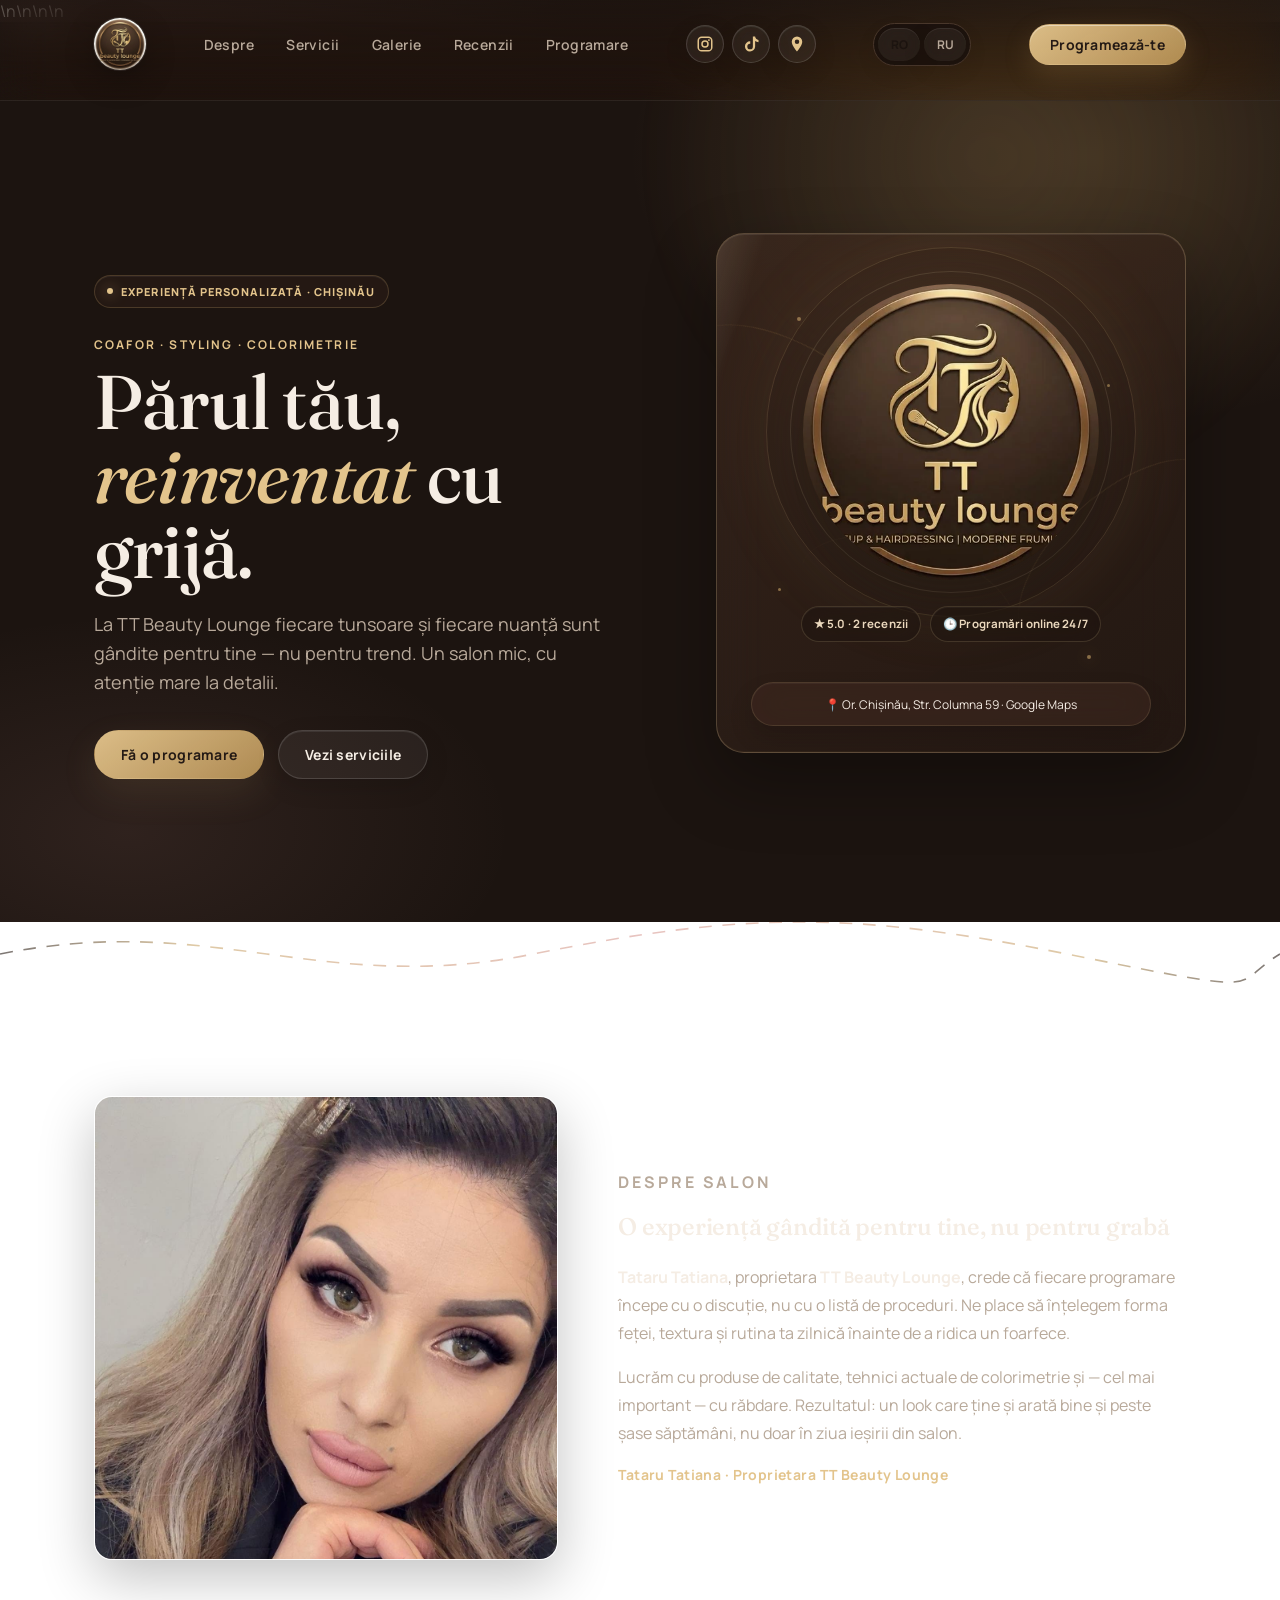
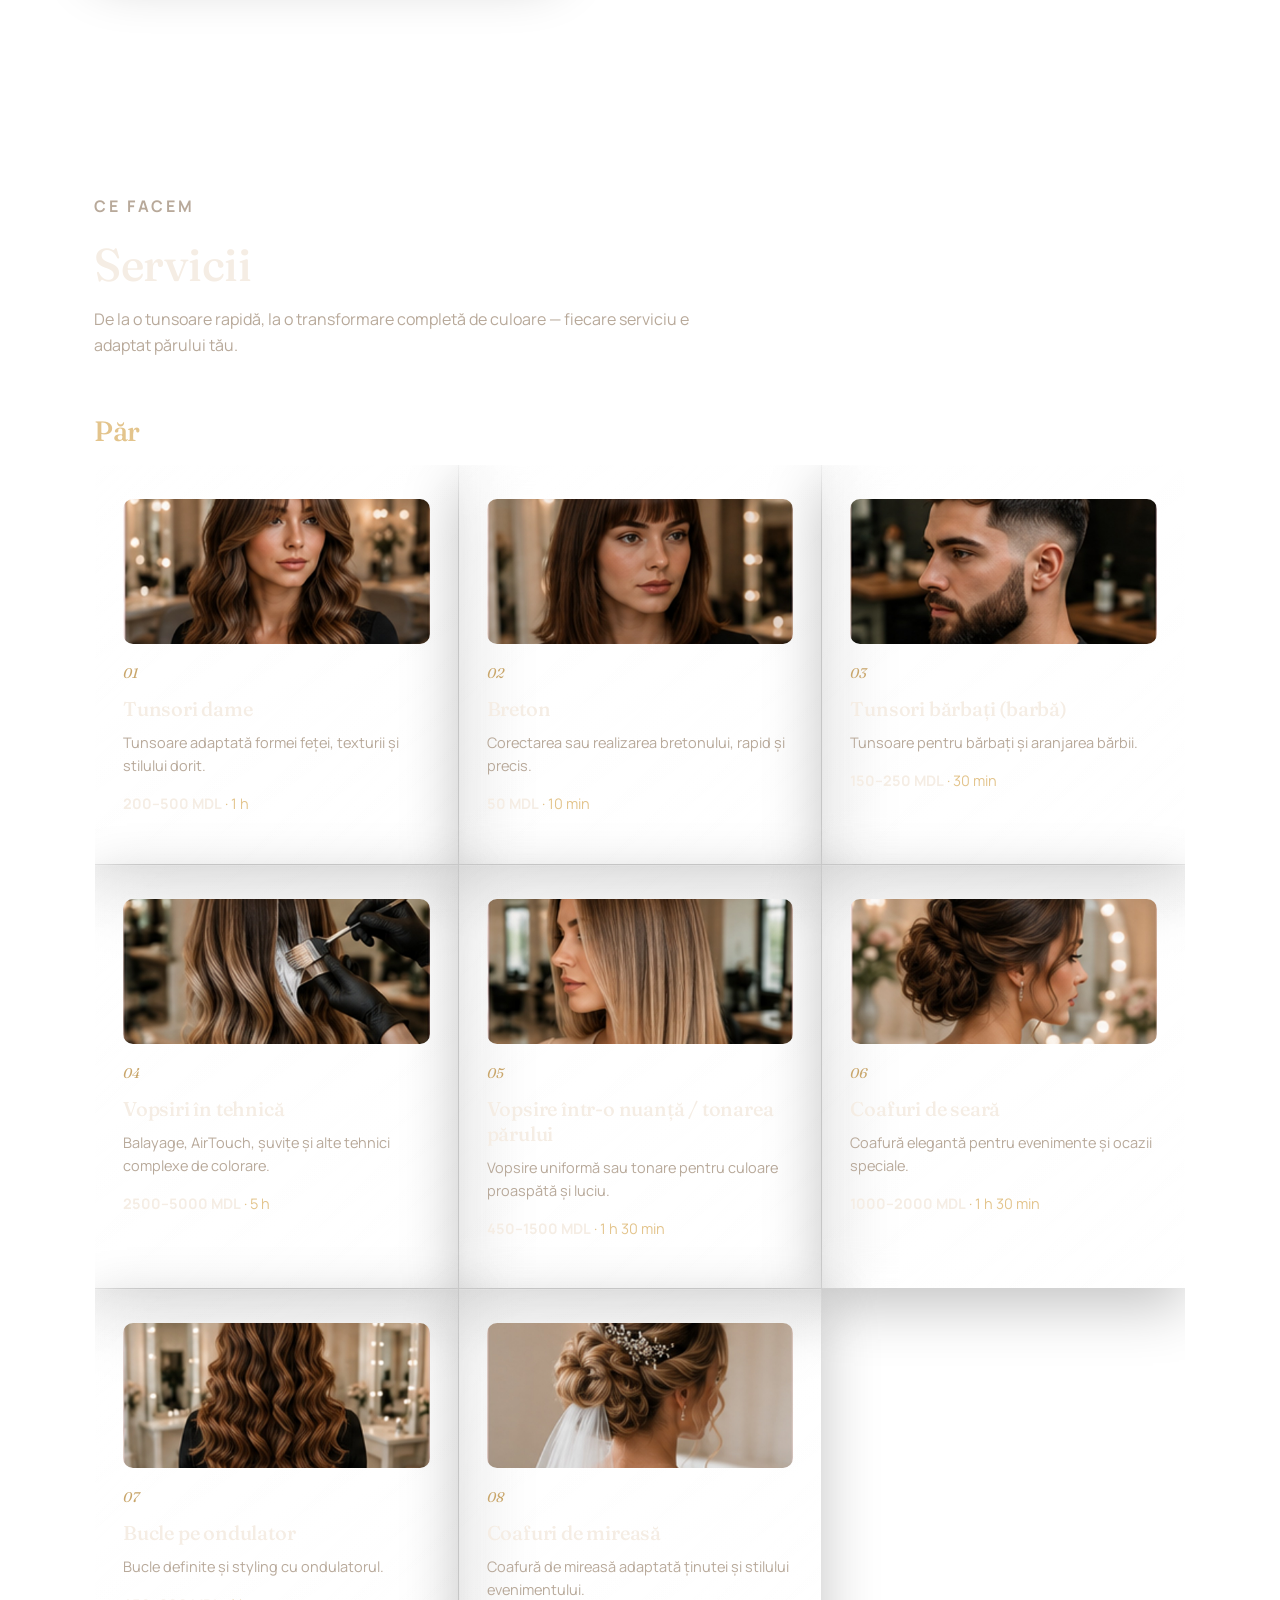
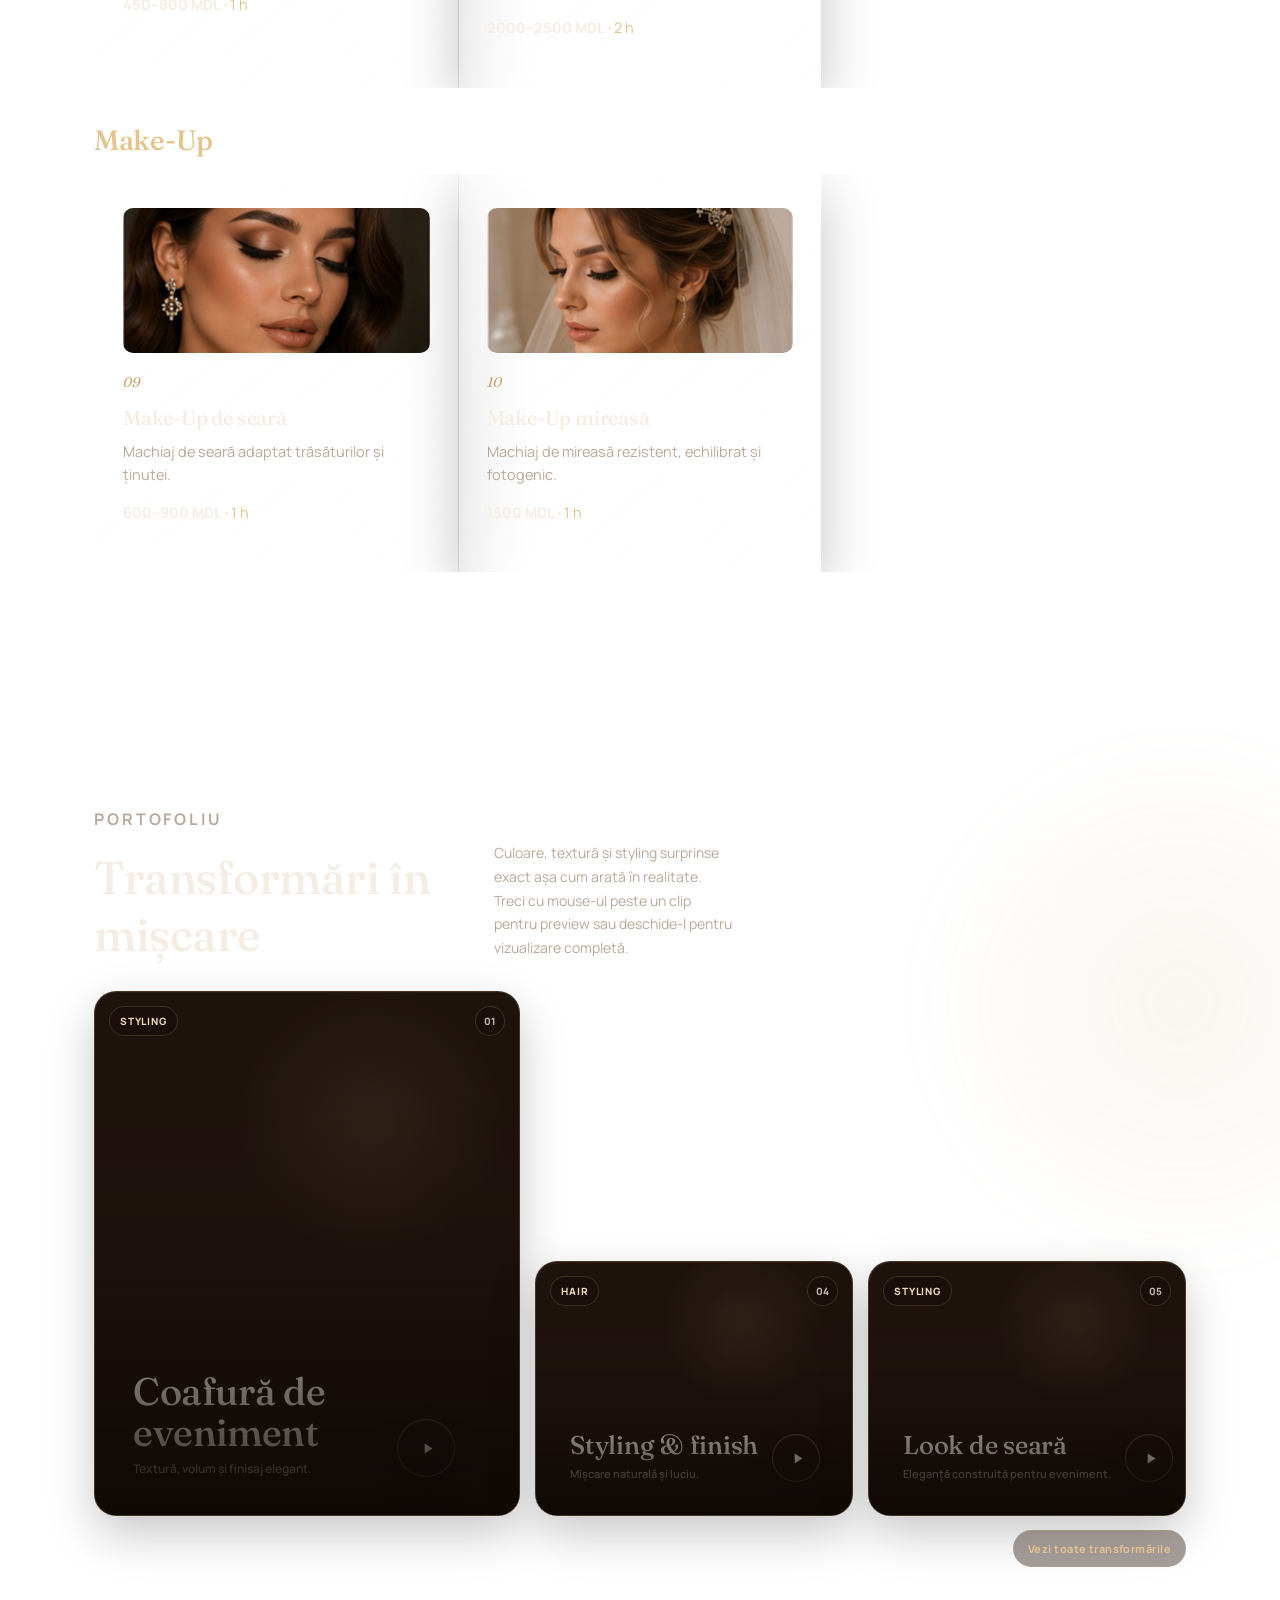
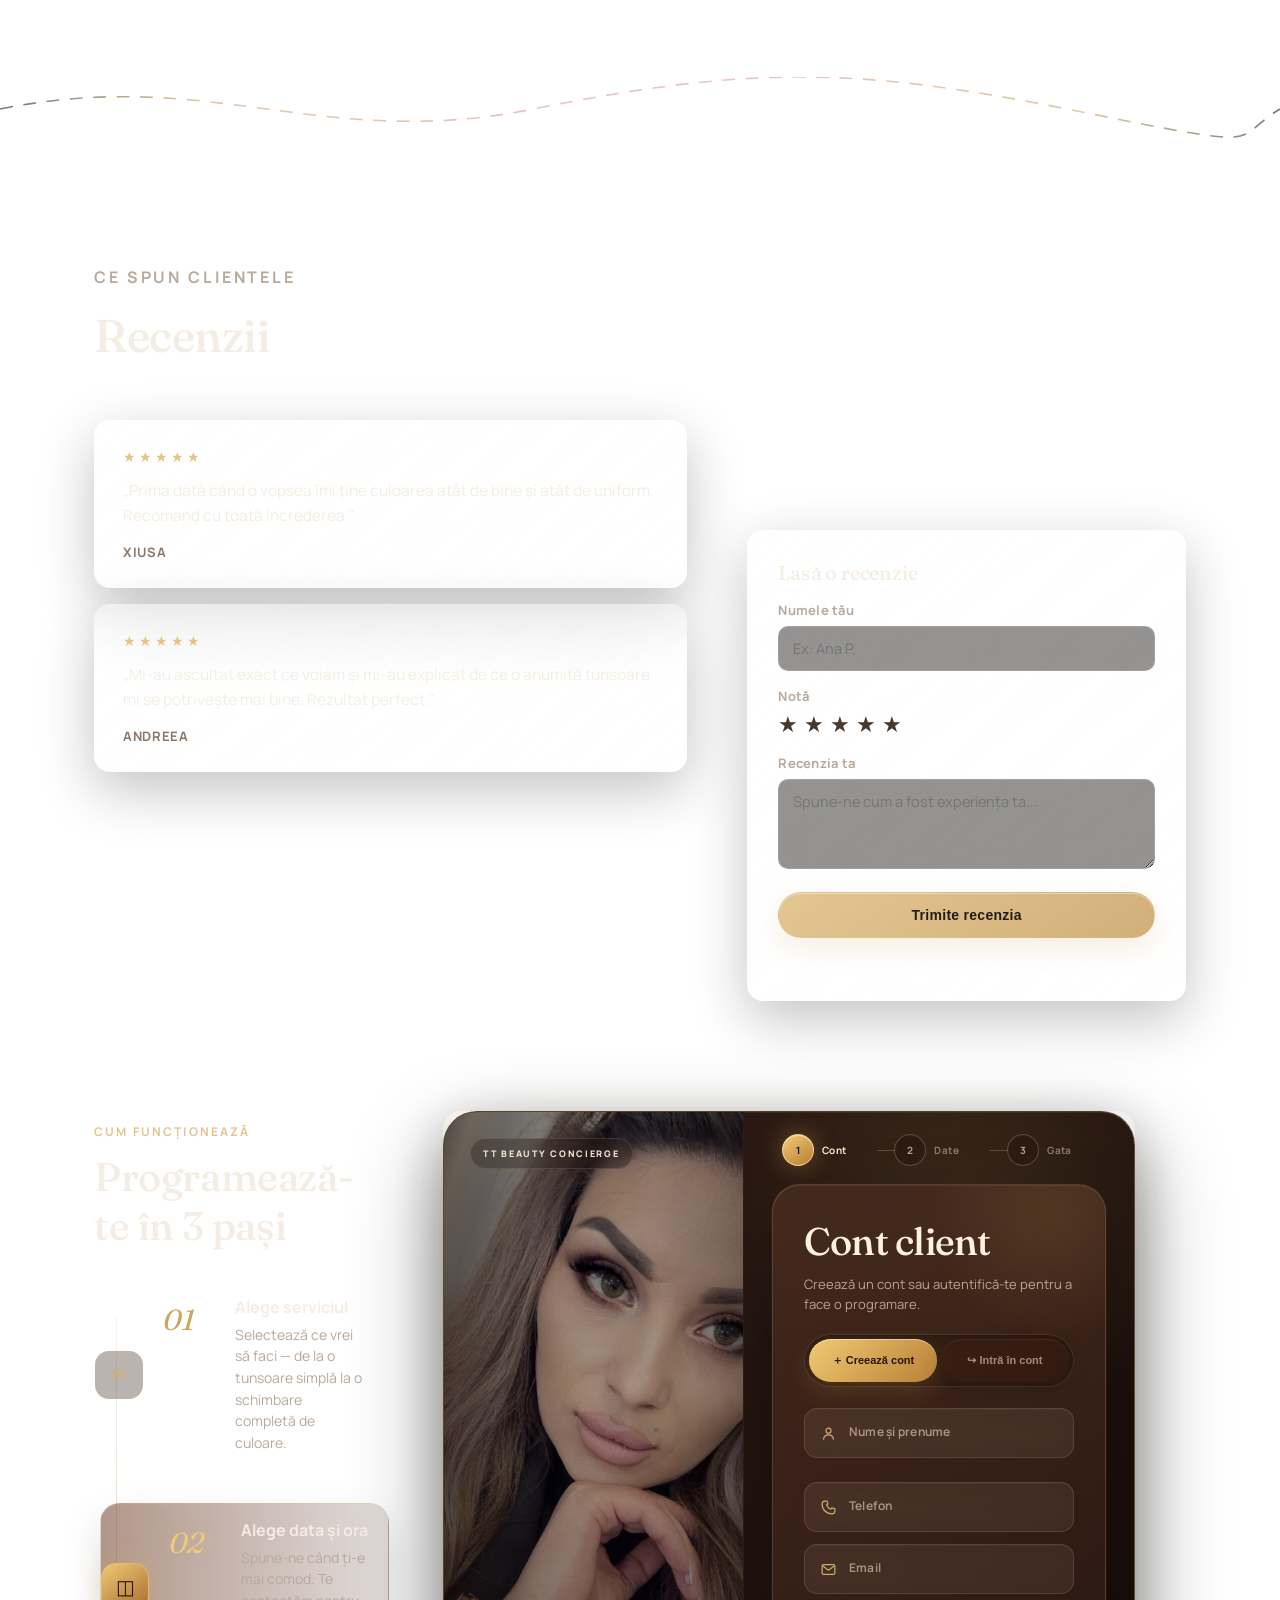
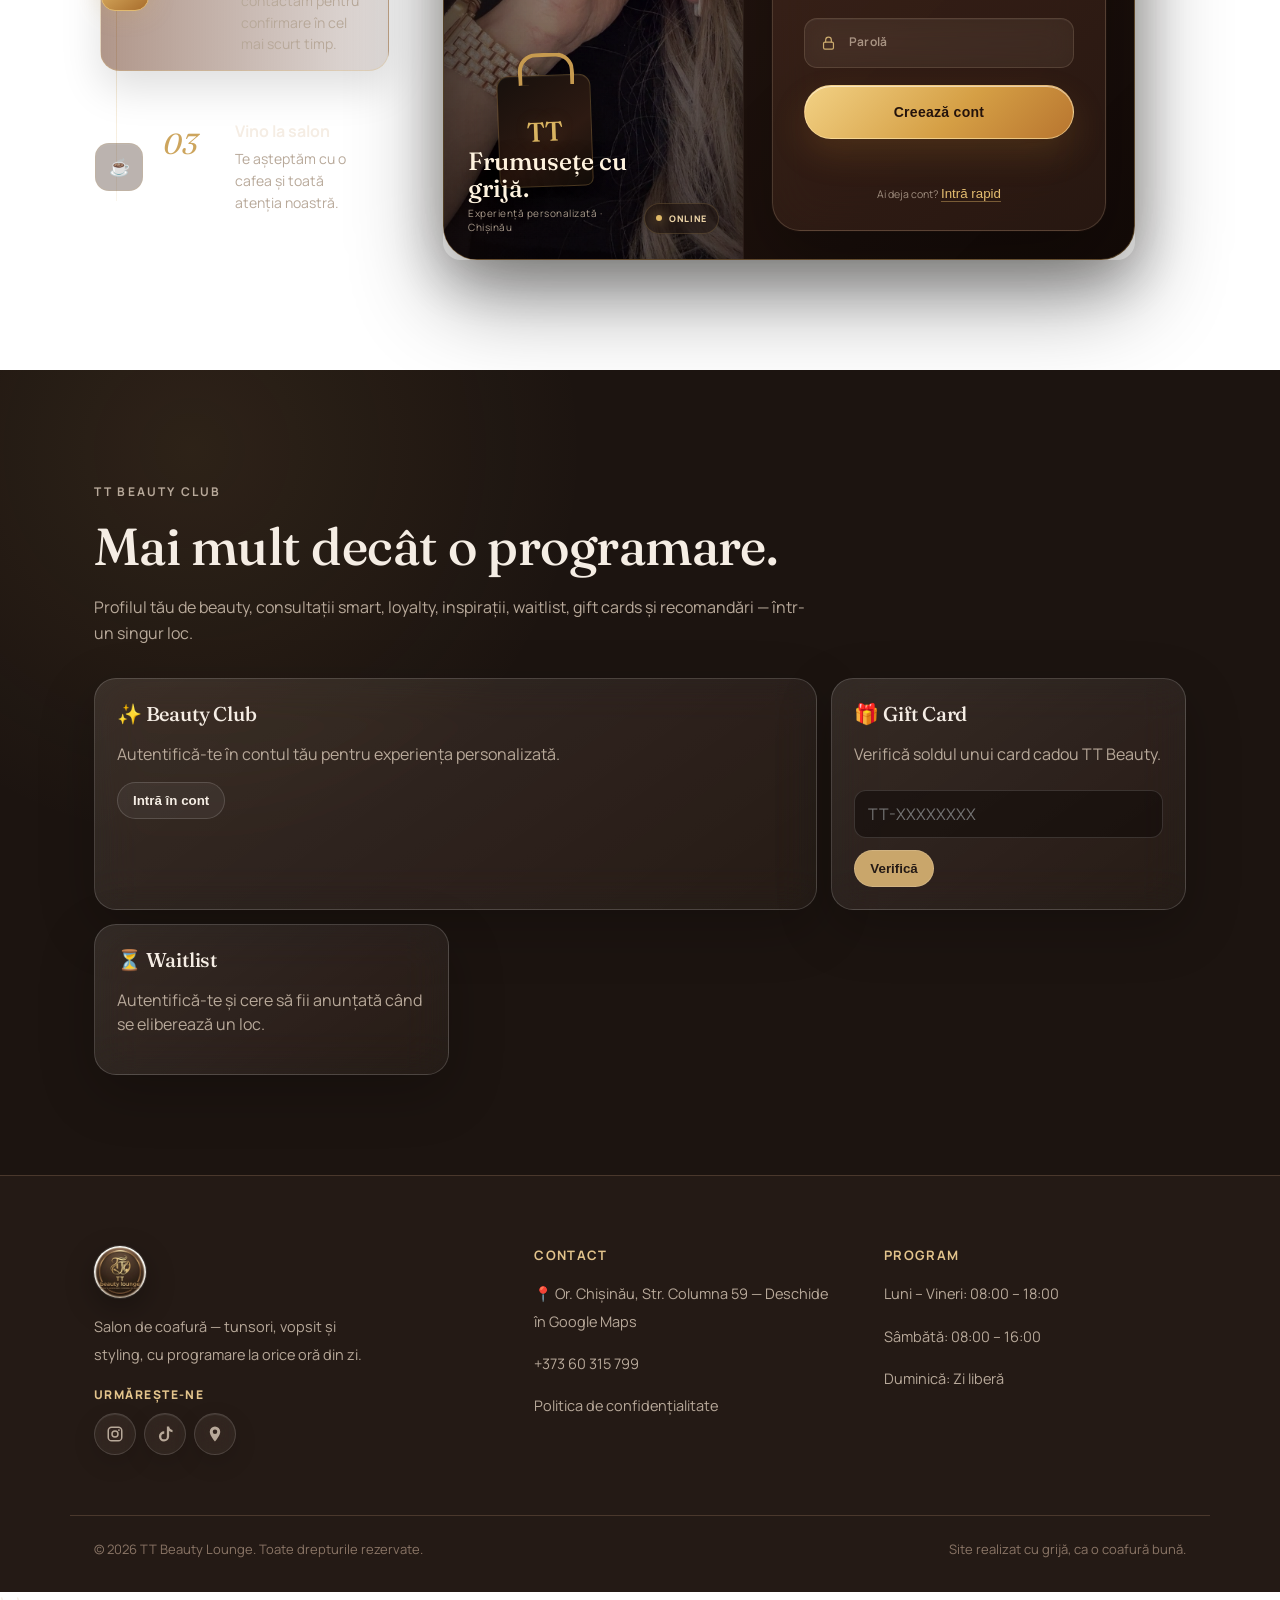
==== index.html @ b0f82cde "Bust cache after removing portrait logos" ====
<!DOCTYPE html>
<html lang="ro">
<head>
<meta charset="UTF-8">
<meta name="viewport" content="width=device-width, initial-scale=1.0">
<title>TT Beauty Lounge — Coafor, Styling & Colorimetrie Chișinău</title>
<meta name="description" content="TT Beauty Lounge — salon de coafură în Chișinău. Tunsori, vopsit, balayage, coafuri de mireasă și make-up. Programare online rapidă.">
<meta name="keywords" content="coafor Chișinău, salon beauty, tunsori, vopsit, balayage, coafuri mireasă, make-up">
<meta name="author" content="TT Beauty Lounge">
<meta name="robots" content="index, follow">
<link rel="canonical" href="https://ttbeautylounge.pages.dev/">
<meta property="og:type" content="website">
<meta property="og:locale" content="ro_MD">
<meta property="og:locale:alternate" content="ru_RU">
<meta property="og:site_name" content="TT Beauty Lounge">
<meta property="og:title" content="TT Beauty Lounge — Părul tău, reinventat cu grijă">
<meta property="og:description" content="Salon de coafură în Chișinău. Tunsori, vopsit, balayage, coafuri de mireasă și make-up. Programare online.">
<meta property="og:url" content="https://ttbeautylounge.pages.dev/">
<meta property="og:image" content="https://ttbeautylounge.pages.dev/images/tt-beauty-lounge-logo-new.webp?v=3">
<meta name="twitter:card" content="summary_large_image">
<meta name="twitter:title" content="TT Beauty Lounge — Coafor Chișinău">
<meta name="twitter:description" content="Tunsori, vopsit, balayage, coafuri de mireasă și make-up.">
<meta name="twitter:image" content="https://ttbeautylounge.pages.dev/images/tt-beauty-lounge-logo-new.webp?v=3">
<link rel="icon" type="image/png" href="images/favicon.png">
<link rel="apple-touch-icon" href="images/favicon.png">
<meta name="theme-color" content="#1c1410">
<link rel="preconnect" href="https://fonts.googleapis.com">
<link rel="preconnect" href="https://fonts.gstatic.com" crossorigin>
<link href="https://fonts.googleapis.com/css2?family=Fraunces:opsz,wght@9..144,300;9..144,400;9..144,500;9..144,600&family=Manrope:wght@400;500;600;700;800&display=swap" rel="stylesheet">
<link rel="stylesheet" href="css/styles.css?v=6">
<link rel="stylesheet" href="css/logo-anim.css?v=1">
<script type="application/ld+json">
{
  "@context": "https://schema.org",
  "@type": "HairSalon",
  "name": "TT Beauty Lounge",
  "image": "https://ttbeautylounge.pages.dev/images/tt-beauty-lounge-logo-new.webp?v=3",
  "url": "https://ttbeautylounge.pages.dev/",
  "telephone": "+37360315799",
  "priceRange": "50–5000 MDL",
  "address": {
    "@type": "PostalAddress",
    "streetAddress": "Str. Columna 59",
    "addressLocality": "Chișinău",
    "addressCountry": "MD"
  },
  "openingHoursSpecification": [
    {"@type":"OpeningHoursSpecification","dayOfWeek":["Monday","Tuesday","Wednesday","Thursday","Friday"],"opens":"08:00","closes":"18:00"},
    {"@type":"OpeningHoursSpecification","dayOfWeek":"Saturday","opens":"08:00","closes":"16:00"}
  ],
  "sameAs": [
    "https://www.instagram.com/tatiana_tataru_",
    "https://www.tiktok.com/@tatianatatiana057"
  ]
}
</script>
<link rel="stylesheet" href="css/logo-refresh.css?v=1">\n<link rel="icon" type="image/webp" href="images/tt-beauty-lounge-logo-new.webp?v=3">\n<link rel="stylesheet" href="css/hero-wow.css?v=1">\n<link rel="stylesheet" href="css/gallery-wow.css?v=1">\n</head>
<body>

<header>
  <div class="wrap">
    <a class="logo" href="#top" aria-label="TT Beauty Lounge - pagina principală">
      <span class="tt-logo-anim tt-logo-sm">
        <img src="images/tt-beauty-lounge-logo-new.webp?v=3" alt="TT Beauty Lounge" width="52" height="52" loading="eager">
      </span>
    </a>
    <nav>
      <ul>
        <li><a href="#despre">Despre</a></li>
        <li><a href="#servicii">Servicii</a></li>
        <li><a href="#galerie">Galerie</a></li>
        <li><a href="#recenzii">Recenzii</a></li>
        <li><a href="#programare">Programare</a></li>
      </ul>
    </nav>
    <div class="social-links" aria-label="Rețele sociale TT Beauty Lounge">
      <a class="social-icon" href="https://www.instagram.com/tatiana_tataru_?utm_source=ig_web_button_share_sheet&igsh=ZDNlZDc0MzIxNw==&igsi=ZDNlZDc0MzIxNw==" target="_blank" rel="noopener noreferrer" aria-label="Instagram Tatiana Tataru" title="Instagram Tatiana Tataru">
        <svg viewBox="0 0 24 24" aria-hidden="true"><path d="M7.5 2h9A5.5 5.5 0 0 1 22 7.5v9a5.5 5.5 0 0 1-5.5 5.5h-9A5.5 5.5 0 0 1 2 16.5v-9A5.5 5.5 0 0 1 7.5 2Zm0 2A3.5 3.5 0 0 0 4 7.5v9A3.5 3.5 0 0 0 7.5 20h9a3.5 3.5 0 0 0 3.5-3.5v-9A3.5 3.5 0 0 0 16.5 4h-9Zm9.75 1.5a1.25 1.25 0 1 1 0 2.5 1.25 1.25 0 0 1 0-2.5ZM12 7a5 5 0 1 1 0 10 5 5 0 0 1 0-10Zm0 2a3 3 0 1 0 0 6 3 3 0 0 0 0-6Z"/></svg>
      </a>
      <a class="social-icon" href="https://www.tiktok.com/@tatianatatiana057?is_from_webapp=1&sender_device=pc" target="_blank" rel="noopener noreferrer" aria-label="TikTok Tatiana Tataru" title="TikTok Tatiana Tataru">
        <svg viewBox="0 0 24 24" aria-hidden="true"><path d="M14.5 2h3a5.2 5.2 0 0 0 4.5 4.5v3a8.1 8.1 0 0 1-4.5-1.4v7.1A6.8 6.8 0 1 1 11 8.4v3.2a3.7 3.7 0 1 0 3.5 3.6V2Z"/></svg>
      </a>
      <a class="social-icon" href="https://maps.app.goo.gl/zRLtjFdoJ3BUi8KTA" target="_blank" rel="noopener noreferrer" aria-label="Locația TT Beauty Lounge pe Google Maps" title="Locația TT Beauty Lounge pe Google Maps">
        <svg viewBox="0 0 24 24" aria-hidden="true"><path d="M12 2a7 7 0 0 1 7 7c0 5.25-7 13-7 13S5 14.25 5 9a7 7 0 0 1 7-7Zm0 4a3 3 0 1 0 0 6 3 3 0 0 0 0-6Z"/></svg>
      </a>
    </div>
    <div class="site-language" role="group" aria-label="Limbă / Язык">
      <button type="button" data-site-lang="ro" class="active">RO</button>
      <button type="button" data-site-lang="ru">RU</button>
    </div>
    <a href="#programare" class="btn btn-primary" style="padding:10px 20px;">Programează-te</a>
  </div>
</header>

<section class="hero">
  <div class="wrap">
    <div class="hero-copy">
      <div class="hero-personal-badge">Experiență personalizată · Chișinău</div>
      <p class="eyebrow">Coafor · Styling · Colorimetrie</p>
      <h1>Părul tău,<br><em>reinventat</em> cu grijă.</h1>
      <p class="lead">La TT Beauty Lounge fiecare tunsoare și fiecare nuanță sunt gândite pentru tine — nu pentru trend. Un salon mic, cu atenție mare la detalii.</p>
      <div class="cta-row">
        <a href="#programare" class="btn btn-primary">Fă o programare</a>
        <a href="#servicii" class="btn btn-ghost">Vezi serviciile</a>
      </div>
    </div>
    <div class="hero-visual">
      <div class="hero-luxe-card">
        <span class="hero-hair h1" aria-hidden="true"></span>
        <span class="hero-hair h2" aria-hidden="true"></span>
        <span class="hero-hair h3" aria-hidden="true"></span>
        <span class="hero-particle p1" aria-hidden="true"></span>
        <span class="hero-particle p2" aria-hidden="true"></span>
        <span class="hero-particle p3" aria-hidden="true"></span>
        <span class="hero-particle p4" aria-hidden="true"></span>

        <div class="hero-logo-stage" aria-label="TT Beauty Lounge">
          <div class="hero-logo-medallion">
            <img src="images/tt-beauty-lounge-logo-new.webp?v=3" alt="TT Beauty Lounge" loading="eager">
          </div>
        </div>

        <div class="hero-badges" aria-label="Avantaje TT Beauty Lounge">
          <span class="hero-mini-badge" data-hero-rating>★ Recenzii 5★</span>
          <span class="hero-mini-badge">🕒 Programări online 24/7</span>
        </div>

        <a class="tag location-tag hero-location-pill" href="https://maps.app.goo.gl/zRLtjFdoJ3BUi8KTA" target="_blank" rel="noopener noreferrer">📍 Or. Chișinău, Str. Columna 59 · Google Maps</a>
      </div>
    </div>
  </div>
</section>

<div class="strand-divider">
  <svg viewBox="0 0 1200 60" preserveAspectRatio="none">
    <defs>
      <linearGradient id="divGrad" x1="0" y1="0" x2="1" y2="0">
        <stop offset="0%" stop-color="#241a15"/>
        <stop offset="15%" stop-color="#c9a66b"/>
        <stop offset="50%" stop-color="#d89c96"/>
        <stop offset="85%" stop-color="#c9a66b"/>
        <stop offset="100%" stop-color="#241a15"/>
      </linearGradient>
    </defs>
    <path class="strand-path" d="M 0 30 C 200 -10, 300 70, 500 30 S 800 -10, 1000 30 S 1150 60, 1200 30" stroke="url(#divGrad)" stroke-width="1.5" fill="none" opacity="0.6"/>
  </svg>
</div>

<section class="sect" id="despre">
  <div class="wrap about-grid">
    <div class="about-swatch">
      <img src="images/tataru-tatiana.jpeg" alt="Tataru Tatiana, proprietara TT Beauty Lounge" loading="lazy">
    </div>
    <div class="about-text">
      <p class="eyebrow">Despre salon</p>
      <h2 style="margin: 10px 0 22px;">O experiență gândită pentru tine, nu pentru grabă</h2>
      <p><strong>Tataru Tatiana</strong>, proprietara <strong>TT Beauty Lounge</strong>, crede că fiecare programare începe cu o discuție, nu cu o listă de proceduri. Ne place să înțelegem forma feței, textura și rutina ta zilnică înainte de a ridica un foarfece.</p>
      <p>Lucrăm cu produse de calitate, tehnici actuale de colorimetrie și — cel mai important — cu răbdare. Rezultatul: un look care ține și arată bine și peste șase săptămâni, nu doar în ziua ieșirii din salon.</p>
      <p class="owner-name">Tataru Tatiana · Proprietara TT Beauty Lounge</p>
    </div>
  </div>
</section>

<section class="sect sect-alt" id="servicii">
  <div class="wrap">
    <div class="sect-head">
      <p class="eyebrow">Ce facem</p>
      <h2>Servicii</h2>
      <p>De la o tunsoare rapidă, la o transformare completă de culoare — fiecare serviciu e adaptat părului tău.</p>
    </div>
    <h3 class="service-group-title">Păr</h3>
    <div class="services-grid">
      <div class="svc-card"><img class="svc-image" src="images/service-tunsori-dame.jpg" alt="Tunsori dame" loading="lazy"><div class="svc-num">01</div><h3>Tunsori dame</h3><p>Tunsoare adaptată formei feței, texturii și stilului dorit.</p><p class="svc-meta"><strong>200–500 MDL</strong> · 1 h</p></div>
      <div class="svc-card"><img class="svc-image" src="images/service-breton.jpg" alt="Breton" loading="lazy"><div class="svc-num">02</div><h3>Breton</h3><p>Corectarea sau realizarea bretonului, rapid și precis.</p><p class="svc-meta"><strong>50 MDL</strong> · 10 min</p></div>
      <div class="svc-card"><img class="svc-image" src="images/service-tunsori-barbati-barba.jpg" alt="Tunsori bărbați (barbă)" loading="lazy"><div class="svc-num">03</div><h3>Tunsori bărbați (barbă)</h3><p>Tunsoare pentru bărbați și aranjarea bărbii.</p><p class="svc-meta"><strong>150–250 MDL</strong> · 30 min</p></div>
      <div class="svc-card"><img class="svc-image" src="images/service-vopsiri-tehnica.jpg" alt="Vopsiri în tehnică" loading="lazy"><div class="svc-num">04</div><h3>Vopsiri în tehnică</h3><p>Balayage, AirTouch, șuvițe și alte tehnici complexe de colorare.</p><p class="svc-meta"><strong>2500–5000 MDL</strong> · 5 h</p></div>
      <div class="svc-card"><img class="svc-image" src="images/service-vopsire-tonare.jpg" alt="Vopsire într-o nuanță / tonarea părului" loading="lazy"><div class="svc-num">05</div><h3>Vopsire într-o nuanță / tonarea părului</h3><p>Vopsire uniformă sau tonare pentru culoare proaspătă și luciu.</p><p class="svc-meta"><strong>450–1500 MDL</strong> · 1 h 30 min</p></div>
      <div class="svc-card"><img class="svc-image" src="images/service-coafuri-seara.jpg" alt="Coafuri de seară" loading="lazy"><div class="svc-num">06</div><h3>Coafuri de seară</h3><p>Coafură elegantă pentru evenimente și ocazii speciale.</p><p class="svc-meta"><strong>1000–2000 MDL</strong> · 1 h 30 min</p></div>
      <div class="svc-card"><img class="svc-image" src="images/service-bucle-ondulator.jpg" alt="Bucle pe ondulator" loading="lazy"><div class="svc-num">07</div><h3>Bucle pe ondulator</h3><p>Bucle definite și styling cu ondulatorul.</p><p class="svc-meta"><strong>450–800 MDL</strong> · 1 h</p></div>
      <div class="svc-card"><img class="svc-image" src="images/service-coafuri-mireasa.jpg" alt="Coafuri de mireasă" loading="lazy"><div class="svc-num">08</div><h3>Coafuri de mireasă</h3><p>Coafură de mireasă adaptată ținutei și stilului evenimentului.</p><p class="svc-meta"><strong>2000–2500 MDL</strong> · 2 h</p></div>
    </div>
    <h3 class="service-group-title">Make-Up</h3>
    <div class="services-grid">
      <div class="svc-card"><img class="svc-image" src="images/service-makeup-seara.jpg" alt="Make-Up de seară" loading="lazy"><div class="svc-num">09</div><h3>Make-Up de seară</h3><p>Machiaj de seară adaptat trăsăturilor și ținutei.</p><p class="svc-meta"><strong>600–900 MDL</strong> · 1 h</p></div>
      <div class="svc-card"><img class="svc-image" src="images/service-makeup-mireasa.jpg" alt="Make-Up mireasă" loading="lazy"><div class="svc-num">10</div><h3>Make-Up mireasă</h3><p>Machiaj de mireasă rezistent, echilibrat și fotogenic.</p><p class="svc-meta"><strong>1500 MDL</strong> · 1 h</p></div>
    </div>
  </div>
</section>

<section class="sect" id="galerie">
  <div class="wrap">
    <div class="sect-head">
      <div>
        <p class="eyebrow">Portofoliu</p>
        <h2>Transformări în mișcare</h2>
      </div>
      <p class="gallery-lead">Culoare, textură și styling surprinse exact așa cum arată în realitate. Treci cu mouse-ul peste un clip pentru preview sau deschide-l pentru vizualizare completă.</p>
    </div>

    <div class="gallery-grid gallery-bento" id="videoGallery">
      <figure class="g-item gallery-featured" data-title="Coafură de eveniment" data-tag="Styling">
        <video playsinline muted preload="metadata" aria-label="Coafură de eveniment"><source src="videos/coafura-eveniment-1.mp4" type="video/mp4"></video>
        <div class="gallery-card-top"><span class="gallery-chip">Styling</span><span class="gallery-index">01</span></div>
        <figcaption class="gallery-card-bottom"><div><h3>Coafură de eveniment</h3><p>Textură, volum și finisaj elegant.</p></div><button type="button" class="gallery-play" aria-label="Redă Coafură de eveniment"><svg viewBox="0 0 24 24" aria-hidden="true"><path d="M8 5v14l11-7z"/></svg></button></figcaption>
      </figure>

      <figure class="g-item" data-title="Transformare de culoare" data-tag="Color">
        <video playsinline muted preload="metadata" aria-label="Transformare de culoare"><source src="videos/vopsit-1.mp4" type="video/mp4"></video>
        <div class="gallery-card-top"><span class="gallery-chip">Color</span><span class="gallery-index">02</span></div>
        <figcaption class="gallery-card-bottom"><div><h3>Transformare de culoare</h3><p>Nuanțe lucrate în profunzime.</p></div><button type="button" class="gallery-play" aria-label="Redă Transformare de culoare"><svg viewBox="0 0 24 24" aria-hidden="true"><path d="M8 5v14l11-7z"/></svg></button></figcaption>
      </figure>

      <figure class="g-item" data-title="Vopsire în tehnică" data-tag="Color">
        <video playsinline muted preload="metadata" aria-label="Vopsire în tehnică"><source src="videos/vopsit-2.mp4" type="video/mp4"></video>
        <div class="gallery-card-top"><span class="gallery-chip">Color</span><span class="gallery-index">03</span></div>
        <figcaption class="gallery-card-bottom"><div><h3>Vopsire în tehnică</h3><p>Reflexii, lumină și tranziții curate.</p></div><button type="button" class="gallery-play" aria-label="Redă Vopsire în tehnică"><svg viewBox="0 0 24 24" aria-hidden="true"><path d="M8 5v14l11-7z"/></svg></button></figcaption>
      </figure>

      <figure class="g-item" data-title="Styling & finish" data-tag="Hair">
        <video playsinline muted preload="metadata" aria-label="Styling și finish"><source src="videos/styling-1.mp4" type="video/mp4"></video>
        <div class="gallery-card-top"><span class="gallery-chip">Hair</span><span class="gallery-index">04</span></div>
        <figcaption class="gallery-card-bottom"><div><h3>Styling & finish</h3><p>Mișcare naturală și luciu.</p></div><button type="button" class="gallery-play" aria-label="Redă Styling și finish"><svg viewBox="0 0 24 24" aria-hidden="true"><path d="M8 5v14l11-7z"/></svg></button></figcaption>
      </figure>

      <figure class="g-item" data-title="Look de seară" data-tag="Styling">
        <video playsinline muted preload="metadata" aria-label="Look de seară"><source src="videos/coafura-eveniment-2.mp4" type="video/mp4"></video>
        <div class="gallery-card-top"><span class="gallery-chip">Styling</span><span class="gallery-index">05</span></div>
        <figcaption class="gallery-card-bottom"><div><h3>Look de seară</h3><p>Eleganță construită pentru eveniment.</p></div><button type="button" class="gallery-play" aria-label="Redă Look de seară"><svg viewBox="0 0 24 24" aria-hidden="true"><path d="M8 5v14l11-7z"/></svg></button></figcaption>
      </figure>

      <figure class="g-item" data-title="Finisaj și textură" data-tag="Hair">
        <video playsinline muted preload="metadata" aria-label="Finisaj și textură"><source src="videos/styling-2.mp4" type="video/mp4"></video>
        <div class="gallery-card-top"><span class="gallery-chip">Hair</span><span class="gallery-index">06</span></div>
        <figcaption class="gallery-card-bottom"><div><h3>Finisaj și textură</h3><p>Detaliile care închid look-ul.</p></div><button type="button" class="gallery-play" aria-label="Redă Finisaj și textură"><svg viewBox="0 0 24 24" aria-hidden="true"><path d="M8 5v14l11-7z"/></svg></button></figcaption>
      </figure>
    </div>

    <div class="gallery-more-row">
      <button type="button" class="gallery-more-btn" data-gallery-more>Vezi toate transformările</button>
    </div>
  </div>
</section>

<div class="strand-divider">
  <svg viewBox="0 0 1200 60" preserveAspectRatio="none">
    <path class="strand-path" d="M 0 30 C 200 -10, 300 70, 500 30 S 800 -10, 1000 30 S 1150 60, 1200 30" stroke="url(#divGrad)" stroke-width="1.5" fill="none" opacity="0.6"/>
  </svg>
</div>

<section class="sect sect-alt" id="recenzii">
  <div class="wrap">
    <div class="sect-head">
      <p class="eyebrow">Ce spun clientele</p>
      <h2>Recenzii</h2>
    </div>
    <div class="reviews-layout">
      <div id="reviewsList">
        <div class="review-card">
          <div class="stars">★★★★★</div>
          <p>„Prima dată când o vopsea îmi ține culoarea atât de bine și atât de uniform. Recomand cu toată încrederea."</p>
          <div class="who">Xiusa</div>
        </div>
        <div class="review-card">
          <div class="stars">★★★★★</div>
          <p>„Mi-au ascultat exact ce voiam și mi-au explicat de ce o anumită tunsoare mi se potrivește mai bine. Rezultat perfect."</p>
          <div class="who">Andreea</div>
        </div>
      </div>
      <form class="review-form" id="reviewForm">
        <p class="honeypot"><label>Nu completa acest câmp: <input name="bot-field"></label></p>
        <h3>Lasă o recenzie</h3>
        <div class="field">
          <label for="rvName">Numele tău</label>
          <input type="text" id="rvName" name="nume" required placeholder="Ex: Ana P.">
        </div>
        <div class="field">
          <label>Notă</label>
          <div class="star-picker" id="starPicker">
            <button type="button" data-v="1">★</button>
            <button type="button" data-v="2">★</button>
            <button type="button" data-v="3">★</button>
            <button type="button" data-v="4">★</button>
            <button type="button" data-v="5">★</button>
          </div>
          <input type="hidden" id="rvRating" name="nota">
        </div>
        <div class="field">
          <label for="rvText">Recenzia ta</label>
          <textarea id="rvText" name="message" required placeholder="Spune-ne cum a fost experiența ta..."></textarea>
        </div>
        <button type="submit" class="btn btn-primary" style="width:100%; justify-content:center; margin-top:18px;">Trimite recenzia</button>
        <div class="form-msg" id="rvMsg"></div>
      </form>
    </div>
  </div>
</section>

<section class="sect" id="programare">
  <div class="wrap booking-grid">
    <div>
      <p class="eyebrow">Cum funcționează</p>
      <h2 style="margin: 10px 0 30px; font-size: clamp(28px,3.6vw,40px);">Programează-te în 3 pași</h2>
      <div class="steps">
        <div class="step">
          <div class="step-num">01</div>
          <div><h4>Alege serviciul</h4><p>Selectează ce vrei să faci — de la o tunsoare simplă la o schimbare completă de culoare.</p></div>
        </div>
        <div class="step">
          <div class="step-num">02</div>
          <div><h4>Alege data și ora</h4><p>Spune-ne când ți-e mai comod. Te contactăm pentru confirmare în cel mai scurt timp.</p></div>
        </div>
        <div class="step">
          <div class="step-num">03</div>
          <div><h4>Vino la salon</h4><p>Te așteptăm cu o cafea și toată atenția noastră.</p></div>
        </div>
      </div>
    </div>

    <div class="booking-account-column">
      <section class="client-auth-card" id="clientAuthCard">
        <div id="clientAuthLoggedOut">
          <h3>Cont client</h3>
          <p>Creează un cont sau autentifică-te pentru a face o programare.</p>
          <div class="auth-tabs"><button type="button" class="active" data-auth-mode="register">Creează cont</button><button type="button" data-auth-mode="login">Intră în cont</button></div>
          <form id="clientAuthForm">
            <div class="form-row" id="registerIdentityFields">
              <div class="field"><label for="accountName">Nume și prenume</label><input id="accountName" autocomplete="name"></div>
              <div class="field"><label for="accountPhone">Telefon</label><input id="accountPhone" type="tel" autocomplete="tel"></div>
            </div>
            <div class="form-row">
              <div class="field"><label for="accountEmail">Email</label><input id="accountEmail" type="email" autocomplete="email" required></div>
              <div class="field"><label for="accountPassword">Parolă</label><input id="accountPassword" type="password" minlength="6" autocomplete="new-password" required></div>
            </div>
            <button class="btn btn-primary" type="submit" id="clientAuthSubmit">Creează cont</button>
            <p class="form-msg" id="clientAuthMessage" aria-live="polite"></p>
          </form>
        </div>
        <div id="clientAuthLoggedIn" class="hidden">
          <div class="account-head"><div><strong id="clientAccountName">Contul meu</strong><span id="clientAccountEmail"></span></div><button type="button" class="btn btn-ghost" id="clientLogoutBtn">Ieși</button></div>
          <form id="siteNotificationForm" class="site-notification-form">
            <fieldset>
              <legend>Unde dorești notificările?</legend>
              <label><input type="radio" name="siteNotificationChannel" value="email" checked> Email</label>
              <label><input type="radio" name="siteNotificationChannel" value="telegram"> Telegram</label>
            </fieldset>
            <button type="submit" class="btn btn-ghost">Salvează notificările</button>
            <p id="siteNotificationMessage" class="form-msg" aria-live="polite"></p>
          </form>
          <h4>Programările mele</h4><div id="clientBookings"><p>Se încarcă...</p></div>
        </div>
      </section>

      <form class="booking-form auth-required hidden" id="bookingForm">
        <h3 style="font-size:22px; color:var(--ivory); margin:0 0 6px;">Trimite o cerere de programare</h3>
        <p style="color:var(--muted); font-size:14px; margin:0 0 10px;">Completează formularul, iar cererea va ajunge direct la administratorul salonului.</p>

        <div class="form-row">
          <div class="field">
            <label for="bkName">Nume complet</label>
            <input type="text" id="bkName" required placeholder="Numele tău">
          </div>
          <div class="field">
            <label for="bkPhone">Telefon</label>
            <input type="tel" id="bkPhone" required placeholder="07XX XXX XXX">
          </div>
        </div>

        <div class="field">
          <label for="bkService">Serviciu dorit</label>
          <select id="bkService" required>
            <option value="">Alege un serviciu</option>
            <option value="" disabled>— Păr —</option>
            <option value="Tunsori dame" data-duration="60">Tunsori dame — 200–500 MDL — 1 h</option>
            <option value="Breton" data-duration="10">Breton — 50 MDL — 10 min</option>
            <option value="Tunsori bărbați (barbă)" data-duration="30">Tunsori bărbați (barbă) — 150–250 MDL — 30 min</option>
            <option value="Vopsiri în tehnică" data-duration="300">Vopsiri în tehnică — 2500–5000 MDL — 5 h</option>
            <option value="Vopsire într-o nuanță / tonarea părului" data-duration="90">Vopsire într-o nuanță / tonarea părului — 450–1500 MDL — 1 h 30 min</option>
            <option value="Coafuri de seară" data-duration="90">Coafuri de seară — 1000–2000 MDL — 1 h 30 min</option>
            <option value="Bucle pe ondulator" data-duration="60">Bucle pe ondulator — 450–800 MDL — 1 h</option>
            <option value="Coafuri de mireasă" data-duration="120">Coafuri de mireasă — 2000–2500 MDL — 2 h</option>
            <option value="" disabled>— Make-Up —</option>
            <option value="Make-Up de seară" data-duration="60">Make-Up de seară — 600–900 MDL — 1 h</option>
            <option value="Make-Up mireasă" data-duration="60">Make-Up mireasă — 1500 MDL — 1 h</option>
          </select>
        </div>

        <div class="form-row">
          <div class="field">
            <label for="bkDate">Data preferată</label>
            <input type="date" id="bkDate" required>
          </div>
          <div class="field">
            <label for="bkTime">Ore disponibile</label>
            <select id="bkTime" required disabled>
              <option value="">Alege mai întâi serviciul și data</option>
            </select>
          </div>
        </div>
        <div class="form-msg" id="bkAvailability" aria-live="polite"></div>

        <div class="form-row">
          <div class="field">
            <label for="bkHairLength">Lungimea părului</label>
            <select id="bkHairLength" required>
              <option value="">Alege lungimea</option>
              <option value="Scurt">Scurt — până la bărbie</option>
              <option value="Mediu">Mediu — până la umeri</option>
              <option value="Lung">Lung — sub umeri</option>
              <option value="Foarte lung">Foarte lung — până la talie sau mai jos</option>
            </select>
          </div>
          <div class="field">
            <label for="bkHairPhoto">Fotografie cu părul</label>
            <input type="file" id="bkHairPhoto" required accept="image/jpeg,image/png,image/webp">
            <small class="field-help">Fotografia ajută proprietara să estimeze corect prețul. Maximum 8 MB.</small>
          </div>
        </div>

        <div class="field">
          <label for="bkNote">Observații (opțional)</label>
          <textarea id="bkNote" placeholder="Detalii despre ce ți-ai dori..."></textarea>
        </div>

        <label class="privacy-consent" for="bkPrivacy">
          <input type="checkbox" id="bkPrivacy" required>
          <span>Sunt de acord ca TT Beauty Lounge să prelucreze numele, numărul de telefon, fotografia părului și detaliile programării pentru estimarea prețului, înregistrarea și confirmarea acesteia. Am citit <a href="politica-confidentialitate.html" target="_blank" rel="noopener">Politica de confidențialitate</a>.</span>
        </label>

        <button type="submit" class="btn btn-primary">Trimite cererea</button>
        <div class="success-box" id="bkSuccess"></div>
      </form>
    </div>
  </div>
</section>

<footer>
  <div class="wrap footer-grid">
    <div>
      <div class="logo" style="margin-bottom: 14px;">
        <span class="tt-logo-anim tt-logo-sm">
          <img src="images/tt-beauty-lounge-logo-new.webp?v=3" alt="TT Beauty Lounge" width="52" height="52" loading="lazy">
        </span>
      </div>
      <p style="max-width: 32ch;">Salon de coafură — tunsori, vopsit și styling, cu programare la orice oră din zi.</p>
      <div class="footer-social-title">Urmărește-ne</div>
      <div class="social-links" aria-label="Rețele sociale TT Beauty Lounge">
        <a class="social-icon" href="https://www.instagram.com/tatiana_tataru_?utm_source=ig_web_button_share_sheet&igsh=ZDNlZDc0MzIxNw==&igsi=ZDNlZDc0MzIxNw==" target="_blank" rel="noopener noreferrer" aria-label="Instagram Tatiana Tataru" title="Instagram Tatiana Tataru">
          <svg viewBox="0 0 24 24" aria-hidden="true"><path d="M7.5 2h9A5.5 5.5 0 0 1 22 7.5v9a5.5 5.5 0 0 1-5.5 5.5h-9A5.5 5.5 0 0 1 2 16.5v-9A5.5 5.5 0 0 1 7.5 2Zm0 2A3.5 3.5 0 0 0 4 7.5v9A3.5 3.5 0 0 0 7.5 20h9a3.5 3.5 0 0 0 3.5-3.5v-9A3.5 3.5 0 0 0 16.5 4h-9Zm9.75 1.5a1.25 1.25 0 1 1 0 2.5 1.25 1.25 0 0 1 0-2.5ZM12 7a5 5 0 1 1 0 10 5 5 0 0 1 0-10Zm0 2a3 3 0 1 0 0 6 3 3 0 0 0 0-6Z"/></svg>
        </a>
        <a class="social-icon" href="https://www.tiktok.com/@tatianatatiana057?is_from_webapp=1&sender_device=pc" target="_blank" rel="noopener noreferrer" aria-label="TikTok Tatiana Tataru" title="TikTok Tatiana Tataru">
          <svg viewBox="0 0 24 24" aria-hidden="true"><path d="M14.5 2h3a5.2 5.2 0 0 0 4.5 4.5v3a8.1 8.1 0 0 1-4.5-1.4v7.1A6.8 6.8 0 1 1 11 8.4v3.2a3.7 3.7 0 1 0 3.5 3.6V2Z"/></svg>
        </a>
        <a class="social-icon" href="https://maps.app.goo.gl/zRLtjFdoJ3BUi8KTA" target="_blank" rel="noopener noreferrer" aria-label="Locația TT Beauty Lounge pe Google Maps" title="Locația TT Beauty Lounge pe Google Maps">
          <svg viewBox="0 0 24 24" aria-hidden="true"><path d="M12 2a7 7 0 0 1 7 7c0 5.25-7 13-7 13S5 14.25 5 9a7 7 0 0 1 7-7Zm0 4a3 3 0 1 0 0 6 3 3 0 0 0 0-6Z"/></svg>
        </a>
      </div>
    </div>
    <div>
      <h4>Contact</h4>
      <p><a href="https://maps.app.goo.gl/zRLtjFdoJ3BUi8KTA" target="_blank" rel="noopener noreferrer">📍 Or. Chișinău, Str. Columna 59 — Deschide în Google Maps</a></p>
      <p><a href="tel:+37360315799">+373 60 315 799</a></p>
      <p><a href="politica-confidentialitate.html">Politica de confidențialitate</a></p>
    </div>
    <div>
      <h4>Program</h4>
      <p>Luni – Vineri: 08:00 – 18:00</p>
      <p>Sâmbătă: 08:00 – 16:00</p>
      <p>Duminică: Zi liberă</p>
    </div>
  </div>
  <div class="wrap footer-bottom">
    <span>© 2026 TT Beauty Lounge. Toate drepturile rezervate.</span>
    <span>Site realizat cu grijă, ca o coafură bună.</span>
  </div>
</footer>

<script src="js/i18n.js?v=8"></script>
<script src="js/account.js?v=9"></script>
<script src="js/script.js?v=8"></script>

<script src="js/hero-wow.js?v=1" defer></script>\n<script src="js/gallery-wow.js?v=1" defer></script>\n</body>
</html>
---- css/styles.css ----
:root{
    --bg: #1c1410;
    --bg-alt: #241a15;
    --surface: #2c2019;
    --surface-2: #33251c;
    --line: #4a382c;
    --gold: #c9a66b;
    --gold-light: #e3c48c;
    --rose: #d89c96;
    --ivory: #f5ede4;
    --muted: #b8a99a;
    --muted-2: #8a7566;
  }
  *{ box-sizing: border-box; }
  html{ scroll-behavior: smooth; }
  body{
    margin:0;
    background: var(--bg);
    color: var(--ivory);
    font-family: 'Manrope', sans-serif;
    -webkit-font-smoothing: antialiased;
  }
  h1, h2, h3, .display{
    font-family: 'Fraunces', serif;
    font-weight: 500;
    letter-spacing: -0.01em;
    margin: 0;
  }
  a{ color: inherit; }
  img{ max-width:100%; display:block; }
  .wrap{ max-width: 1140px; margin: 0 auto; padding: 0 24px; }
  .eyebrow{
    font-family:'Manrope', sans-serif;
    text-transform: uppercase;
    letter-spacing: 0.18em;
    font-size: 12px;
    font-weight: 700;
    color: var(--gold-light);
  }
  section{ position: relative; }

  /* ---------- NAV ---------- */
  header{
    position: fixed;
    top:0; left:0; right:0;
    z-index: 50;
    background: linear-gradient(to bottom, rgba(28,20,16,0.92), rgba(28,20,16,0));
    padding: 18px 0 30px;
    transition: background .3s ease;
  }
  header .wrap{ display:flex; align-items:center; justify-content:space-between; }
  .logo{ display:block; width:52px; line-height:0; }
  .logo img,
  .logo video{
    display:block;
    width:100%;
    aspect-ratio:1;
    object-fit:cover;
    border-radius:50%;
    background:#050505;
  }
  nav ul{ list-style:none; display:flex; gap: 32px; margin:0; padding:0; }
  nav a{
    text-decoration:none; font-size: 14px; font-weight:600; color: var(--muted);
    letter-spacing: 0.03em;
    transition: color .2s;
  }
  nav a:hover, nav a:focus-visible{ color: var(--ivory); }
  .nav-toggle{ display:none; background:none; border:1px solid var(--line); color:var(--ivory); border-radius: 8px; padding: 8px 10px; font-size: 20px; line-height:1; }

  /* ---------- HERO ---------- */
  .hero{
    min-height: 100svh;
    display:flex;
    align-items:center;
    padding-top: 110px;
    overflow:hidden;
    background:
      radial-gradient(60% 50% at 85% 15%, rgba(201,160,94,0.16), transparent 60%),
      radial-gradient(50% 40% at 10% 90%, rgba(216,156,150,0.10), transparent 60%),
      var(--bg);
  }
  .hero .wrap{ display:grid; grid-template-columns: 1.1fr 0.9fr; gap: 48px; align-items:center; }
  .hero h1{
    font-size: clamp(42px, 6vw, 76px);
    line-height: 0.98;
    color: var(--ivory);
  }
  .hero h1 em{ font-style: italic; color: var(--gold-light); }
  .hero p.lead{
    margin-top: 22px;
    font-size: 18px;
    line-height: 1.6;
    color: var(--muted);
    max-width: 46ch;
  }
  .cta-row{ display:flex; gap:14px; margin-top: 34px; flex-wrap: wrap; }
  .btn{
    display:inline-flex; align-items:center; gap:8px;
    padding: 14px 26px;
    border-radius: 999px;
    font-weight: 700;
    font-size: 14px;
    letter-spacing: 0.02em;
    text-decoration:none;
    border: 1px solid transparent;
    cursor:pointer;
    transition: transform .18s ease, background .2s ease, border-color .2s ease;
  }
  .btn:active{ transform: scale(0.97); }
  .btn-primary{ background: var(--gold); color: #241a15; }
  .btn-primary:hover{ background: var(--gold-light); }
  .btn-ghost{ background: transparent; color: var(--ivory); border-color: var(--line); }
  .btn-ghost:hover{ border-color: var(--gold); color: var(--gold-light); }
  .btn:focus-visible{ outline: 2px solid var(--gold-light); outline-offset: 3px; }

  .hero-visual{ position:relative; aspect-ratio: 4/5; }
  .strand-frame{
    position:absolute; inset:0;
    border-radius: 18px;
    background: linear-gradient(160deg, var(--surface-2), var(--surface));
    border: 1px solid var(--line);
    overflow:hidden;
  }
  .strand-frame img,
  .strand-frame > video{ width:100%; height:100%; object-fit:cover; }
  .strand-frame > video{ display:block; background:#050505; }
  .strand-frame .tag{
    position:absolute; bottom: 22px; left: 22px; right: 22px;
    font-size: 13px; color: var(--ivory);
    font-weight:600;
    padding: 10px 12px;
    border-radius: 8px;
    background: rgba(28,20,16,0.72);
  }

  /* signature flowing strand svg */
  .strand-divider{ width:100%; display:block; line-height:0; }
  .strand-divider svg{ width:100%; height:auto; display:block; }
  .strand-path{
    stroke-dasharray: 12 10;
    animation: flow 26s linear infinite;
  }
  @keyframes flow{ to{ stroke-dashoffset: -880; } }
  @media (prefers-reduced-motion: reduce){
    .strand-path{ animation: none; }
    html{ scroll-behavior:auto; }
  }

  /* ---------- SECTION HEADINGS ---------- */
  .sect{ padding: 110px 0; }
  .sect-head{ max-width: 640px; margin-bottom: 56px; }
  .sect-head h2{ font-size: clamp(30px, 4vw, 46px); margin-top: 10px; color: var(--ivory); }
  .sect-head p{ color: var(--muted); font-size: 16px; line-height:1.6; margin-top: 14px; }
  .sect-alt{ background: var(--bg-alt); }

  /* ---------- ABOUT ---------- */
  .about-grid{ display:grid; grid-template-columns: 0.9fr 1.1fr; gap: 60px; align-items:center; }
  .about-swatch{
    aspect-ratio: 1/1;
    border-radius: 18px;
    position:relative;
    overflow:hidden;
    border: 1px solid var(--line);
  }
  .about-swatch img{ width:100%; height:100%; object-fit:cover; object-position:center top; }
  .about-text p{ color: var(--muted); line-height: 1.75; font-size: 16px; margin: 0 0 16px; }
  .about-text p:last-child{ margin-bottom:0; }
  .about-text strong{ color: var(--ivory); }
  .about-text .owner-name{ color:var(--gold-light); font-weight:700; font-size:14px; letter-spacing:0.03em; }

  /* ---------- SERVICES ---------- */
  .services-grid{ display:grid; grid-template-columns: repeat(3, 1fr); gap: 2px; background: var(--line); border: 1px solid var(--line); border-radius: 16px; overflow:hidden; }
  .svc-card{ background: var(--bg); padding: 34px 28px; transition: background .25s ease; }
  .svc-card:hover{ background: var(--surface); }
  .svc-image{ width:100%; height:145px; display:block; object-fit:cover; border-radius:10px; margin:0 0 20px; }
  .svc-num{ font-family:'Fraunces', serif; font-style: italic; color: var(--gold); font-size: 14px; }
  .svc-card h3{ font-size: 20px; margin-top: 14px; color: var(--ivory); }
  .svc-card p{ color: var(--muted); font-size: 14.5px; line-height:1.6; margin-top: 10px; }

  /* ---------- GALLERY ---------- */
  .gallery-grid{ display:grid; grid-template-columns: repeat(4, 1fr); gap: 14px; }
  .gallery-grid .g-item{
    aspect-ratio: 3/4;
    border-radius: 14px;
    border: 1px solid var(--line);
    display:flex; align-items:flex-end;
    position:relative;
    overflow:hidden;
    margin:0;
    font-size: 13px;
    font-weight: 600;
    color: var(--muted-2);
  }
  .gallery-grid .g-item:nth-child(1){ grid-row: span 2; aspect-ratio: 3/5.2; }
  .gallery-grid .g-item img, .gallery-grid .g-item video{ position:absolute; inset:0; width:100%; height:100%; object-fit:cover; transition:transform .4s ease; }
  .gallery-grid .g-item:hover img, .gallery-grid .g-item:hover video{ transform:scale(1.05); }
  .gallery-grid .g-item::after{ content:""; position:absolute; inset:0; pointer-events:none; background:linear-gradient(transparent 40%,rgba(20,12,8,.8)); }
  .gallery-grid figcaption{ position:relative; z-index:1; padding:16px; color:var(--ivory); }

  /* ---------- REVIEWS ---------- */
  .reviews-layout{ display:grid; grid-template-columns: 1.15fr 0.85fr; gap: 60px; align-items:flex-start; }
  .review-card{
    background: var(--surface);
    border: 1px solid var(--line);
    border-radius: 16px;
    padding: 26px 28px;
    margin-bottom: 16px;
  }
  .review-card .stars{ color: var(--gold-light); letter-spacing: 3px; font-size: 14px; }
  .review-card p{ color: var(--ivory); font-size: 15.5px; line-height: 1.65; margin: 12px 0 14px; }
  .review-card .who{ font-size: 13px; color: var(--muted-2); font-weight:700; text-transform: uppercase; letter-spacing: 0.05em; }

  .review-form{
    background: var(--surface);
    border: 1px solid var(--line);
    border-radius: 16px;
    padding: 30px;
    position: sticky;
    top: 110px;
  }
  .review-form h3{ font-size: 20px; color: var(--ivory); }
  .field{ margin-top: 16px; }
  .field label{ display:block; font-size: 13px; font-weight:700; color: var(--muted); margin-bottom: 7px; letter-spacing:0.02em; }
  .field input, .field select, .field textarea{
    width:100%;
    background: var(--bg-alt);
    border: 1px solid var(--line);
    border-radius: 10px;
    padding: 12px 14px;
    color: var(--ivory);
    font-family: inherit;
    font-size: 14.5px;
  }
  .field textarea{ resize: vertical; min-height: 90px; }
  .field input:focus-visible, .field select:focus-visible, .field textarea:focus-visible{
    outline: 2px solid var(--gold-light); outline-offset: 1px; border-color: var(--gold);
  }
  .star-picker{ display:flex; gap:6px; margin-top: 6px; }
  .star-picker button{
    background:none; border:none; font-size: 22px; color: var(--line); cursor:pointer; padding:0;
    transition: color .15s;
  }
  .star-picker button.active, .star-picker button:hover{ color: var(--gold-light); }
  .form-msg{ margin-top: 14px; font-size: 13.5px; color: var(--gold-light); min-height: 18px; }
  .honeypot{ position:absolute; overflow:hidden; clip:rect(0 0 0 0); height:1px; width:1px; margin:-1px; padding:0; border:0; }

  /* ---------- BOOKING ---------- */
  .booking-grid{ display:grid; grid-template-columns: 0.85fr 1.15fr; gap: 60px; }
  .steps{ display:flex; flex-direction: column; gap: 26px; }
  .step{ display:flex; gap: 16px; }
  .step-num{ font-family:'Fraunces', serif; font-style:italic; font-size: 26px; color: var(--gold); flex-shrink:0; width: 40px; }
  .step h4{ font-size: 16px; color: var(--ivory); font-weight:700; margin:0 0 6px; }
  .step p{ font-size: 14px; color: var(--muted); margin:0; line-height:1.55; }

  .booking-form{ background: var(--surface); border:1px solid var(--line); border-radius: 18px; padding: 36px; }
  .booking-account-column{ display:grid; gap:18px; }
  .client-auth-card{ background:var(--surface); border:1px solid var(--line); border-radius:18px; padding:26px 30px; }
  .client-auth-card h3{ color:var(--ivory); margin:0 0 6px; font-size:22px; }
  .client-auth-card h4{ color:var(--ivory); margin:22px 0 10px; }
  .client-auth-card p{ color:var(--muted); font-size:14px; }
  .auth-tabs{ display:flex; gap:8px; margin:18px 0; }
  .auth-tabs button{ flex:1; padding:10px; border:1px solid var(--line); border-radius:10px; background:transparent; color:var(--muted); font-weight:700; cursor:pointer; }
  .auth-tabs button.active{ background:var(--gold); color:var(--bg); border-color:var(--gold); }
  .client-auth-card .btn-primary{ width:100%; justify-content:center; }
  .account-head{ display:flex; justify-content:space-between; align-items:center; gap:16px; }
  .account-head strong,.account-head span{ display:block; }
  .account-head span{ color:var(--muted); margin-top:4px; font-size:13px; }
  .site-notification-form{ margin-top:20px; padding:16px; border:1px solid var(--line); border-radius:12px; }
  .site-notification-form fieldset{ display:flex; gap:18px; flex-wrap:wrap; padding:0; margin:0 0 14px; border:0; color:var(--ivory); }
  .site-notification-form legend{ width:100%; margin-bottom:9px; color:var(--gold-light); font-weight:700; }
  .site-notification-form label{ display:flex; align-items:center; gap:7px; cursor:pointer; }
  .site-notification-form input{ width:auto; accent-color:var(--gold); }
  .site-notification-form .btn{ padding:9px 14px; }
  .client-booking{ padding:13px 15px; margin-top:8px; border:1px solid var(--line); border-radius:12px; color:var(--muted); font-size:13px; }
  .client-booking strong{ color:var(--ivory); }
  .hidden{ display:none!important; }
  .form-row{ display:grid; grid-template-columns: 1fr 1fr; gap: 16px; }
  .booking-form .btn{ width:100%; justify-content:center; margin-top: 22px; }
  .field-help{ display:block; margin-top:7px; color:var(--muted-2); font-size:12px; line-height:1.45; }
  input[type="file"]{ padding:10px; }
  input[type="file"]::file-selector-button{ margin-right:10px; padding:8px 11px; border:1px solid var(--line); border-radius:8px; background:var(--bg); color:var(--ivory); cursor:pointer; }
  .success-box{
    display:none;
    margin-top: 20px;
    padding: 16px 18px;
    border-radius: 12px;
    background: rgba(201,160,94,0.12);
    border: 1px solid var(--gold);
    color: var(--gold-light);
    font-size: 14.5px;
  }
  .success-box.show{ display:block; }
  .success-box a{ color:var(--gold-light); font-weight:700; }
  .privacy-consent{ display:flex; align-items:flex-start; gap:11px; margin-top:20px; color:var(--muted); font-size:13px; line-height:1.55; cursor:pointer; }
  .privacy-consent input{ width:18px; height:18px; margin:2px 0 0; flex:0 0 auto; accent-color:var(--gold); }
  .privacy-consent a{ color:var(--gold-light); font-weight:700; }
  .privacy-consent a:hover{ color:var(--ivory); }

  /* ---------- FOOTER ---------- */
  footer{ background: var(--bg-alt); border-top: 1px solid var(--line); padding: 70px 0 34px; }
  .footer-grid{ display:grid; grid-template-columns: 1.3fr 1fr 1fr; gap: 48px; }
  .footer-grid h4{ font-size: 13px; text-transform:uppercase; letter-spacing:0.1em; color: var(--gold-light); margin: 0 0 16px; }
  .footer-grid p, .footer-grid a{ color: var(--muted); font-size: 14.5px; line-height:1.9; text-decoration:none; }
  .footer-grid a:hover{ color: var(--ivory); }
  .footer-bottom{ margin-top: 60px; padding-top: 24px; border-top: 1px solid var(--line); display:flex; justify-content:space-between; flex-wrap:wrap; gap: 12px; font-size: 13px; color: var(--muted-2); }
  .placeholder-note{ color: var(--rose); font-style: italic; }

  .site-language{ display:flex; gap:4px; padding:4px; border:1px solid var(--line); border-radius:999px; background:rgba(25,17,13,.8); }
  .site-language button{ border:0; border-radius:999px; padding:8px 10px; min-width:42px; background:transparent; color:var(--muted); font:700 12px 'Manrope',sans-serif; cursor:pointer; }
  .site-language button.active{ background:var(--gold); color:var(--bg); }

  /* ---------- RESPONSIVE ---------- */
  @media (max-width: 900px){
    nav ul{ display:none; }
    .nav-toggle{ display:inline-block; }
    .hero .wrap{ grid-template-columns: 1fr; }
    .hero-visual{ order:-1; aspect-ratio: 16/10; }
    .about-grid{ grid-template-columns: 1fr; }
    .services-grid{ grid-template-columns: 1fr 1fr; }
    .gallery-grid{ grid-template-columns: 1fr 1fr; }
    .gallery-grid .g-item:nth-child(1){ grid-row: span 1; aspect-ratio: 3/4; }
    .reviews-layout{ grid-template-columns: 1fr; }
    .review-form{ position: static; }
    .booking-grid{ grid-template-columns: 1fr; }
    .form-row{ grid-template-columns: 1fr; }
    .footer-grid{ grid-template-columns: 1fr; }
    header .wrap{ gap:10px; }
    header .btn{ display:none; }
    .site-language{ margin-left:auto; }
  }
  @media (max-width: 560px){
    .services-grid{ grid-template-columns: 1fr; }
  }

.service-group-title{font-family:'Fraunces',serif;font-size:28px;color:var(--gold-light);margin:34px 0 16px}.service-group-title:first-of-type{margin-top:0}.svc-meta{margin-top:14px!important;color:var(--gold-light)!important}.svc-meta strong{color:var(--ivory)}

/* ---------- SOCIAL LINKS ---------- */
.social-links{display:flex;align-items:center;gap:8px}
.social-icon{
  width:38px;height:38px;display:inline-flex;align-items:center;justify-content:center;
  border:1px solid var(--line);border-radius:999px;background:rgba(28,20,16,.66);
  color:var(--gold-light);text-decoration:none;transition:transform .18s ease,border-color .2s ease,background .2s ease,color .2s ease
}
.social-icon svg{width:18px;height:18px;fill:currentColor}
.social-icon:hover,.social-icon:focus-visible{transform:translateY(-2px);border-color:var(--gold);background:var(--surface);color:var(--ivory)}
.social-icon:focus-visible{outline:2px solid var(--gold-light);outline-offset:2px}
.location-tag{text-decoration:none;color:var(--ivory)}
.location-tag:hover{color:var(--gold-light)}
.footer-social-title{margin:18px 0 10px;color:var(--gold-light);font-size:12px;font-weight:800;text-transform:uppercase;letter-spacing:.12em}
footer .social-links{margin-top:4px}
footer .social-icon{background:var(--bg);width:42px;height:42px}
@media(max-width:900px){
  header .social-links{display:none}
}
---- css/logo-anim.css ----
/* ============================================
   TT Beauty Lounge — Logo Animation (Opțiunea B)
   Rotație 3D pe axa Y + shine sincronizat
   ============================================ */

.tt-logo-anim {
  position: relative;
  display: inline-block;
  width: 52px;
  height: 52px;
  border-radius: 50%;
  background: #050505;
  box-shadow: 0 10px 30px rgba(0,0,0,.30), 0 0 0 1px rgba(255,255,255,.12);
  perspective: 800px;
  perspective-origin: 50% 50%;
  isolation: isolate;
}

.tt-logo-anim img {
  display: block;
  width: 100%;
  height: 100%;
  object-fit: cover;
  border-radius: 50%;
  backface-visibility: visible;
  transform-style: preserve-3d;
  animation: tt-logo-rotate-3d 8s cubic-bezier(.45,.05,.55,.95) infinite;
  will-change: transform;
}

@keyframes tt-logo-rotate-3d {
  0%    { transform: rotateY(0deg) scale(1); }
  35%   { transform: rotateY(360deg) scale(1.02); }
  40%   { transform: rotateY(360deg) scale(1); }
  75%   { transform: rotateY(720deg) scale(1.02); }
  80%   { transform: rotateY(720deg) scale(1); }
  100%  { transform: rotateY(720deg) scale(1); }
}

.tt-logo-anim::after {
  content: "";
  position: absolute;
  inset: 0;
  border-radius: 50%;
  background: radial-gradient(
    circle at 50% 50%,
    rgba(227,196,140,0) 40%,
    rgba(227,196,140,.45) 70%,
    rgba(227,196,140,0) 85%
  );
  opacity: 0;
  pointer-events: none;
  animation: tt-logo-flash 8s ease-in-out infinite;
  z-index: 2;
}

@keyframes tt-logo-flash {
  0%, 30%   { opacity: 0; }
  38%       { opacity: 1; }
  45%, 70%  { opacity: 0; }
  78%       { opacity: 1; }
  85%, 100% { opacity: 0; }
}

.tt-logo-anim.tt-logo-lg {
  width: 100%;
  height: 100%;
  border-radius: 18px;
  background: linear-gradient(160deg, var(--surface-2, #33251c), var(--surface, #2c2019));
  box-shadow: none;
  perspective: 1400px;
}

.tt-logo-anim.tt-logo-lg img {
  border-radius: 18px;
  object-fit: contain;
  padding: 18%;
}

.tt-logo-anim.tt-logo-lg::after {
  border-radius: 18px;
  background: linear-gradient(
    135deg,
    rgba(227,196,140,0) 30%,
    rgba(227,196,140,.28) 50%,
    rgba(227,196,140,0) 70%
  );
}

.tt-logo-anim.tt-logo-sm {
  width: 52px;
  height: 52px;
}

@media (prefers-reduced-motion: reduce) {
  .tt-logo-anim img,
  .tt-logo-anim::after {
    animation: none !important;
  }
}

@media (max-width: 760px) {
  .tt-logo-anim img {
    animation-duration: 10s;
  }
}
---- css/logo-refresh.css ----
/* TT Beauty Lounge logo refresh */
.logo img.tt-main-logo{
  display:block;
  width:100%;
  height:100%;
  object-fit:contain;
  border-radius:50%;
  filter:drop-shadow(0 8px 18px rgba(36,26,21,.22));
  transition:transform .3s ease,filter .3s ease;
}
.logo:hover img.tt-main-logo{transform:scale(1.04);filter:drop-shadow(0 12px 24px rgba(36,26,21,.28))}
.hero-logo-image{
  display:block;
  width:min(520px,92vw);
  max-width:100%;
  aspect-ratio:1;
  object-fit:cover;
  border-radius:50%;
  margin:auto;
  box-shadow:0 28px 70px rgba(36,26,21,.28),0 0 0 1px rgba(201,160,94,.35);
  animation:ttLogoFloat 5.5s ease-in-out infinite;
}
@keyframes ttLogoFloat{0%,100%{transform:translateY(0) scale(1)}50%{transform:translateY(-8px) scale(1.012)}}
@media(max-width:700px){.hero-logo-image{width:min(390px,88vw)}}
@media(prefers-reduced-motion:reduce){.hero-logo-image{animation:none}}
---- css/hero-wow.css ----
/* TT Beauty Lounge — premium hero experience */
.hero{
  position:relative;
  overflow:hidden;
  isolation:isolate;
}
.hero::before{
  content:"";
  position:absolute;
  inset:-20% -10% auto 45%;
  height:70%;
  background:radial-gradient(circle,rgba(201,166,107,.13),transparent 66%);
  filter:blur(20px);
  pointer-events:none;
  z-index:-1;
}
.hero .wrap{
  align-items:center;
}
.hero-copy{
  position:relative;
  z-index:2;
}
.hero-copy .hero-personal-badge{
  display:inline-flex;
  align-items:center;
  gap:8px;
  margin:0 0 16px;
  padding:8px 12px;
  border:1px solid rgba(201,166,107,.24);
  border-radius:999px;
  background:rgba(55,37,29,.32);
  color:var(--gold-light);
  font-size:11px;
  font-weight:800;
  letter-spacing:.1em;
  text-transform:uppercase;
  -webkit-backdrop-filter:blur(14px);
  backdrop-filter:blur(14px);
  box-shadow:inset 0 1px 0 rgba(255,255,255,.05);
}
.hero-copy .hero-personal-badge::before{
  content:"";
  width:6px;
  height:6px;
  border-radius:50%;
  background:var(--gold-light);
  box-shadow:0 0 14px rgba(201,166,107,.85);
}
.hero-copy .cta-row .btn-primary{
  position:relative;
  overflow:hidden;
  isolation:isolate;
  box-shadow:0 14px 36px rgba(201,166,107,.12);
}
.hero-copy .cta-row .btn-primary::after{
  content:"";
  position:absolute;
  inset:-60% auto -60% -45%;
  width:30%;
  transform:rotate(18deg);
  background:linear-gradient(90deg,transparent,rgba(255,255,255,.55),transparent);
  animation:heroBtnShimmer 5.6s ease-in-out 1.8s infinite;
  pointer-events:none;
}
.hero-luxe-card{
  --rx:0deg;
  --ry:0deg;
  position:relative;
  min-height:520px;
  display:flex;
  flex-direction:column;
  align-items:center;
  justify-content:center;
  padding:34px 34px 26px;
  overflow:hidden;
  border:1px solid rgba(225,198,151,.25);
  border-radius:28px;
  background:
    radial-gradient(circle at 50% 34%,rgba(201,166,107,.16),transparent 31%),
    linear-gradient(145deg,rgba(62,42,32,.72),rgba(37,25,20,.74));
  -webkit-backdrop-filter:blur(24px) saturate(135%);
  backdrop-filter:blur(24px) saturate(135%);
  box-shadow:
    0 28px 70px rgba(0,0,0,.32),
    inset 0 1px 0 rgba(255,255,255,.08),
    inset 0 -1px 0 rgba(201,166,107,.05);
  transform:perspective(1000px) rotateX(var(--rx)) rotateY(var(--ry));
  transition:transform .18s ease-out,border-color .3s ease,box-shadow .3s ease;
  will-change:transform;
}
.hero-luxe-card:hover{
  border-color:rgba(225,198,151,.40);
  box-shadow:
    0 34px 80px rgba(0,0,0,.38),
    0 0 55px rgba(201,166,107,.07),
    inset 0 1px 0 rgba(255,255,255,.1);
}
.hero-luxe-card::before{
  content:"";
  position:absolute;
  inset:-35% auto -35% -35%;
  width:28%;
  background:linear-gradient(90deg,transparent,rgba(255,241,212,.14),transparent);
  transform:rotate(17deg);
  animation:heroGlassSweep 7.5s ease-in-out 1.4s infinite;
  pointer-events:none;
  z-index:5;
}
.hero-luxe-card::after{
  content:"";
  position:absolute;
  width:310px;
  height:310px;
  border-radius:50%;
  background:radial-gradient(circle,rgba(210,172,104,.18),rgba(210,172,104,.04) 48%,transparent 71%);
  filter:blur(9px);
  top:78px;
  left:50%;
  transform:translateX(-50%);
  pointer-events:none;
}
.hero-logo-stage{
  position:relative;
  z-index:3;
  width:min(320px,76%);
  aspect-ratio:1;
  display:grid;
  place-items:center;
  margin:12px auto 22px;
}
.hero-logo-stage::before,
.hero-logo-stage::after{
  content:"";
  position:absolute;
  border-radius:50%;
  pointer-events:none;
}
.hero-logo-stage::before{
  inset:-11%;
  border:1px solid rgba(217,184,128,.16);
  box-shadow:0 0 70px rgba(201,166,107,.09);
  animation:heroOrbitPulse 5s ease-in-out infinite;
}
.hero-logo-stage::after{
  inset:-3%;
  border:1px solid rgba(255,235,198,.12);
  background:radial-gradient(circle,rgba(201,166,107,.09),transparent 67%);
}
.hero-logo-medallion{
  position:relative;
  z-index:2;
  width:100%;
  aspect-ratio:1;
  display:grid;
  place-items:center;
  border-radius:50%;
  animation:heroLogoFloat 5.4s ease-in-out infinite;
  filter:drop-shadow(0 22px 28px rgba(0,0,0,.42)) drop-shadow(0 0 28px rgba(201,166,107,.13));
}
.hero-logo-medallion img{
  width:100%;
  height:100%;
  object-fit:cover;
  transform:scale(1.12);
  clip-path:circle(43.5% at 50% 50%);
  border-radius:50%;
  user-select:none;
  -webkit-user-drag:none;
}
.hero-badges{
  position:relative;
  z-index:4;
  display:flex;
  justify-content:center;
  flex-wrap:wrap;
  gap:9px;
  width:100%;
  margin-bottom:18px;
}
.hero-mini-badge{
  display:inline-flex;
  align-items:center;
  min-height:36px;
  padding:8px 12px;
  border:1px solid rgba(225,198,151,.17);
  border-radius:999px;
  background:rgba(28,18,14,.46);
  color:#ead8bd;
  font-size:11.5px;
  font-weight:700;
  letter-spacing:.01em;
  -webkit-backdrop-filter:blur(14px);
  backdrop-filter:blur(14px);
  box-shadow:inset 0 1px 0 rgba(255,255,255,.04);
}
.hero-location-pill{
  position:relative!important;
  inset:auto!important;
  z-index:4;
  width:min(100%,440px);
  display:flex!important;
  justify-content:center;
  align-items:center;
  min-height:44px;
  margin-top:auto;
  padding:10px 16px!important;
  border:1px solid rgba(225,198,151,.14)!important;
  border-radius:999px!important;
  background:rgba(63,40,31,.58)!important;
  -webkit-backdrop-filter:blur(18px);
  backdrop-filter:blur(18px);
  box-shadow:inset 0 1px 0 rgba(255,255,255,.04),0 12px 24px rgba(0,0,0,.14);
  font-size:12px!important;
}
.hero-hair{
  position:absolute;
  z-index:1;
  display:block;
  width:310px;
  height:155px;
  border-top:1px solid rgba(219,181,115,.22);
  border-radius:50%;
  opacity:.7;
  pointer-events:none;
  filter:drop-shadow(0 0 6px rgba(201,166,107,.08));
}
.hero-hair.h1{left:-65px;top:125px;transform:rotate(37deg);animation:heroHairA 8s ease-in-out infinite}
.hero-hair.h2{right:-92px;top:245px;transform:rotate(-42deg) scale(.82);animation:heroHairB 9.5s ease-in-out infinite}
.hero-hair.h3{left:36px;bottom:75px;transform:rotate(18deg) scale(.72);opacity:.42;animation:heroHairA 11s ease-in-out -2s infinite}
.hero-particle{
  position:absolute;
  z-index:2;
  width:4px;
  height:4px;
  border-radius:50%;
  background:#d9b473;
  box-shadow:0 0 14px rgba(217,180,115,.9);
  opacity:.55;
  pointer-events:none;
  animation:heroParticle 5.8s ease-in-out infinite;
}
.hero-particle.p1{top:16%;left:17%;animation-delay:.2s}
.hero-particle.p2{top:29%;right:16%;width:3px;height:3px;animation-delay:1.6s}
.hero-particle.p3{bottom:31%;left:13%;width:3px;height:3px;animation-delay:2.8s}
.hero-particle.p4{bottom:18%;right:20%;animation-delay:4s}
.hero-copy,
.hero-luxe-card{
  opacity:0;
}
.hero.hero-ready .hero-copy{
  animation:heroCopyIn .9s cubic-bezier(.2,.75,.25,1) forwards;
}
.hero.hero-ready .hero-luxe-card{
  animation:heroCardIn 1.05s .12s cubic-bezier(.18,.78,.24,1) forwards;
}
@keyframes heroCopyIn{
  from{opacity:0;transform:translate3d(-36px,10px,0);filter:blur(8px)}
  to{opacity:1;transform:none;filter:blur(0)}
}
@keyframes heroCardIn{
  from{opacity:0;transform:translate3d(48px,12px,0) scale(.975);filter:blur(10px)}
  to{opacity:1;transform:perspective(1000px) rotateX(var(--rx)) rotateY(var(--ry));filter:blur(0)}
}
@keyframes heroLogoFloat{
  0%,100%{transform:translateY(0) rotateZ(0deg)}
  50%{transform:translateY(-9px) rotateZ(.35deg)}
}
@keyframes heroOrbitPulse{
  0%,100%{transform:scale(1);opacity:.55}
  50%{transform:scale(1.025);opacity:.9}
}
@keyframes heroGlassSweep{
  0%,22%{left:-40%;opacity:0}
  35%{opacity:.7}
  58%{left:125%;opacity:0}
  100%{left:125%;opacity:0}
}
@keyframes heroBtnShimmer{
  0%,70%{left:-45%;opacity:0}
  78%{opacity:.7}
  92%{left:120%;opacity:0}
  100%{left:120%;opacity:0}
}
@keyframes heroHairA{
  0%,100%{translate:0 0;rotate:0deg}
  50%{translate:12px -5px;rotate:2deg}
}
@keyframes heroHairB{
  0%,100%{translate:0 0;rotate:0deg}
  50%{translate:-12px 7px;rotate:-2deg}
}
@keyframes heroParticle{
  0%,100%{opacity:.16;transform:translateY(5px) scale(.7)}
  50%{opacity:.9;transform:translateY(-10px) scale(1.2)}
}
@media(max-width:900px){
  .hero-luxe-card{
    min-height:430px;
    padding:24px 20px 20px;
  }
  .hero-logo-stage{width:min(260px,66%);margin-top:4px}
  .hero-badges{margin-bottom:13px}
  .hero-location-pill{font-size:11px!important}
}
@media(max-width:560px){
  .hero-luxe-card{
    min-height:385px;
    border-radius:24px;
    padding:20px 16px 16px;
  }
  .hero-logo-stage{width:min(230px,72%);margin-bottom:12px}
  .hero-mini-badge{font-size:10.5px;padding:7px 10px;min-height:32px}
  .hero-location-pill{min-height:40px;padding:9px 12px!important}
  .hero-copy .hero-personal-badge{font-size:9.5px;letter-spacing:.08em}
}
@media(pointer:coarse){
  .hero-luxe-card{transform:none!important}
}
@media(prefers-reduced-motion:reduce){
  .hero-copy,.hero-luxe-card{opacity:1!important;animation:none!important;filter:none!important;transform:none!important}
  .hero-logo-medallion,.hero-logo-stage::before,.hero-luxe-card::before,.hero-particle,.hero-hair,.hero-copy .cta-row .btn-primary::after{animation:none!important}
}
---- css/gallery-wow.css ----
/* TT Beauty Lounge — cinematic video gallery */
#galerie{
  position:relative;
  overflow:hidden;
}
#galerie::before{
  content:"";
  position:absolute;
  width:560px;
  height:560px;
  right:-180px;
  top:40px;
  border-radius:50%;
  background:radial-gradient(circle,rgba(201,166,107,.10),transparent 68%);
  filter:blur(22px);
  pointer-events:none;
}
#galerie .sect-head{
  position:relative;
  z-index:2;
  display:grid;
  grid-template-columns:minmax(0,1fr) minmax(240px,.6fr);
  align-items:end;
  gap:34px;
  margin-bottom:28px;
}
#galerie .sect-head .gallery-lead{
  max-width:46ch;
  margin:0 0 3px auto;
  color:var(--muted);
  font-size:14px;
  line-height:1.7;
}
.gallery-bento{
  position:relative;
  z-index:2;
  display:grid!important;
  grid-template-columns:1.18fr .88fr .88fr;
  grid-template-rows:repeat(2,minmax(255px,1fr));
  gap:15px;
}
.gallery-bento .g-item{
  position:relative!important;
  min-height:0;
  aspect-ratio:auto!important;
  overflow:hidden;
  margin:0;
  border:1px solid rgba(221,187,126,.20);
  border-radius:22px;
  background:
    radial-gradient(circle at 65% 25%,rgba(201,166,107,.10),transparent 28%),
    #21140f;
  box-shadow:
    0 18px 48px rgba(0,0,0,.22),
    inset 0 1px 0 rgba(255,255,255,.035);
  isolation:isolate;
  cursor:pointer;
  opacity:0;
  transform:translateY(22px) scale(.985);
  transition:
    opacity .7s ease,
    transform .7s cubic-bezier(.2,.78,.24,1),
    border-color .28s ease,
    box-shadow .28s ease;
}
.gallery-bento .g-item.is-visible{
  opacity:1;
  transform:none;
}
.gallery-bento .g-item:nth-child(1){grid-row:1 / span 2;grid-column:1}
.gallery-bento .g-item:nth-child(2){grid-column:2;grid-row:1}
.gallery-bento .g-item:nth-child(3){grid-column:3;grid-row:1}
.gallery-bento .g-item:nth-child(4){grid-column:2;grid-row:2}
.gallery-bento .g-item:nth-child(5){grid-column:3;grid-row:2}
.gallery-bento .g-item:nth-child(6){
  display:none;
}
.gallery-bento .g-item::before{
  content:"";
  position:absolute;
  inset:0;
  z-index:2;
  background:
    linear-gradient(180deg,rgba(12,7,5,.08) 18%,rgba(12,7,5,.15) 43%,rgba(12,7,5,.86) 100%);
  pointer-events:none;
}
.gallery-bento .g-item::after{
  content:"";
  position:absolute;
  z-index:4;
  inset:-60% auto -60% -45%;
  width:28%;
  transform:rotate(18deg);
  background:linear-gradient(90deg,transparent,rgba(255,238,204,.13),transparent);
  opacity:0;
  pointer-events:none;
}
.gallery-bento .g-item:hover::after{
  animation:gallerySweep 1.15s ease;
}
.gallery-bento .g-item:hover{
  border-color:rgba(221,187,126,.40);
  box-shadow:
    0 24px 60px rgba(0,0,0,.32),
    0 0 44px rgba(201,166,107,.06),
    inset 0 1px 0 rgba(255,255,255,.055);
  transform:translateY(-4px);
}
.gallery-bento .g-item video{
  position:absolute!important;
  inset:0;
  width:100%!important;
  height:100%!important;
  object-fit:cover;
  transform:scale(1.015);
  filter:saturate(.88) contrast(1.04) brightness(.83);
  transition:transform .75s cubic-bezier(.2,.7,.25,1),filter .5s ease!important;
}
.gallery-bento .g-item:hover video,
.gallery-bento .g-item.is-previewing video{
  transform:scale(1.065);
  filter:saturate(1.02) contrast(1.04) brightness(.93);
}
.gallery-card-top{
  position:absolute;
  z-index:5;
  top:14px;
  left:14px;
  right:14px;
  display:flex;
  justify-content:space-between;
  gap:10px;
  align-items:center;
}
.gallery-chip,
.gallery-index{
  display:inline-flex;
  align-items:center;
  min-height:30px;
  padding:6px 10px;
  border:1px solid rgba(241,215,155,.17);
  border-radius:999px;
  background:rgba(22,13,9,.48);
  color:#ead7b6;
  font-size:10px;
  font-weight:800;
  letter-spacing:.08em;
  text-transform:uppercase;
  -webkit-backdrop-filter:blur(12px);
  backdrop-filter:blur(12px);
}
.gallery-index{
  min-width:30px;
  justify-content:center;
  padding:6px 8px;
  letter-spacing:0;
  color:rgba(255,248,239,.72);
}
.gallery-card-bottom{
  position:absolute;
  z-index:5;
  left:18px;
  right:18px;
  bottom:17px;
  display:grid;
  grid-template-columns:1fr auto;
  align-items:end;
  gap:14px;
}
.gallery-card-bottom h3{
  margin:0;
  color:var(--ivory);
  font-family:'Fraunces',serif;
  font-weight:500;
  font-size:clamp(20px,2vw,27px);
  line-height:1.08;
}
.gallery-card-bottom p{
  margin:6px 0 0;
  color:rgba(245,231,215,.64);
  font-size:11px;
  line-height:1.45;
}
.gallery-play{
  display:grid;
  place-items:center;
  width:48px;
  height:48px;
  padding:0;
  border:1px solid rgba(241,215,155,.28);
  border-radius:50%;
  background:rgba(31,18,13,.48);
  color:var(--ivory);
  -webkit-backdrop-filter:blur(16px);
  backdrop-filter:blur(16px);
  box-shadow:0 12px 28px rgba(0,0,0,.22),inset 0 1px 0 rgba(255,255,255,.07);
  transition:transform .22s ease,background .22s ease,border-color .22s ease;
}
.gallery-play svg{
  width:17px;
  height:17px;
  fill:currentColor;
  margin-left:2px;
}
.g-item:hover .gallery-play{
  transform:scale(1.09);
  background:linear-gradient(135deg,rgba(183,109,115,.86),rgba(71,37,30,.9));
  border-color:rgba(255,238,204,.35);
}
.gallery-featured .gallery-card-bottom{
  left:22px;
  right:22px;
  bottom:22px;
}
.gallery-featured .gallery-card-bottom h3{
  font-size:clamp(29px,3vw,42px);
  max-width:10ch;
}
.gallery-featured .gallery-card-bottom p{
  font-size:12px;
  max-width:32ch;
}
.gallery-featured .gallery-play{
  width:58px;
  height:58px;
}
.gallery-more-row{
  position:relative;
  z-index:2;
  display:flex;
  justify-content:flex-end;
  margin-top:14px;
}
.gallery-more-btn{
  display:inline-flex;
  align-items:center;
  gap:9px;
  padding:10px 14px;
  border:1px solid rgba(201,166,107,.20);
  border-radius:999px;
  background:rgba(45,28,21,.42);
  color:var(--gold-light);
  font:700 11px 'Manrope',sans-serif;
  letter-spacing:.04em;
  cursor:pointer;
  -webkit-backdrop-filter:blur(14px);
  backdrop-filter:blur(14px);
  transition:.22s ease;
}
.gallery-more-btn:hover{transform:translateY(-2px);border-color:rgba(201,166,107,.42);background:rgba(65,39,29,.58)}
.gallery-bento.show-all{
  grid-template-rows:repeat(2,minmax(250px,1fr)) minmax(250px,1fr);
}
.gallery-bento.show-all .g-item:nth-child(6){
  display:block;
  grid-column:2 / span 2;
  grid-row:3;
}
.gallery-modal{
  position:fixed;
  inset:0;
  z-index:9999;
  display:none;
  place-items:center;
  padding:26px;
  background:rgba(11,6,4,.84);
  -webkit-backdrop-filter:blur(18px) saturate(115%);
  backdrop-filter:blur(18px) saturate(115%);
}
.gallery-modal.open{
  display:grid;
  animation:galleryModalIn .28s ease both;
}
.gallery-modal-shell{
  position:relative;
  width:min(1020px,94vw);
  max-height:90vh;
  padding:14px;
  border:1px solid rgba(229,194,132,.22);
  border-radius:24px;
  background:linear-gradient(145deg,rgba(55,35,27,.93),rgba(21,12,9,.96));
  box-shadow:0 38px 110px rgba(0,0,0,.55);
}
.gallery-modal video{
  display:block;
  width:100%;
  max-height:80vh;
  border-radius:16px;
  background:#0e0806;
}
.gallery-modal-close{
  position:absolute;
  top:-14px;
  right:-14px;
  z-index:3;
  display:grid;
  place-items:center;
  width:42px;
  height:42px;
  border:1px solid rgba(229,194,132,.25);
  border-radius:50%;
  background:#281711;
  color:var(--ivory);
  font-size:23px;
  line-height:1;
  cursor:pointer;
  box-shadow:0 10px 24px rgba(0,0,0,.32);
}
.gallery-modal-caption{
  display:flex;
  align-items:center;
  justify-content:space-between;
  gap:16px;
  padding:12px 4px 2px;
}
.gallery-modal-caption strong{
  color:var(--ivory);
  font-family:'Fraunces',serif;
  font-size:20px;
  font-weight:500;
}
.gallery-modal-caption span{
  color:var(--gold-light);
  font-size:11px;
  text-transform:uppercase;
  letter-spacing:.08em;
}
@keyframes gallerySweep{
  0%{left:-45%;opacity:0}
  20%{opacity:.75}
  100%{left:130%;opacity:0}
}
@keyframes galleryModalIn{
  from{opacity:0}
  to{opacity:1}
}
@media(max-width:980px){
  #galerie .sect-head{grid-template-columns:1fr;gap:10px}
  #galerie .sect-head .gallery-lead{margin:0}
  .gallery-bento{
    grid-template-columns:1.15fr .85fr;
    grid-template-rows:repeat(3,minmax(230px,1fr));
  }
  .gallery-bento .g-item:nth-child(1){grid-column:1;grid-row:1 / span 2}
  .gallery-bento .g-item:nth-child(2){grid-column:2;grid-row:1}
  .gallery-bento .g-item:nth-child(3){grid-column:2;grid-row:2}
  .gallery-bento .g-item:nth-child(4){grid-column:1;grid-row:3}
  .gallery-bento .g-item:nth-child(5){grid-column:2;grid-row:3}
  .gallery-bento.show-all{grid-template-rows:repeat(4,minmax(230px,1fr))}
  .gallery-bento.show-all .g-item:nth-child(6){grid-column:1 / span 2;grid-row:4}
}
@media(max-width:650px){
  .gallery-bento,
  .gallery-bento.show-all{
    display:flex!important;
    gap:12px;
    overflow-x:auto;
    scroll-snap-type:x mandatory;
    padding:2px 2px 12px;
    margin-inline:-2px;
    scrollbar-width:none;
  }
  .gallery-bento::-webkit-scrollbar{display:none}
  .gallery-bento .g-item,
  .gallery-bento .g-item:nth-child(n){
    display:block;
    flex:0 0 min(82vw,340px);
    height:470px;
    scroll-snap-align:center;
  }
  .gallery-bento .g-item:not(.gallery-featured){height:410px}
  .gallery-more-row{display:none}
  .gallery-card-bottom h3{font-size:24px}
  .gallery-featured .gallery-card-bottom h3{font-size:31px}
  .gallery-modal{padding:12px}
  .gallery-modal-shell{width:96vw;padding:8px;border-radius:18px}
  .gallery-modal video{border-radius:12px;max-height:72vh}
  .gallery-modal-close{top:8px;right:8px}
  .gallery-modal-caption{padding:10px 5px 3px}
}
@media(prefers-reduced-motion:reduce){
  .gallery-bento .g-item{opacity:1;transform:none!important;transition:none!important}
  .gallery-bento .g-item::after{animation:none!important}
}
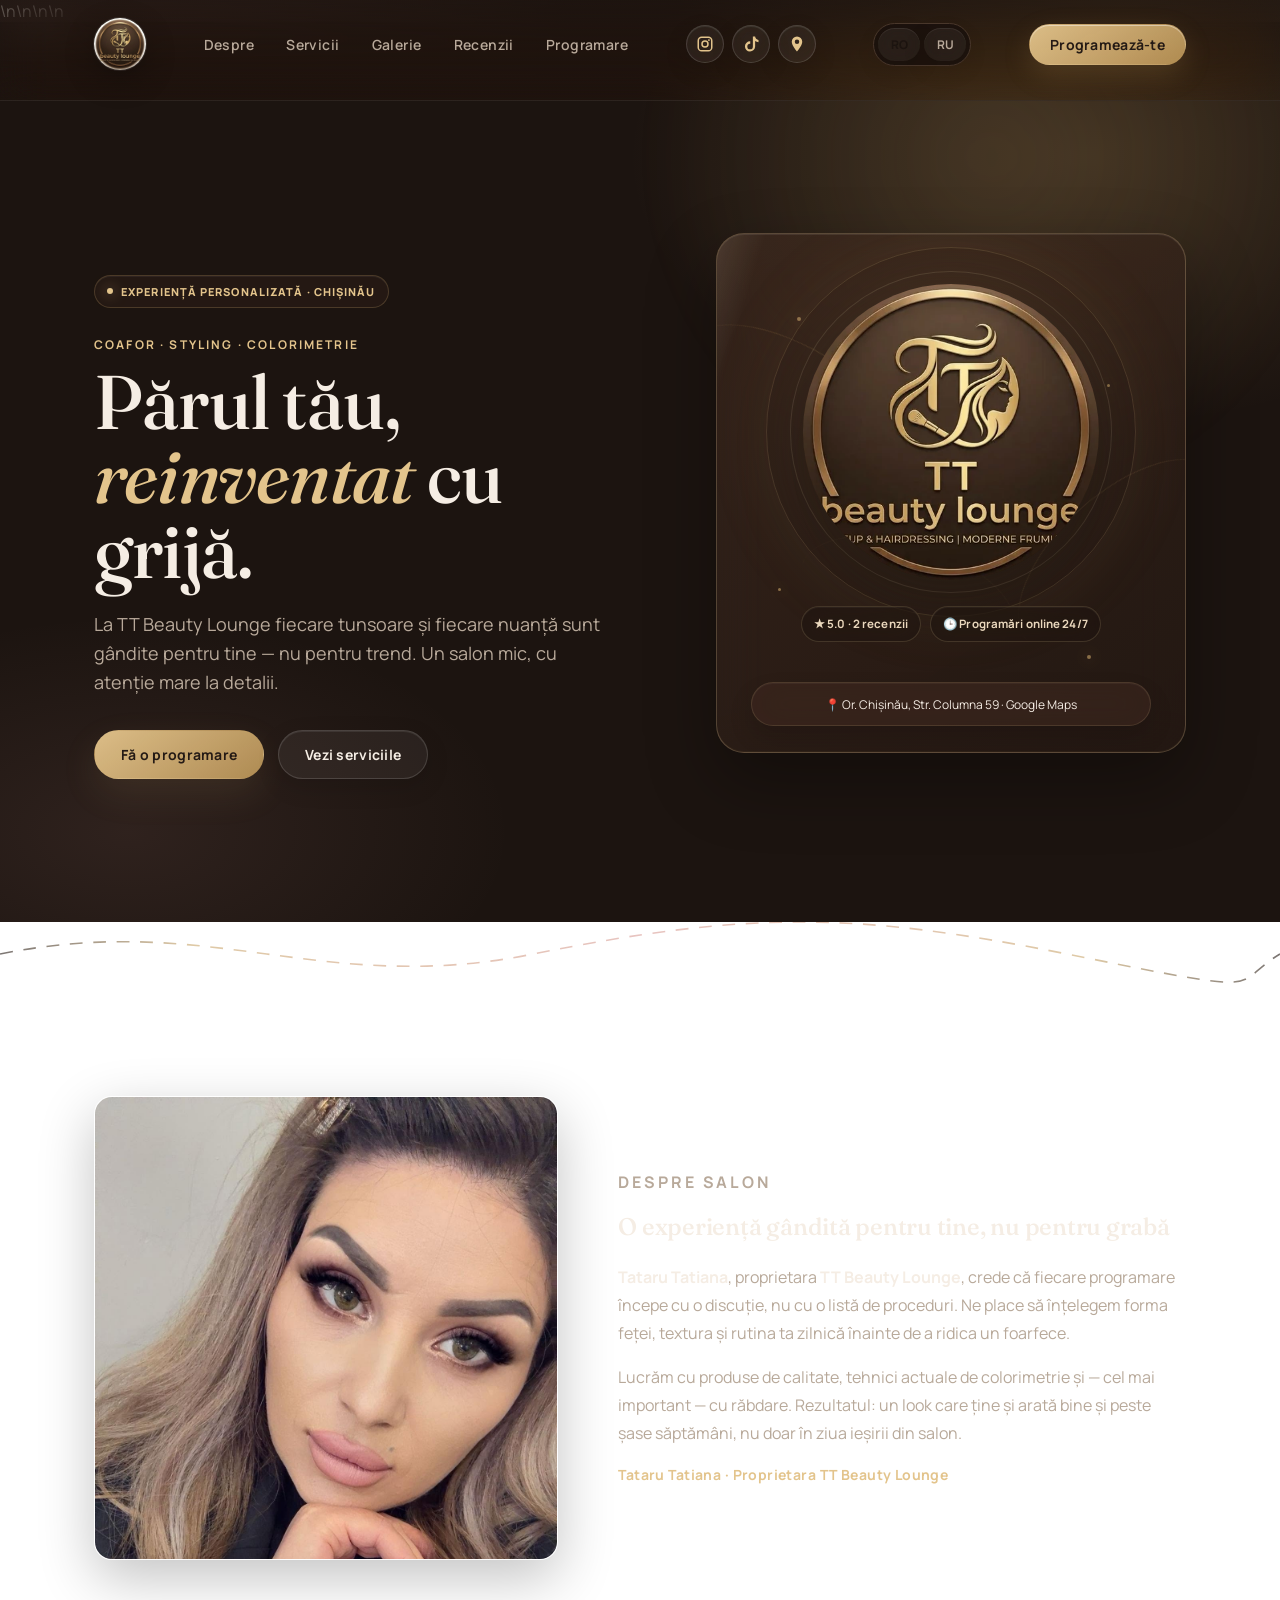
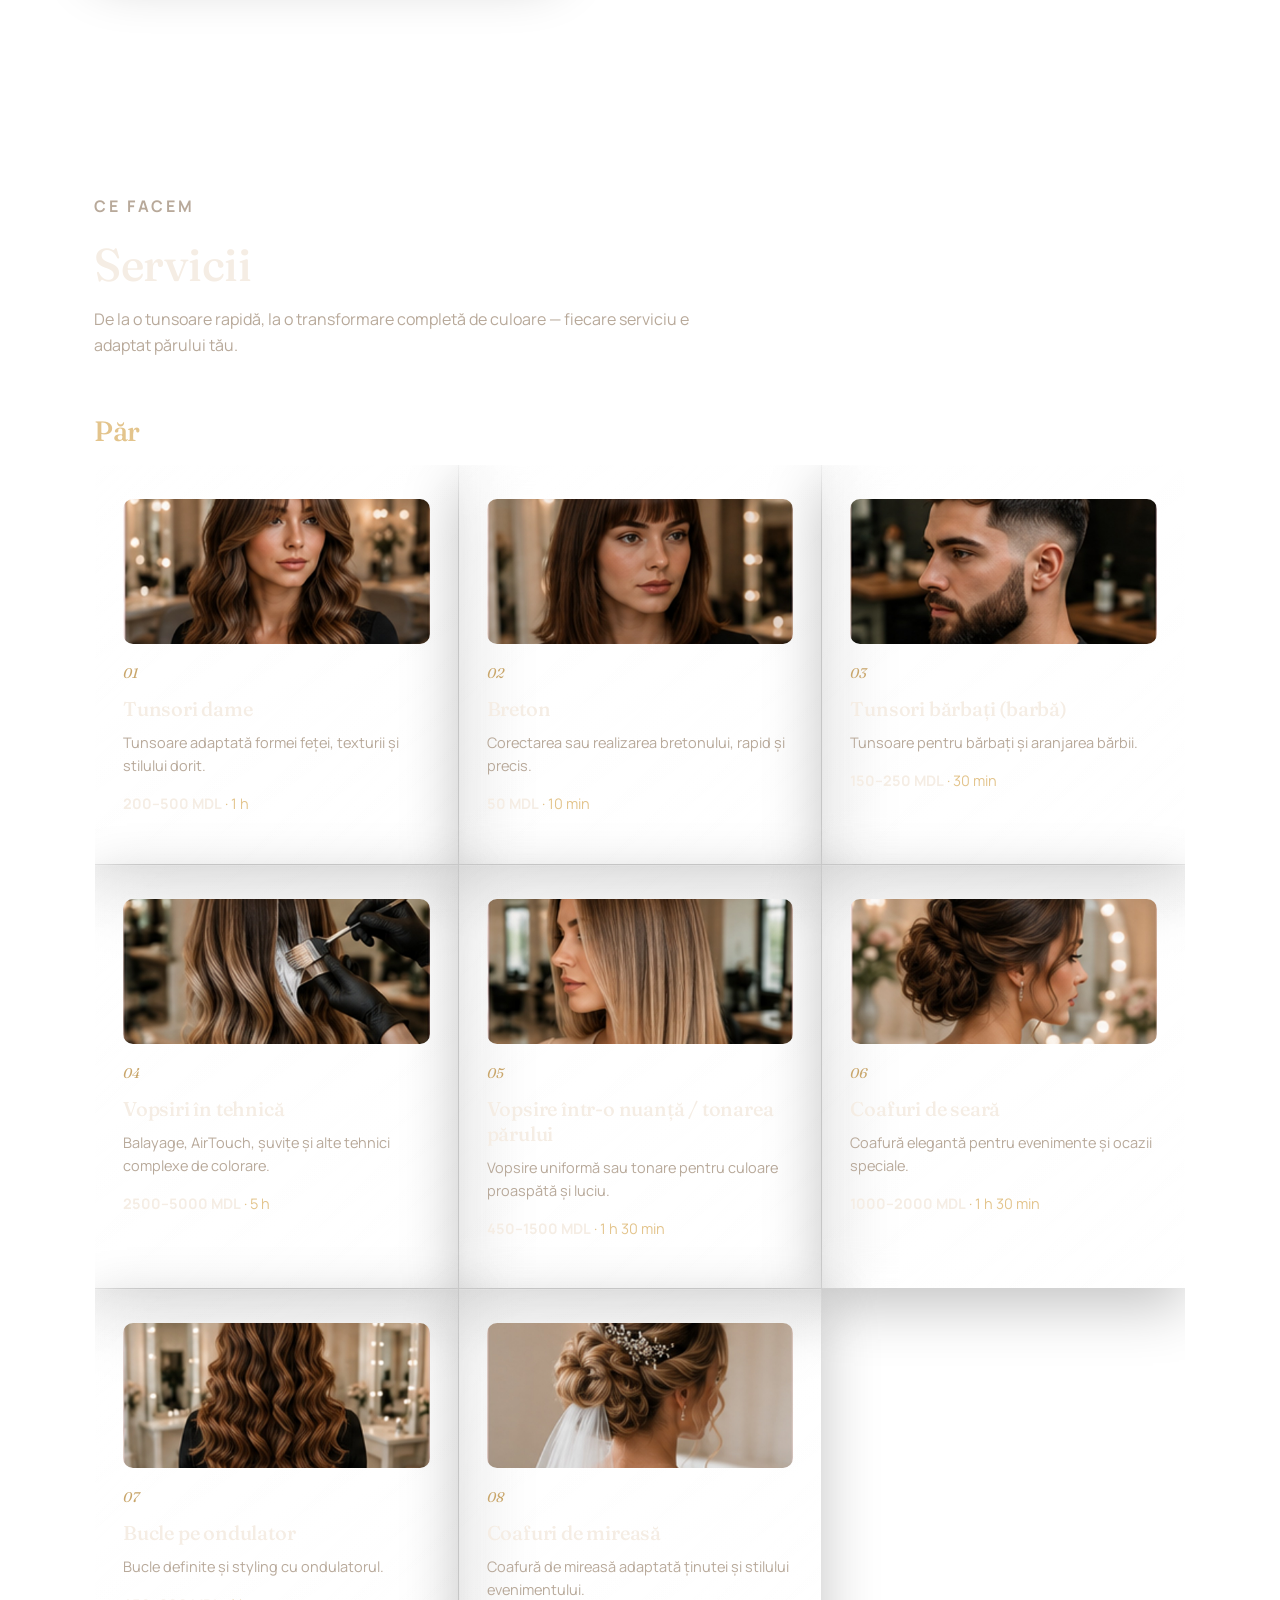
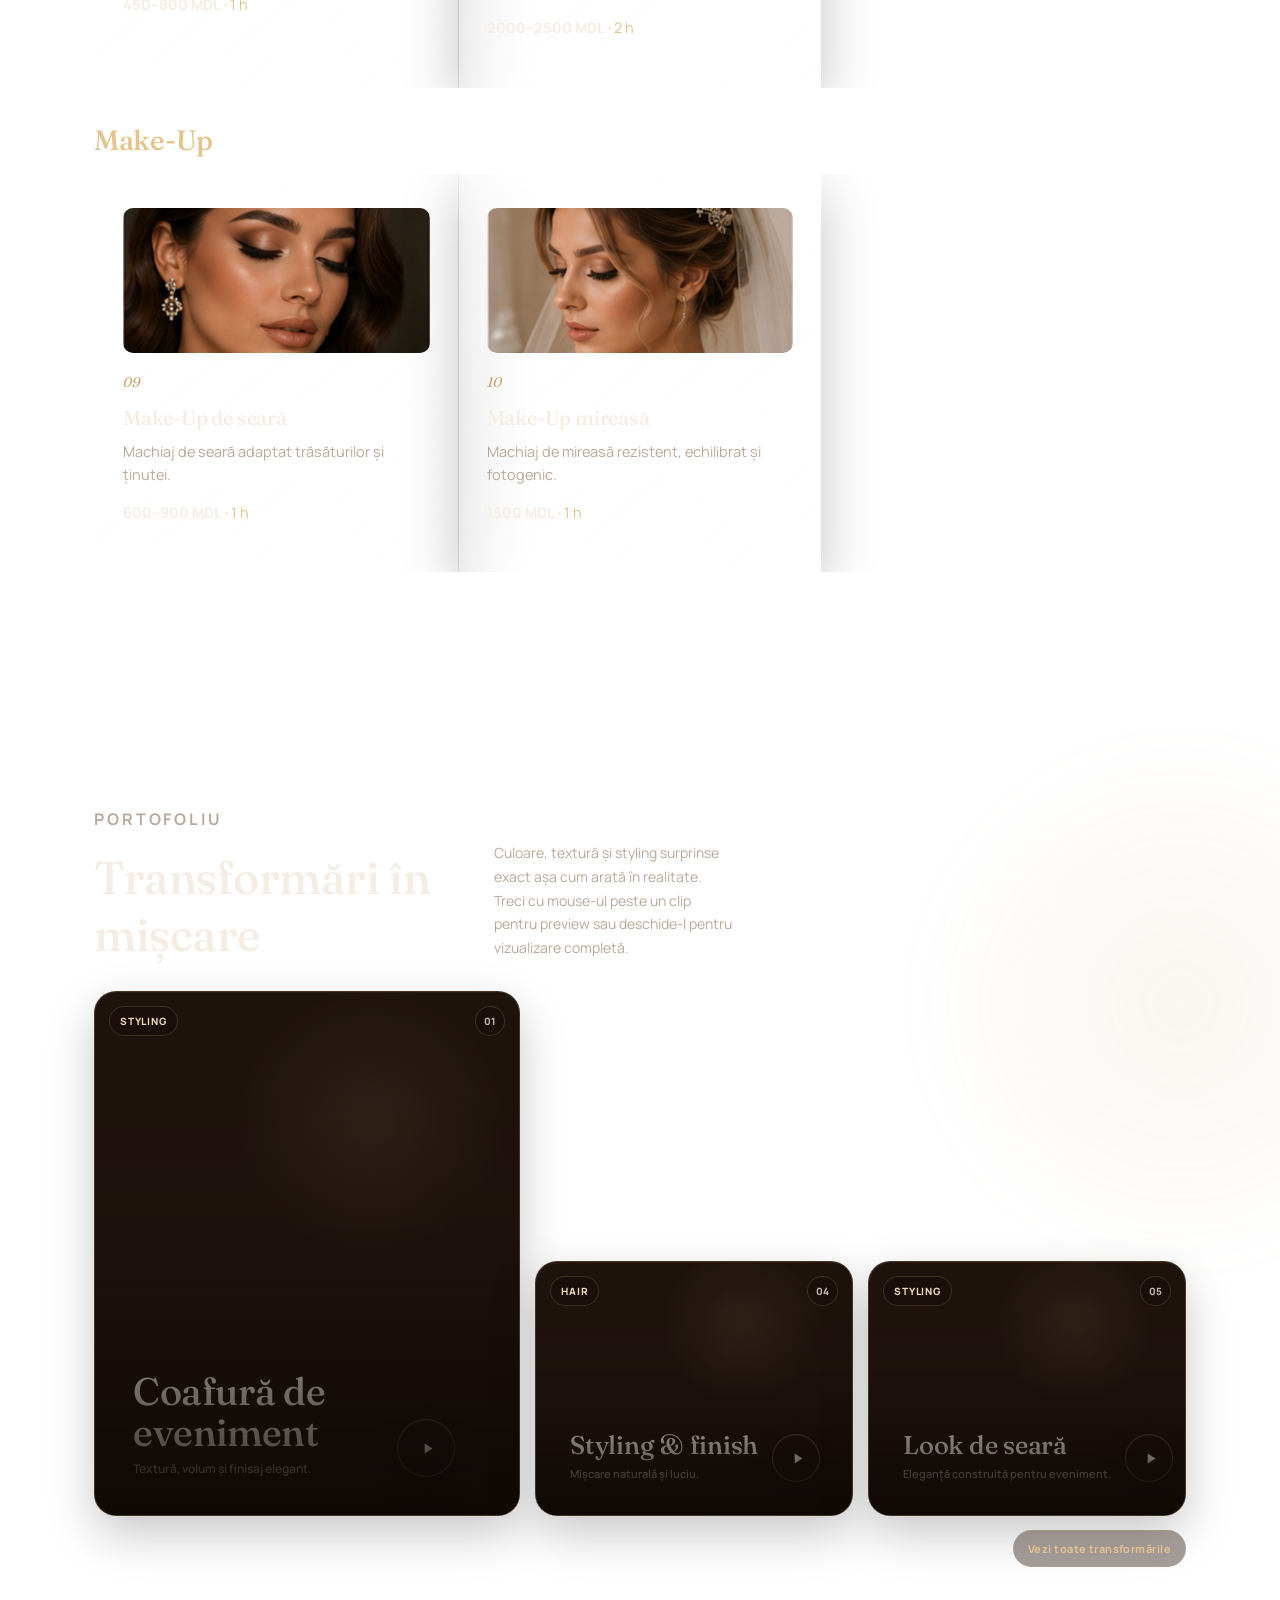
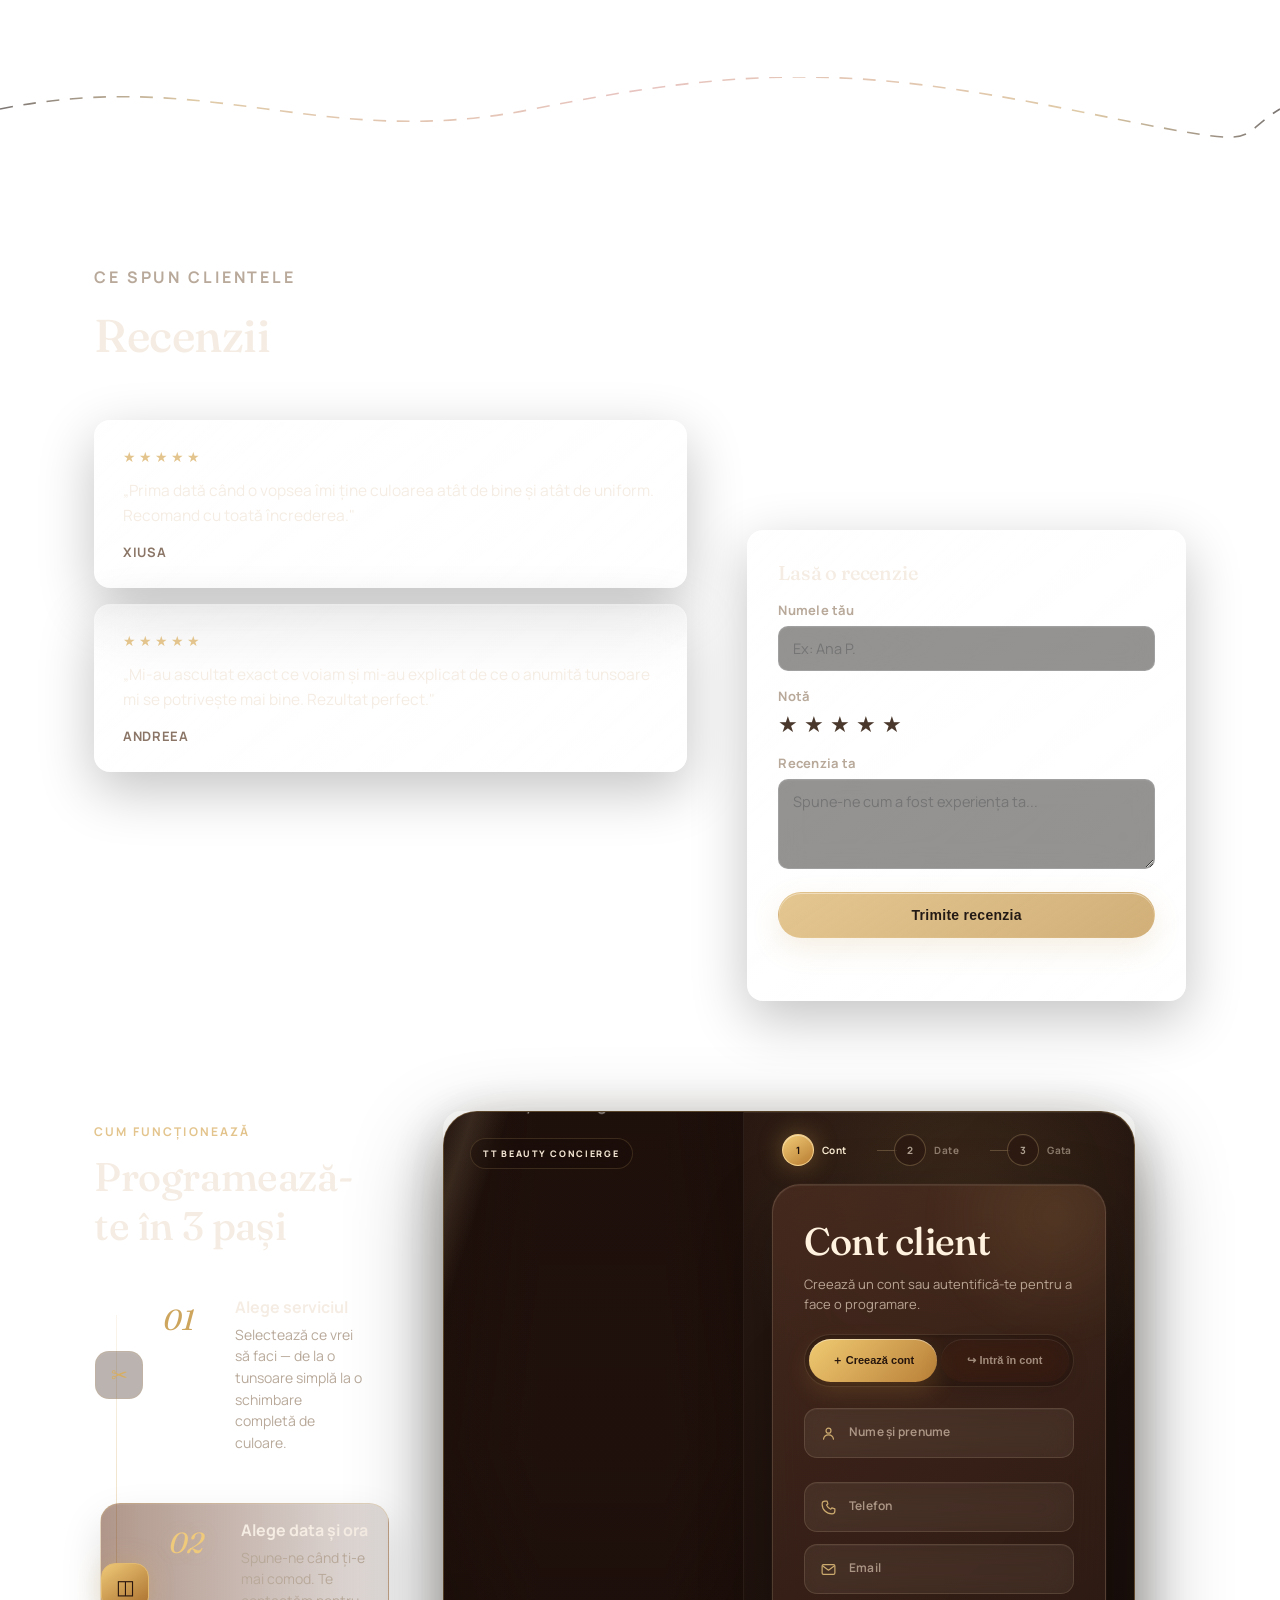
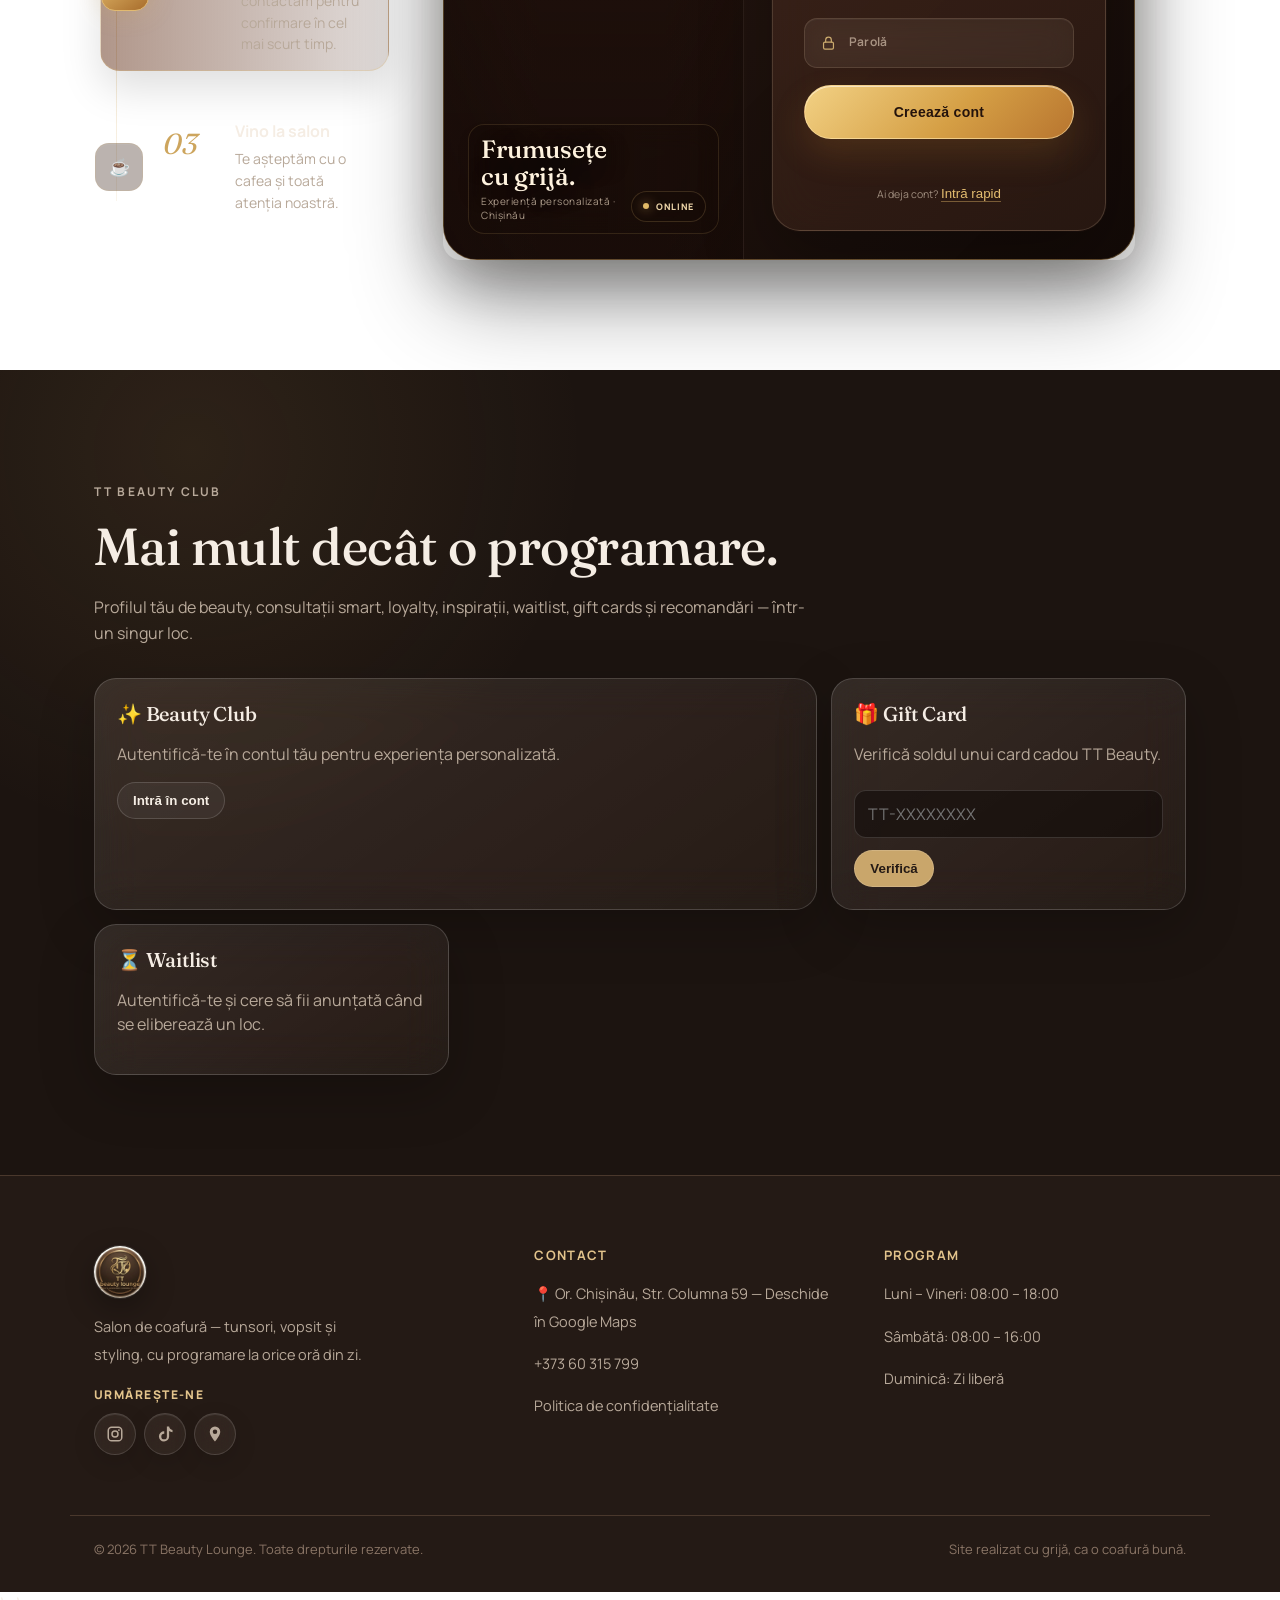
==== commit d8dec293: "Bust cache for exact concierge scene" ====
--- a/index.html
+++ b/index.html
@@ -475,7 +475,7 @@
 </footer>
 
 <script src="js/i18n.js?v=8"></script>
-<script src="js/account.js?v=9"></script>
+<script src="js/account.js?v=10"></script>
 <script src="js/script.js?v=8"></script>
 
 <script src="js/hero-wow.js?v=1" defer></script>\n<script src="js/gallery-wow.js?v=1" defer></script>\n</body>
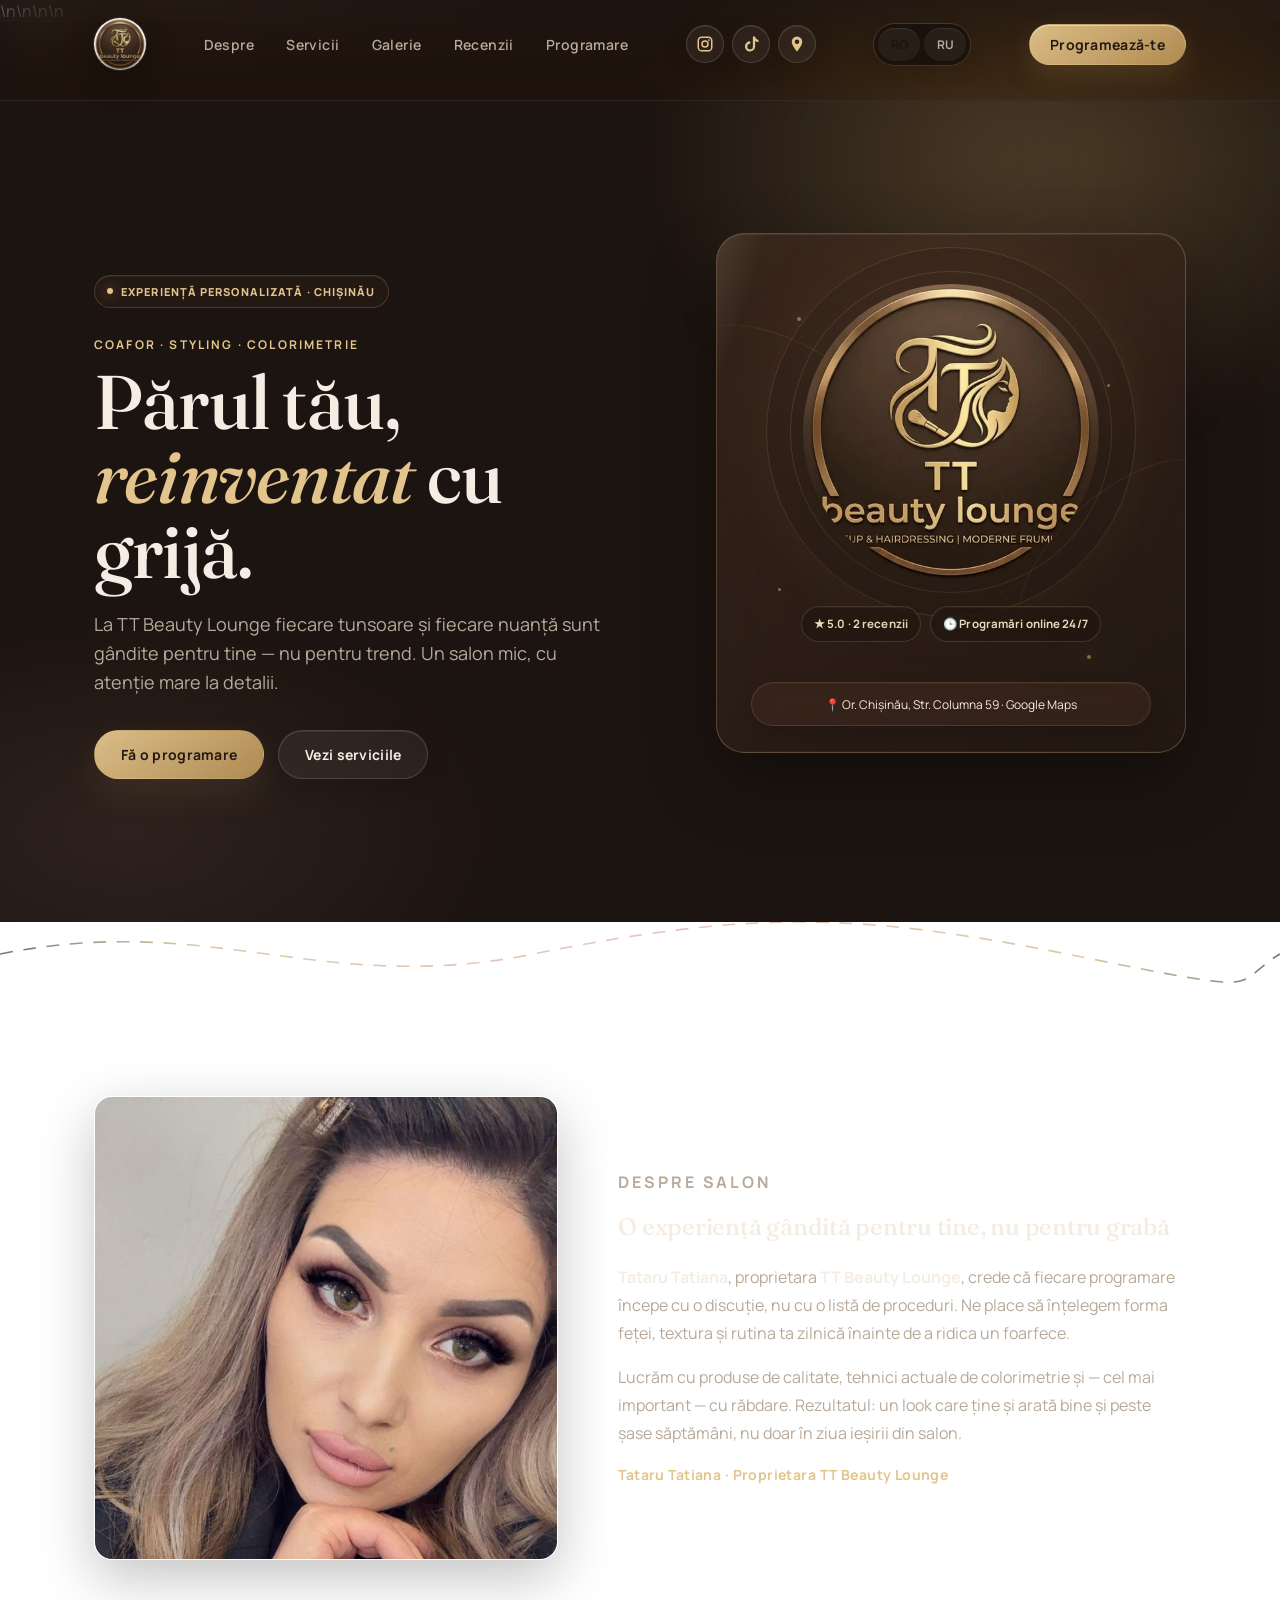
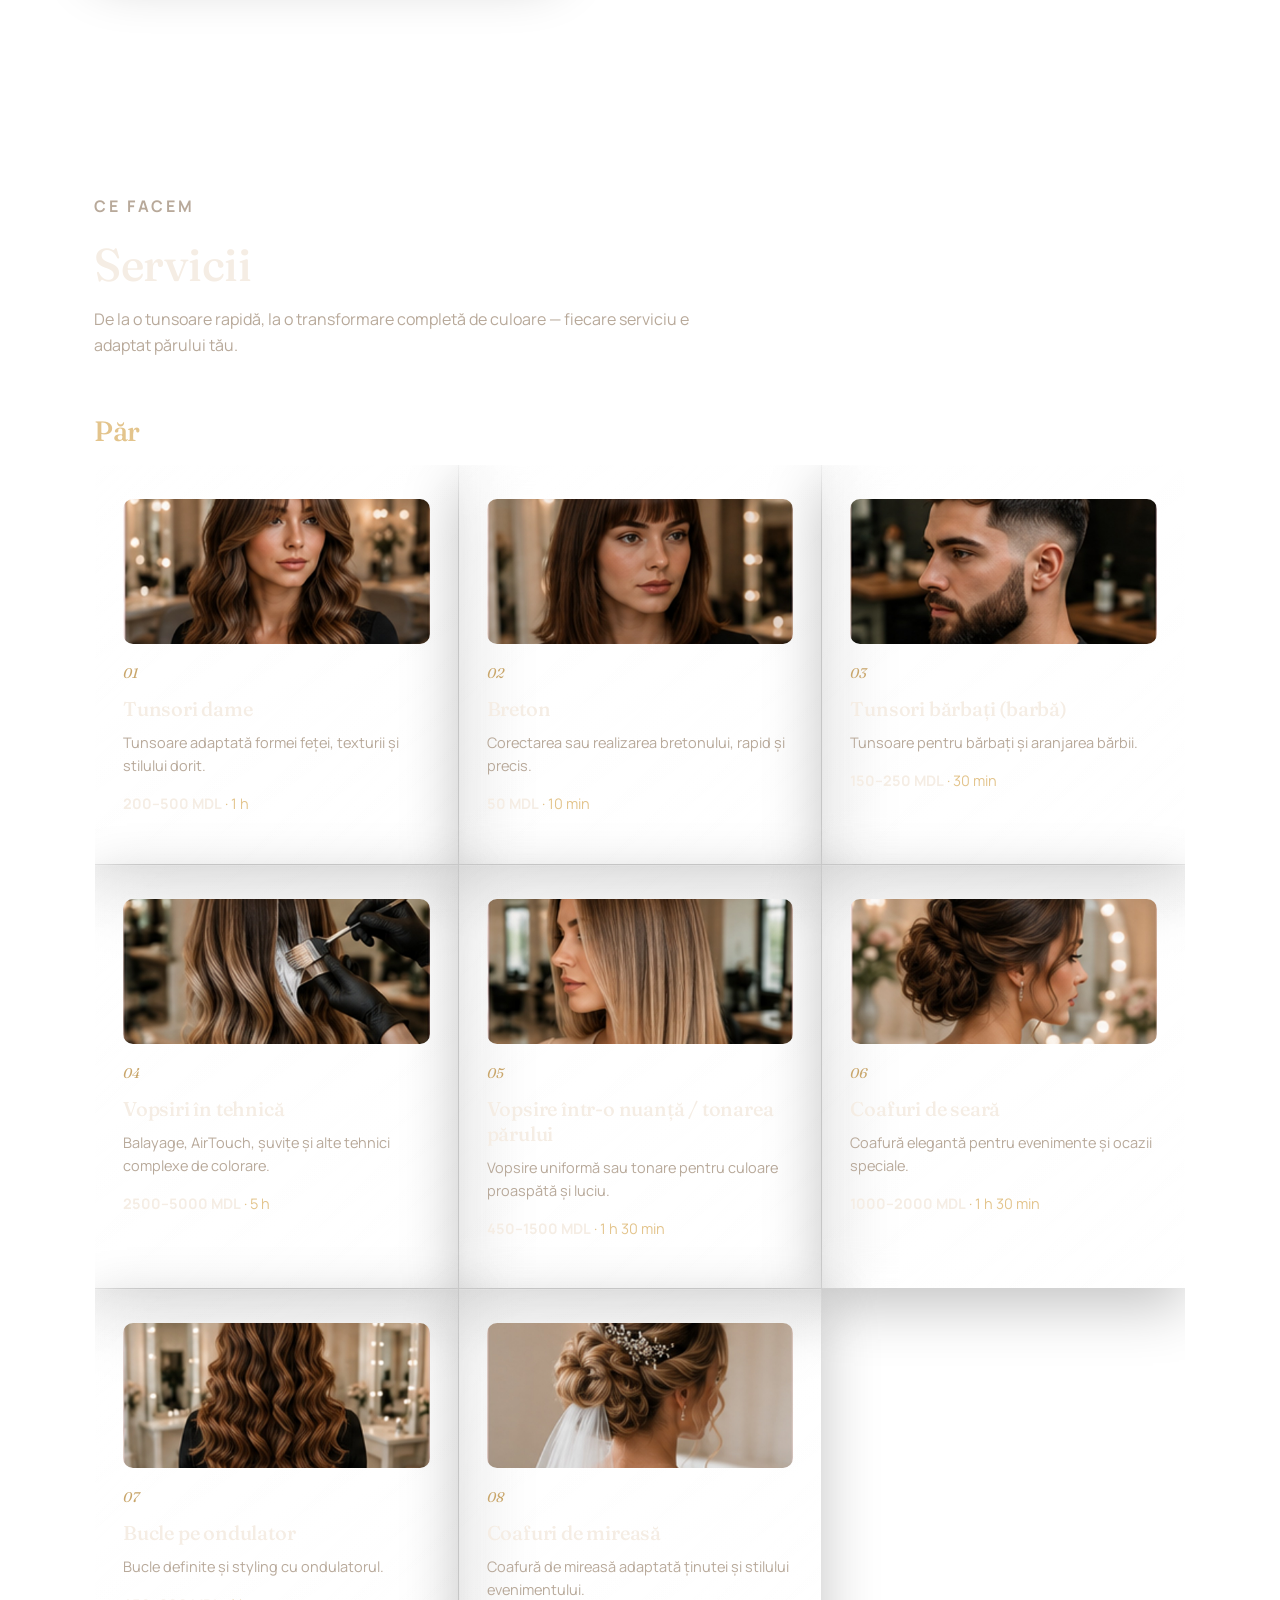
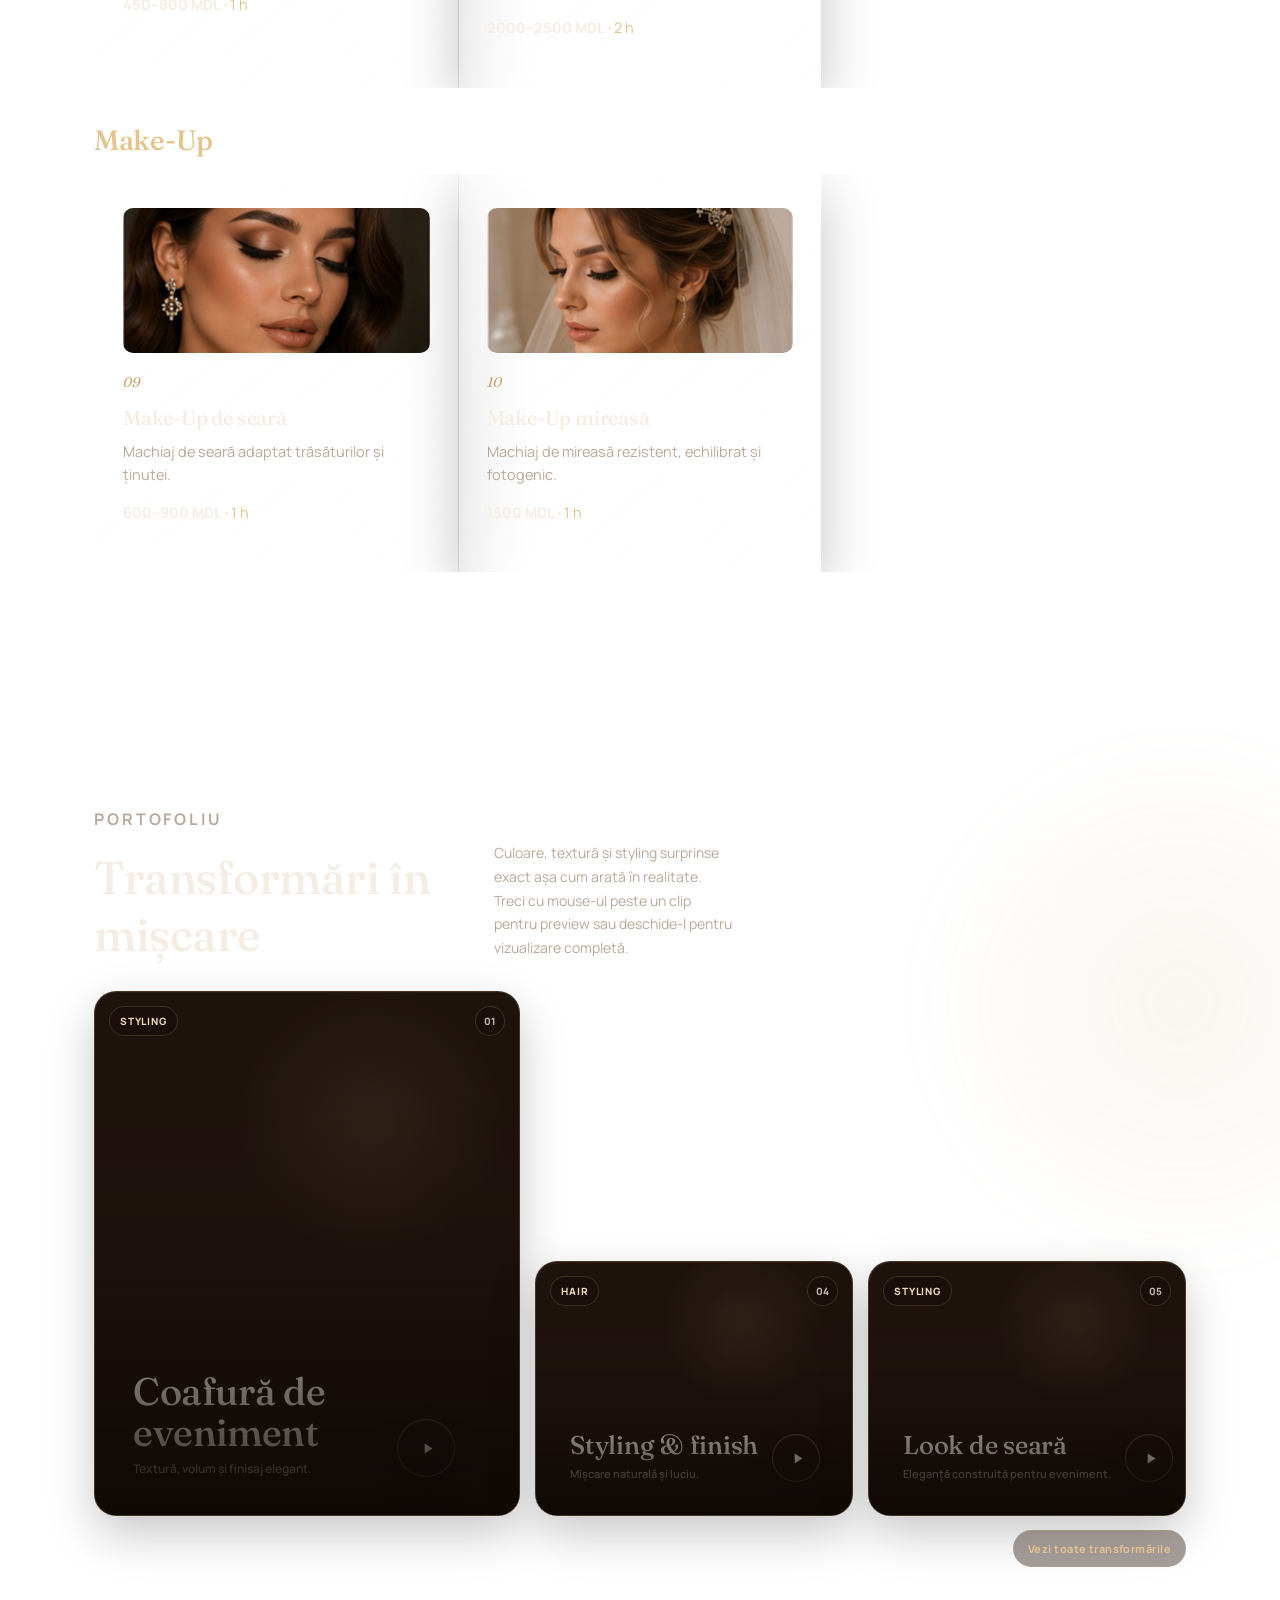
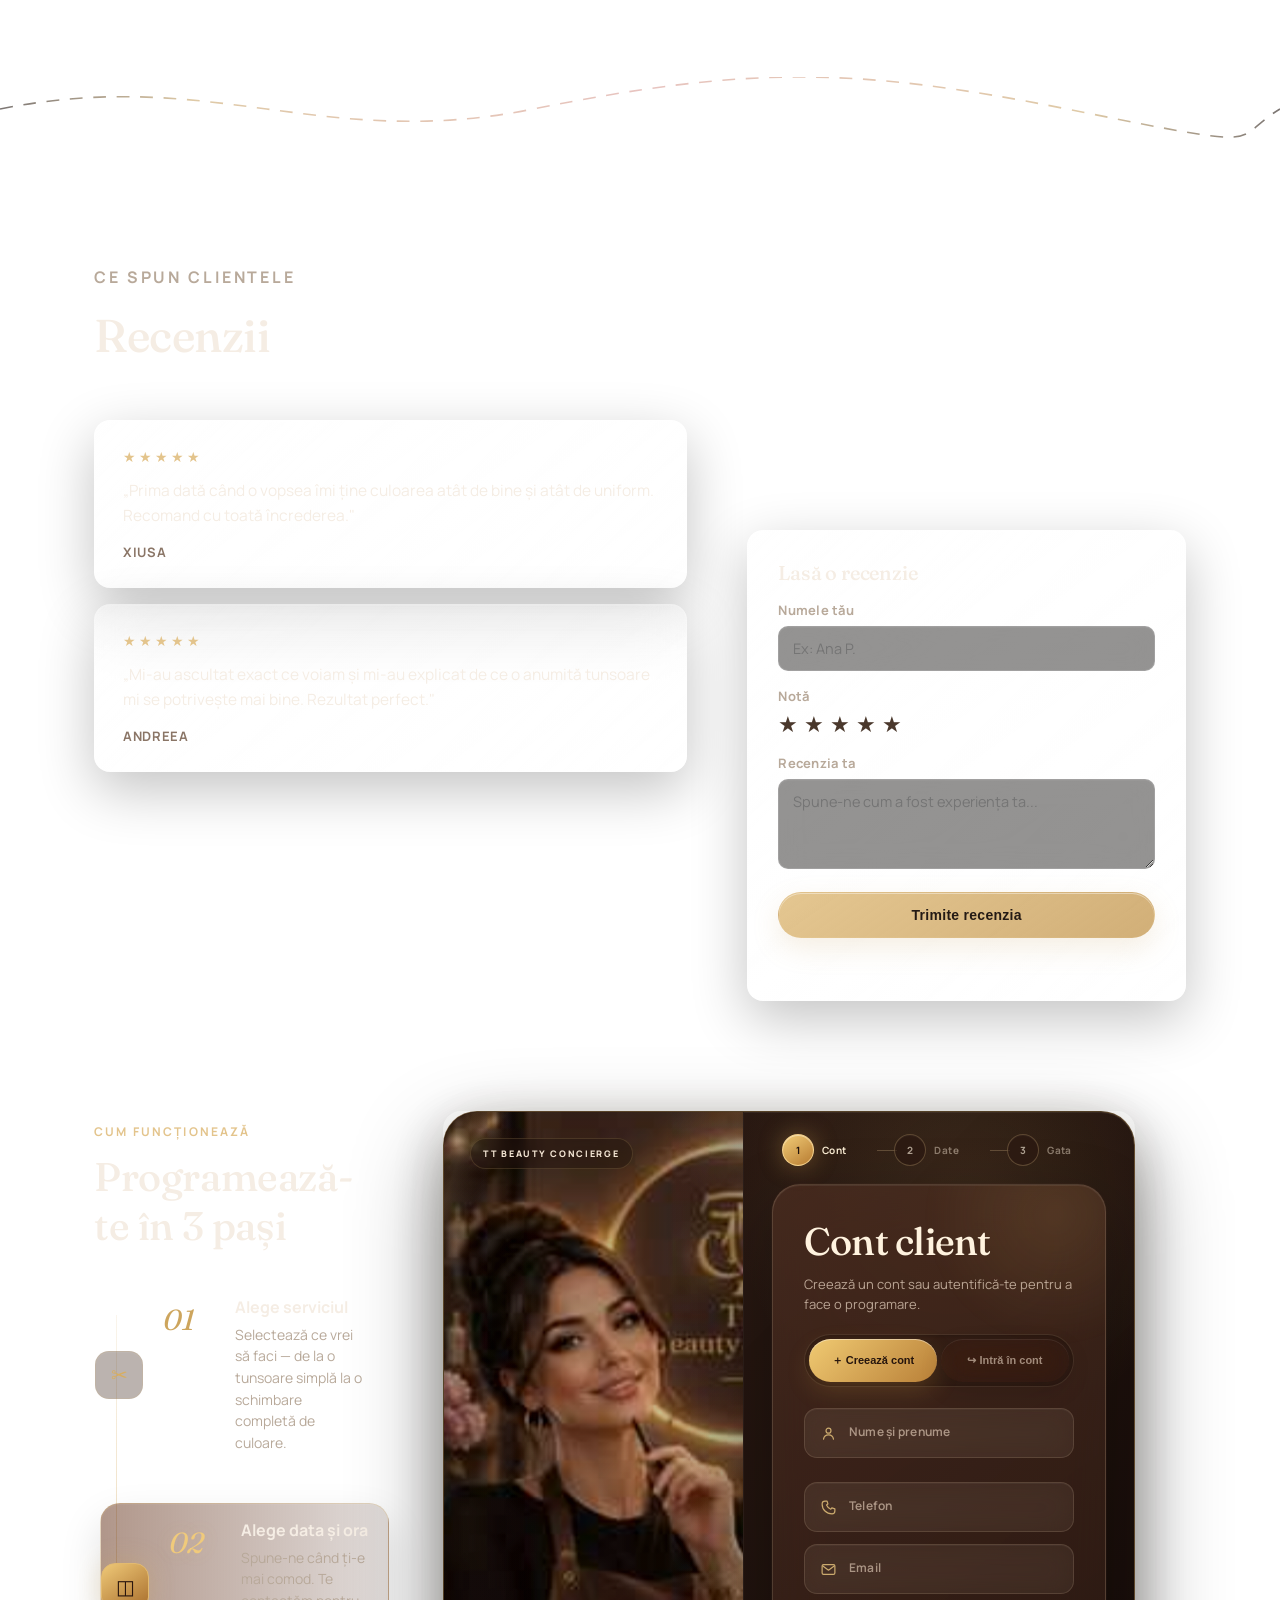
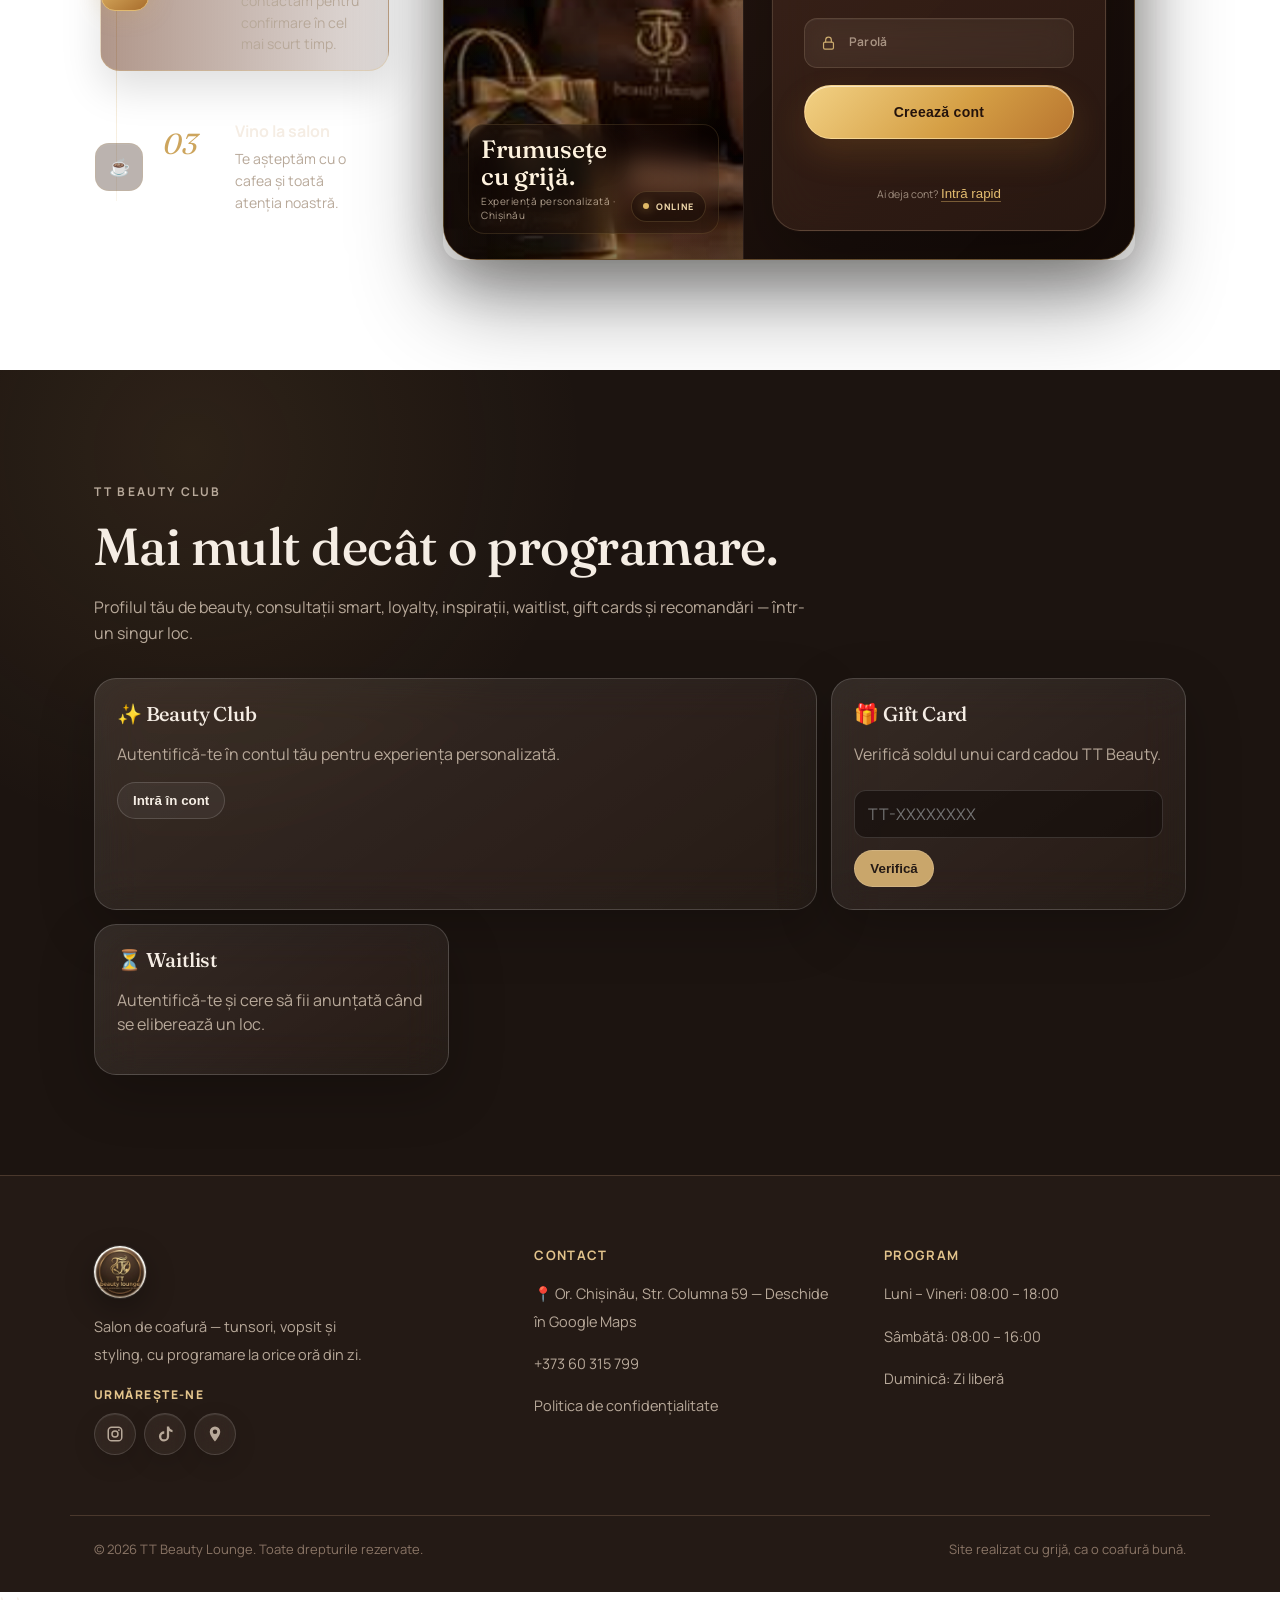
==== commit d5d7995a: "Bust cache after fixing concierge image" ====
--- a/index.html
+++ b/index.html
@@ -475,7 +475,7 @@
 </footer>
 
 <script src="js/i18n.js?v=8"></script>
-<script src="js/account.js?v=10"></script>
+<script src="js/account.js?v=11"></script>
 <script src="js/script.js?v=8"></script>
 
 <script src="js/hero-wow.js?v=1" defer></script>\n<script src="js/gallery-wow.js?v=1" defer></script>\n</body>
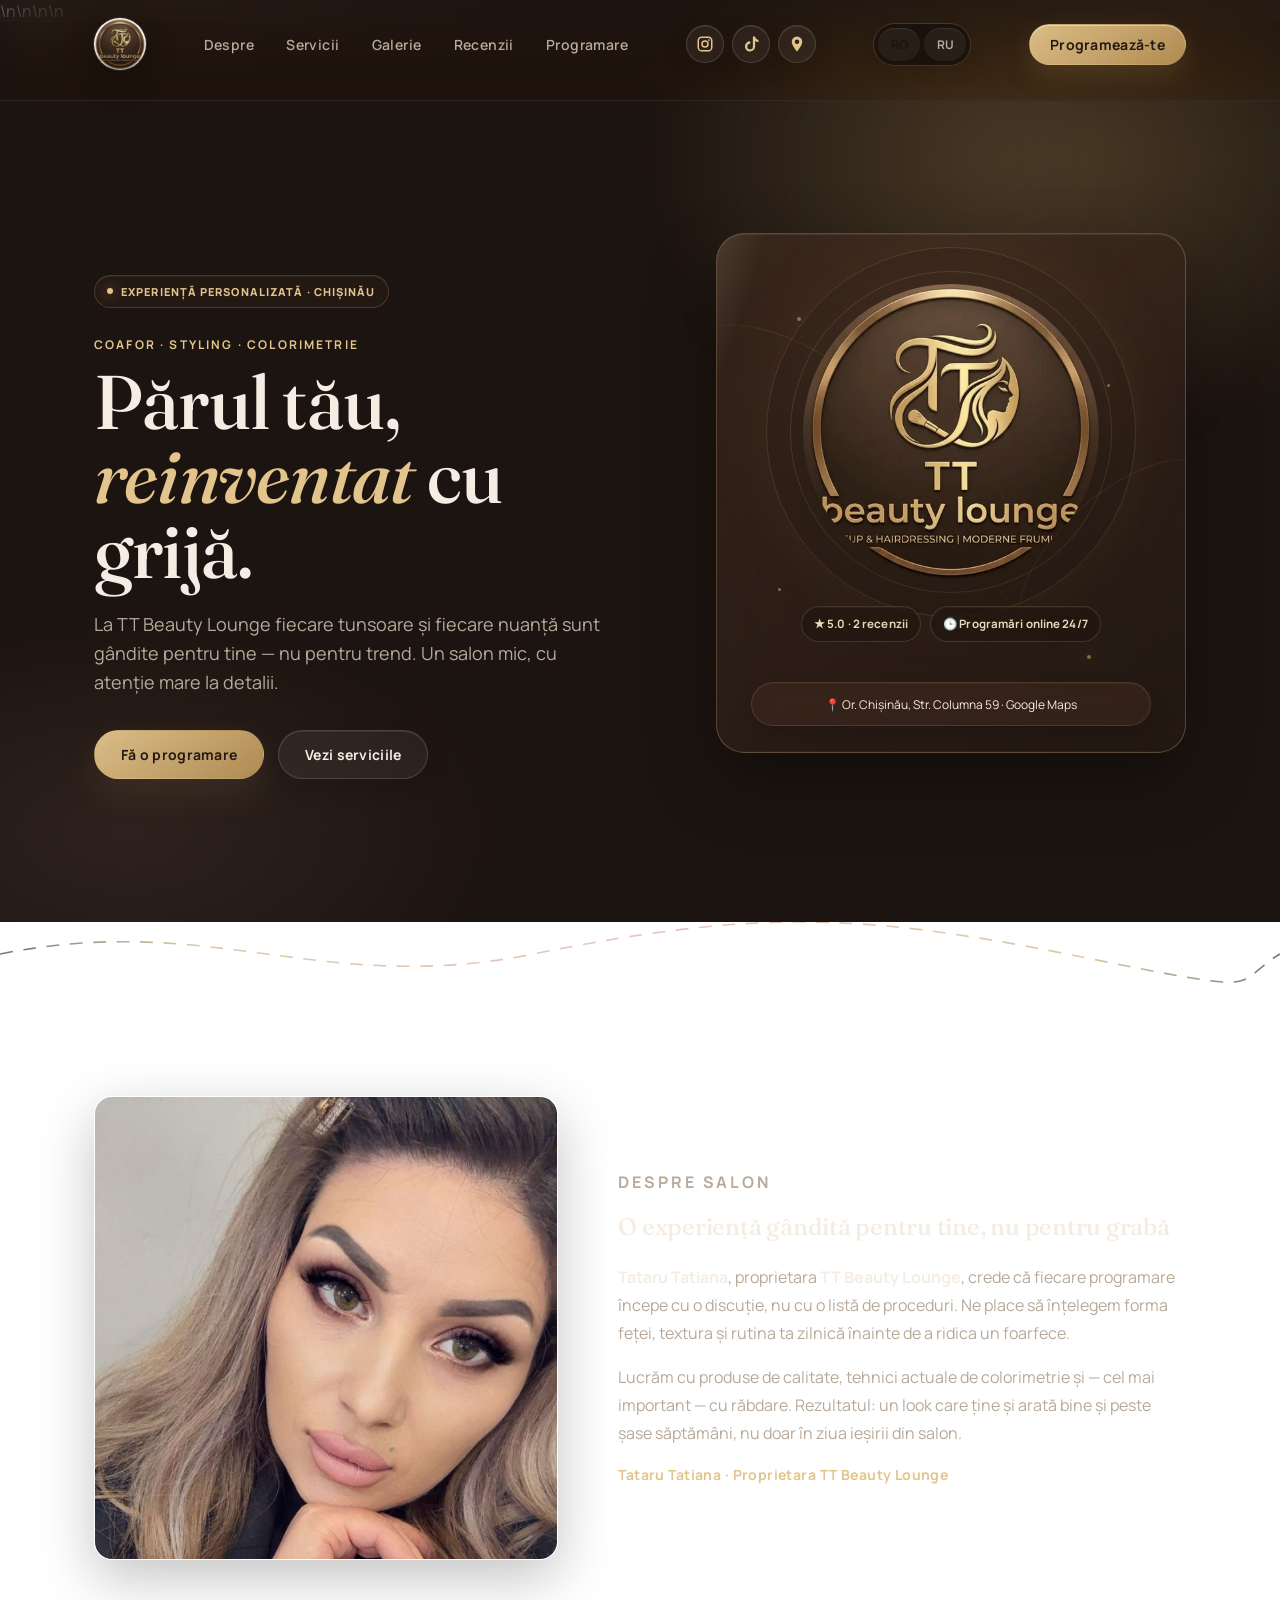
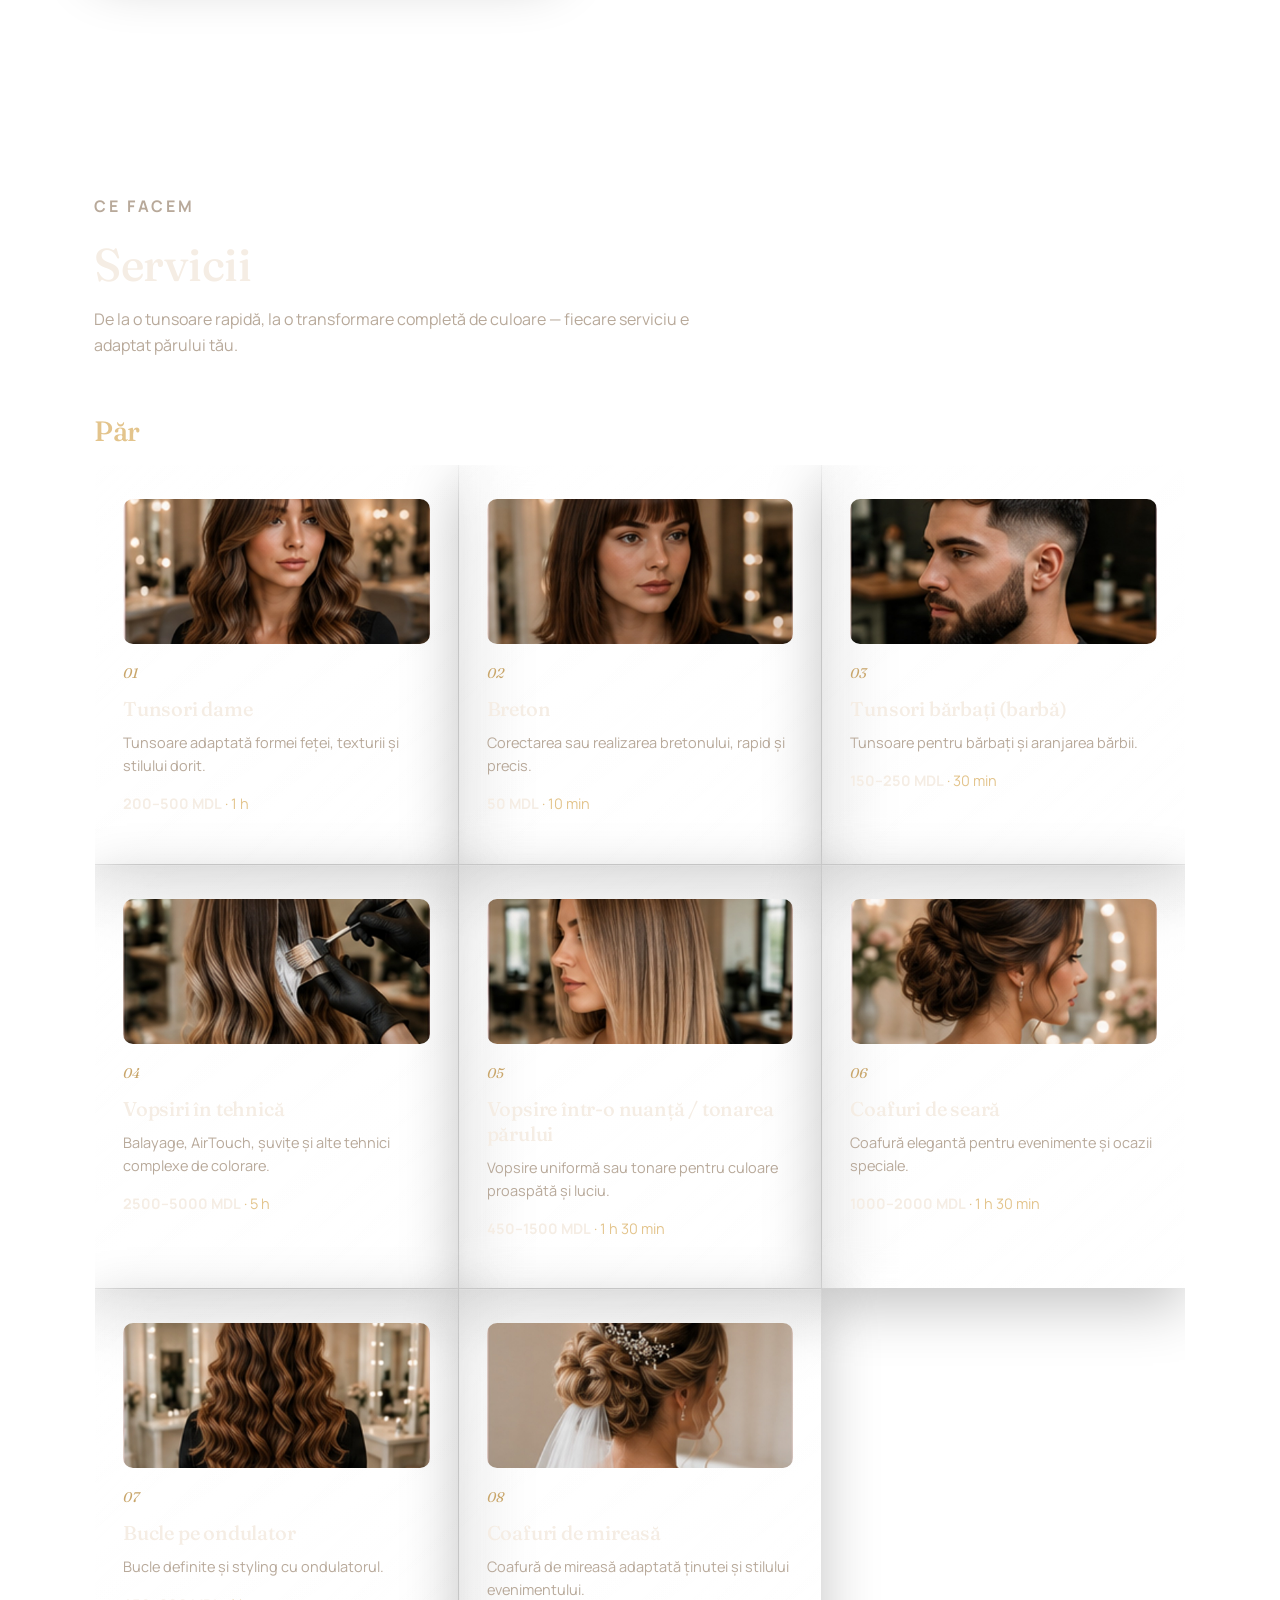
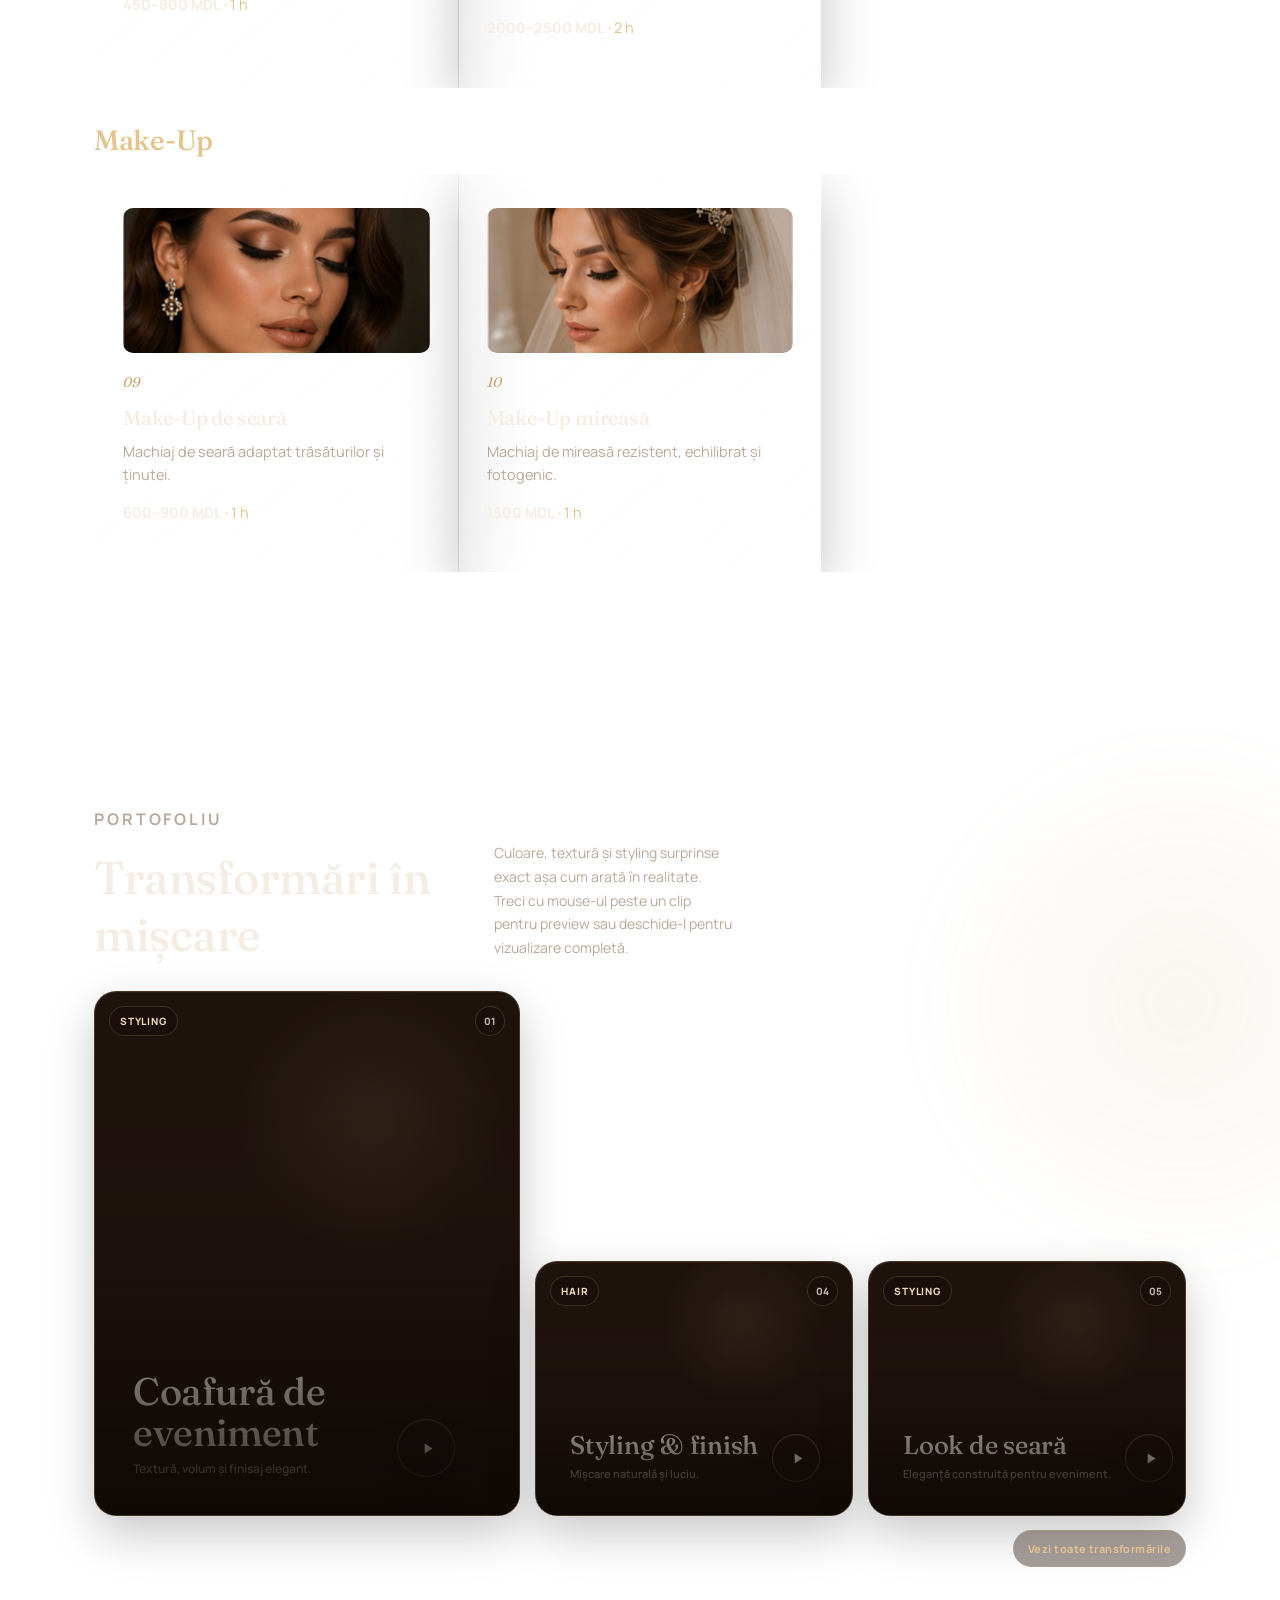
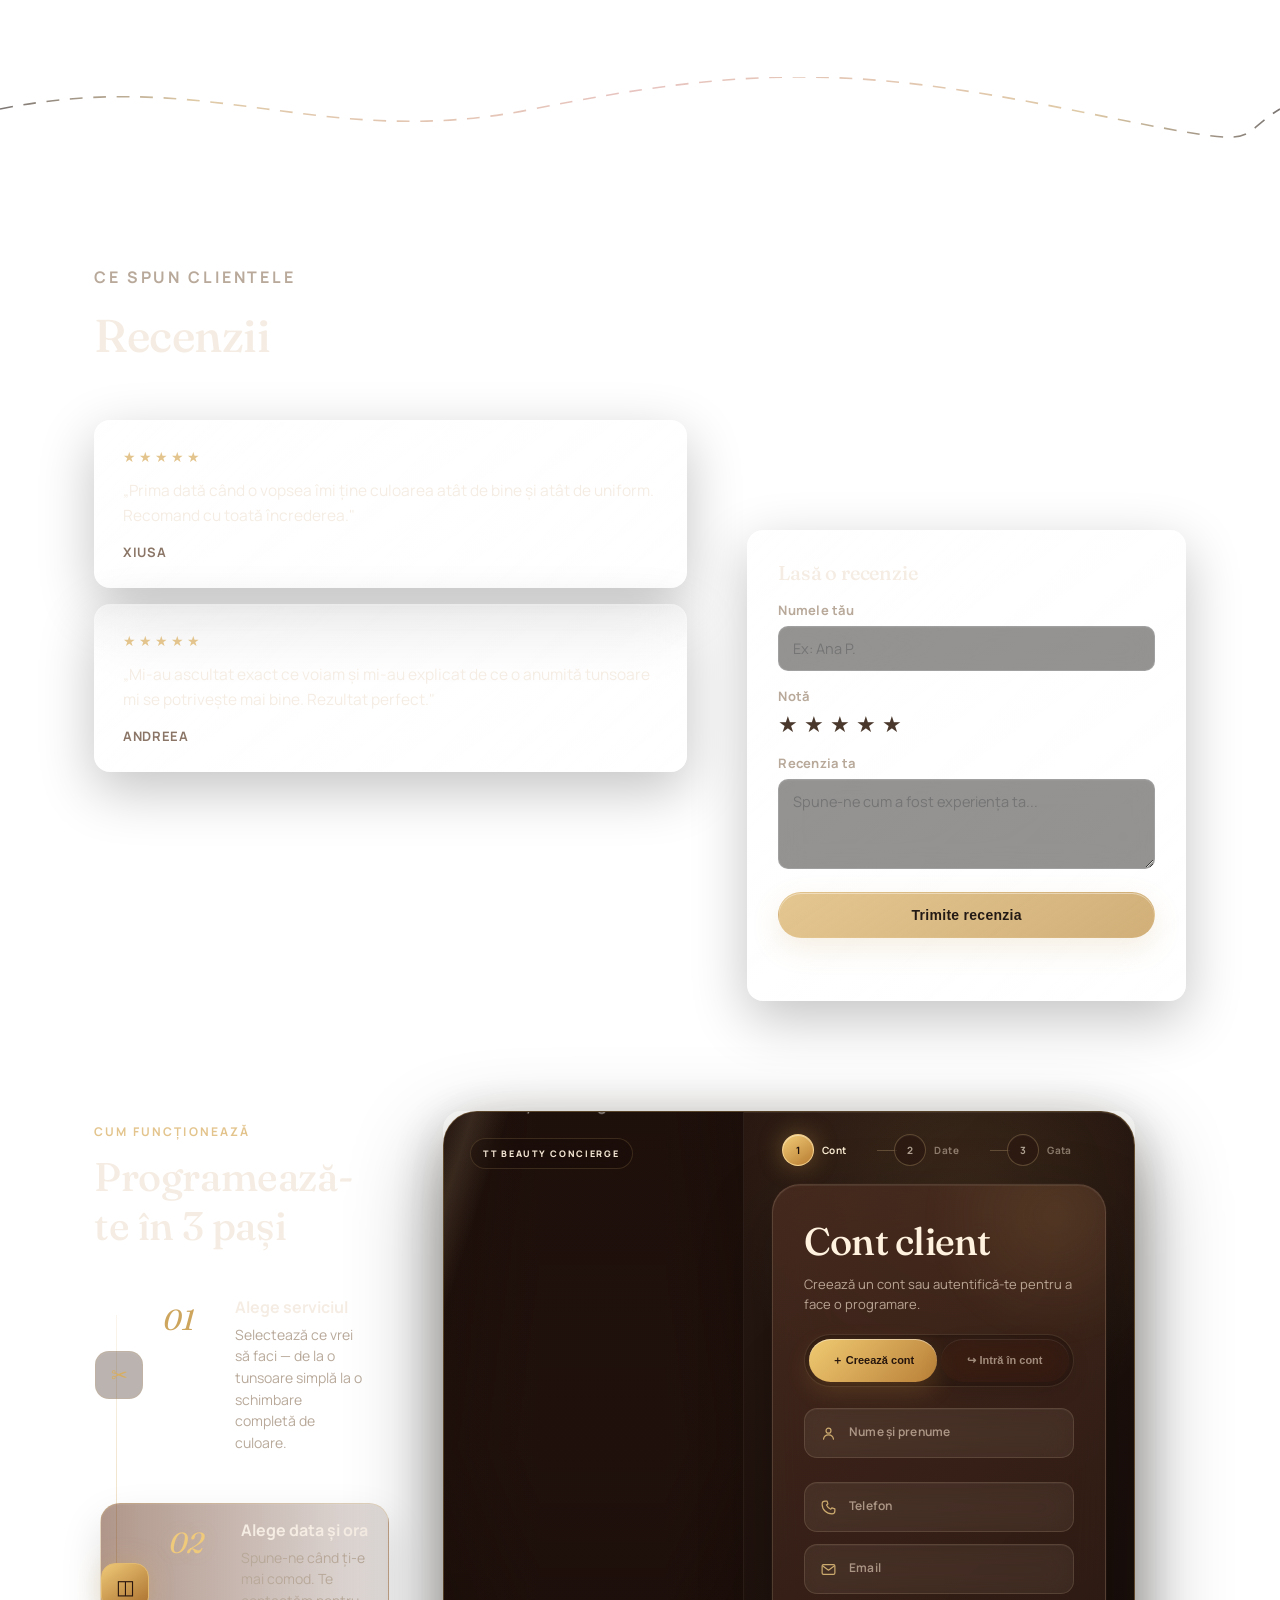
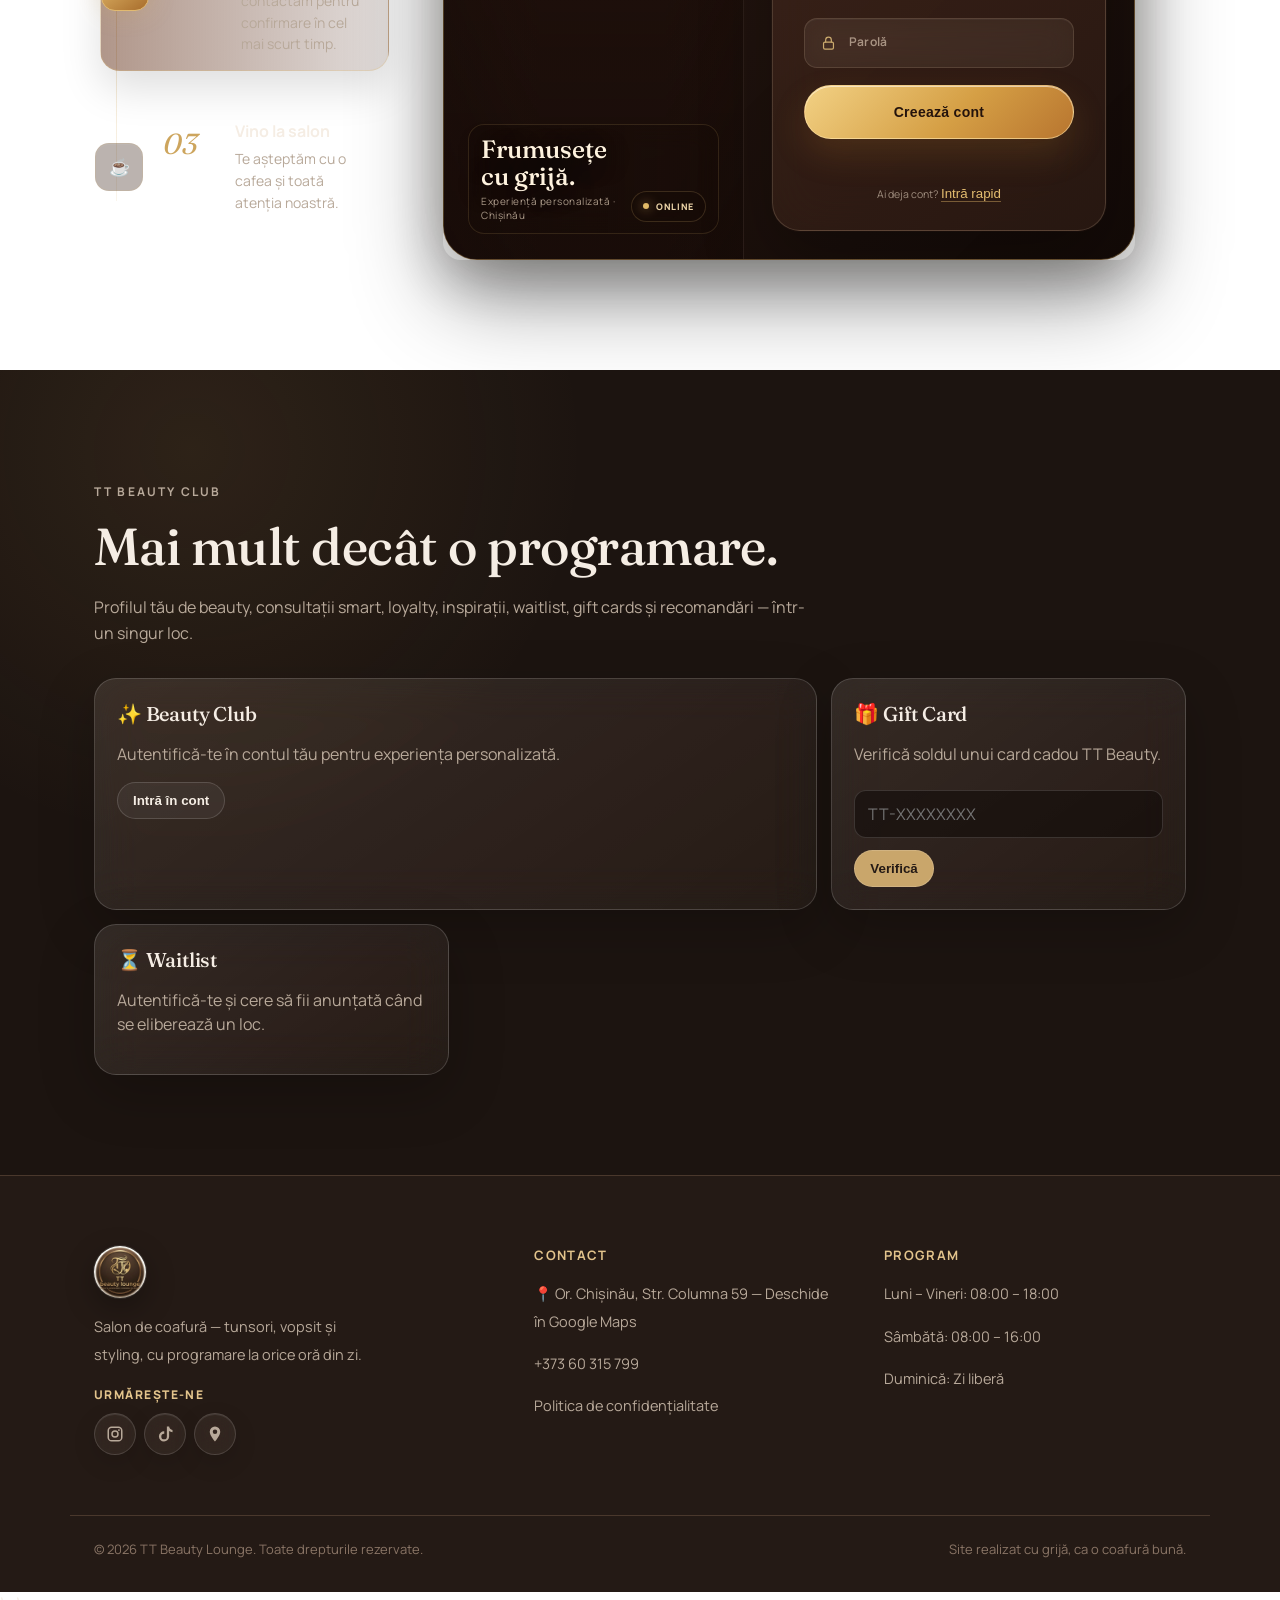
==== commit f8afcef6: "Bust cache for high quality concierge image" ====
--- a/index.html
+++ b/index.html
@@ -475,7 +475,7 @@
 </footer>
 
 <script src="js/i18n.js?v=8"></script>
-<script src="js/account.js?v=11"></script>
+<script src="js/account.js?v=12"></script>
 <script src="js/script.js?v=8"></script>
 
 <script src="js/hero-wow.js?v=1" defer></script>\n<script src="js/gallery-wow.js?v=1" defer></script>\n</body>
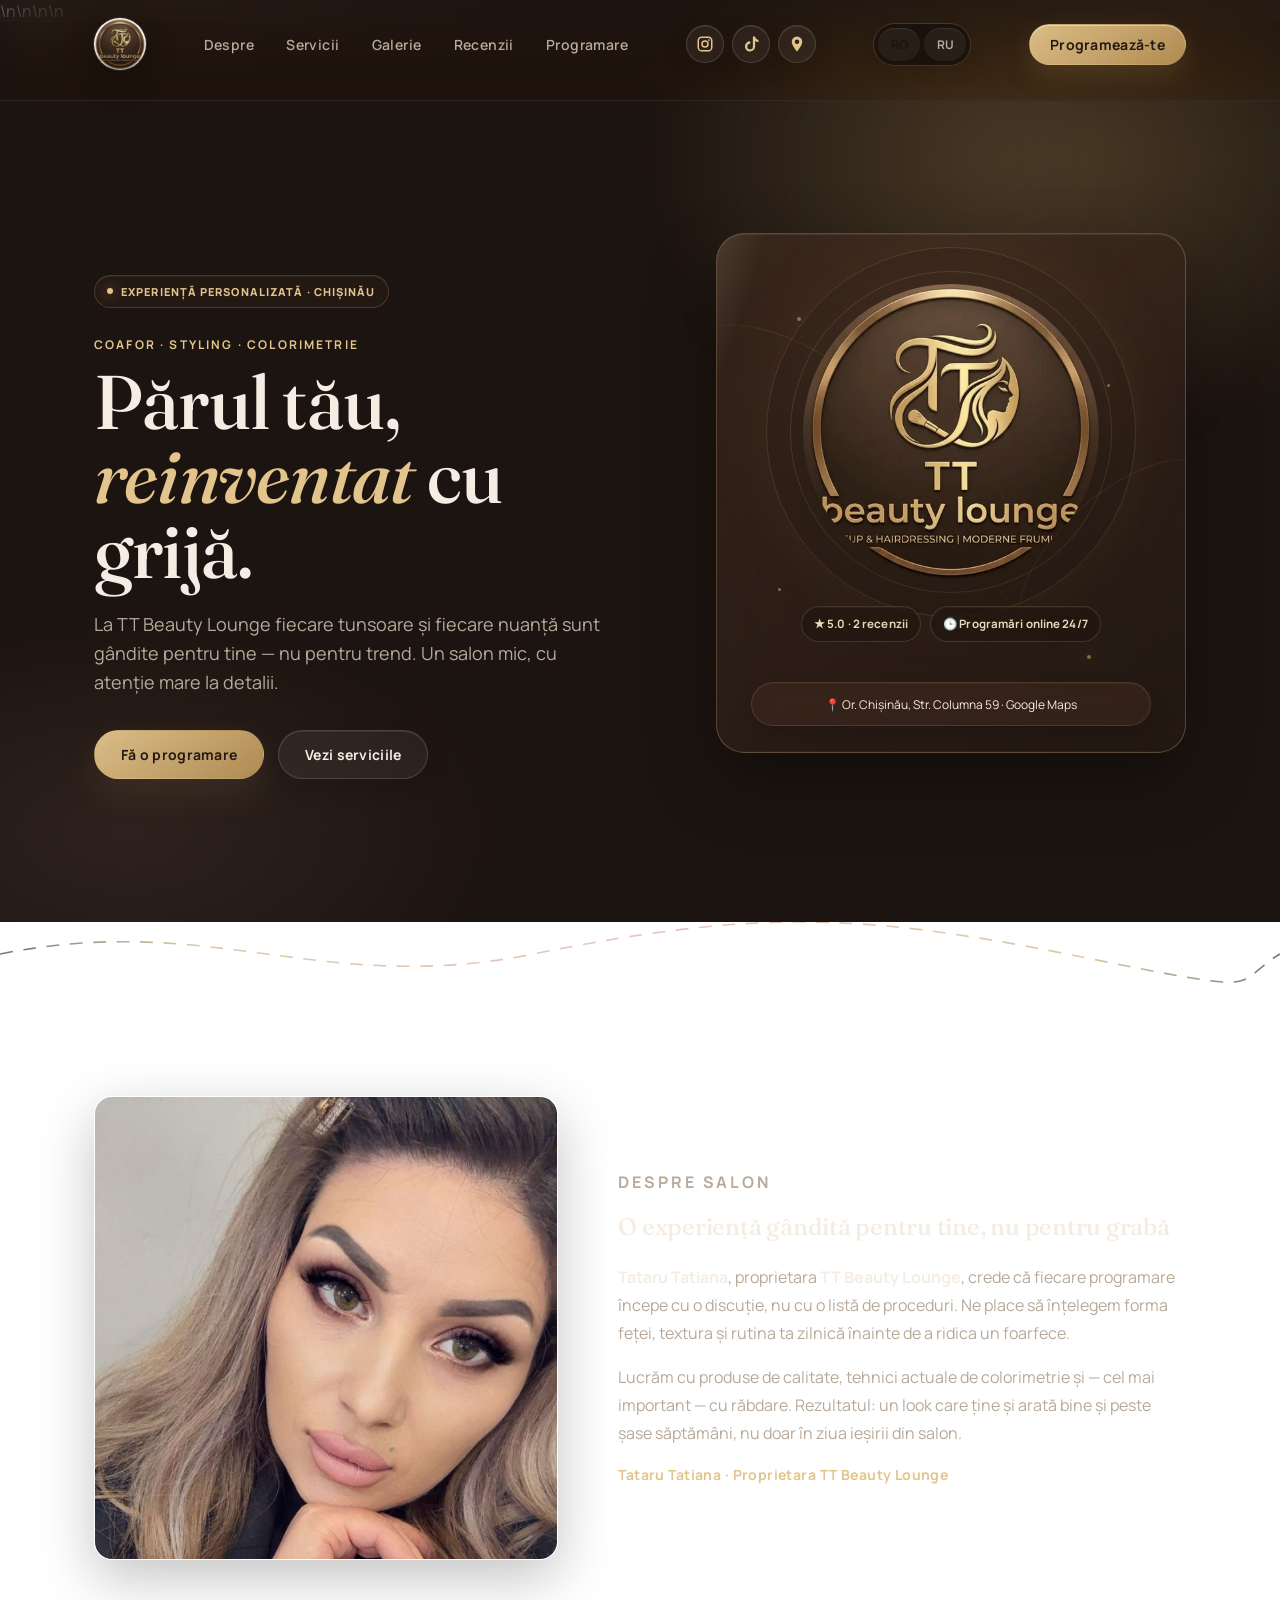
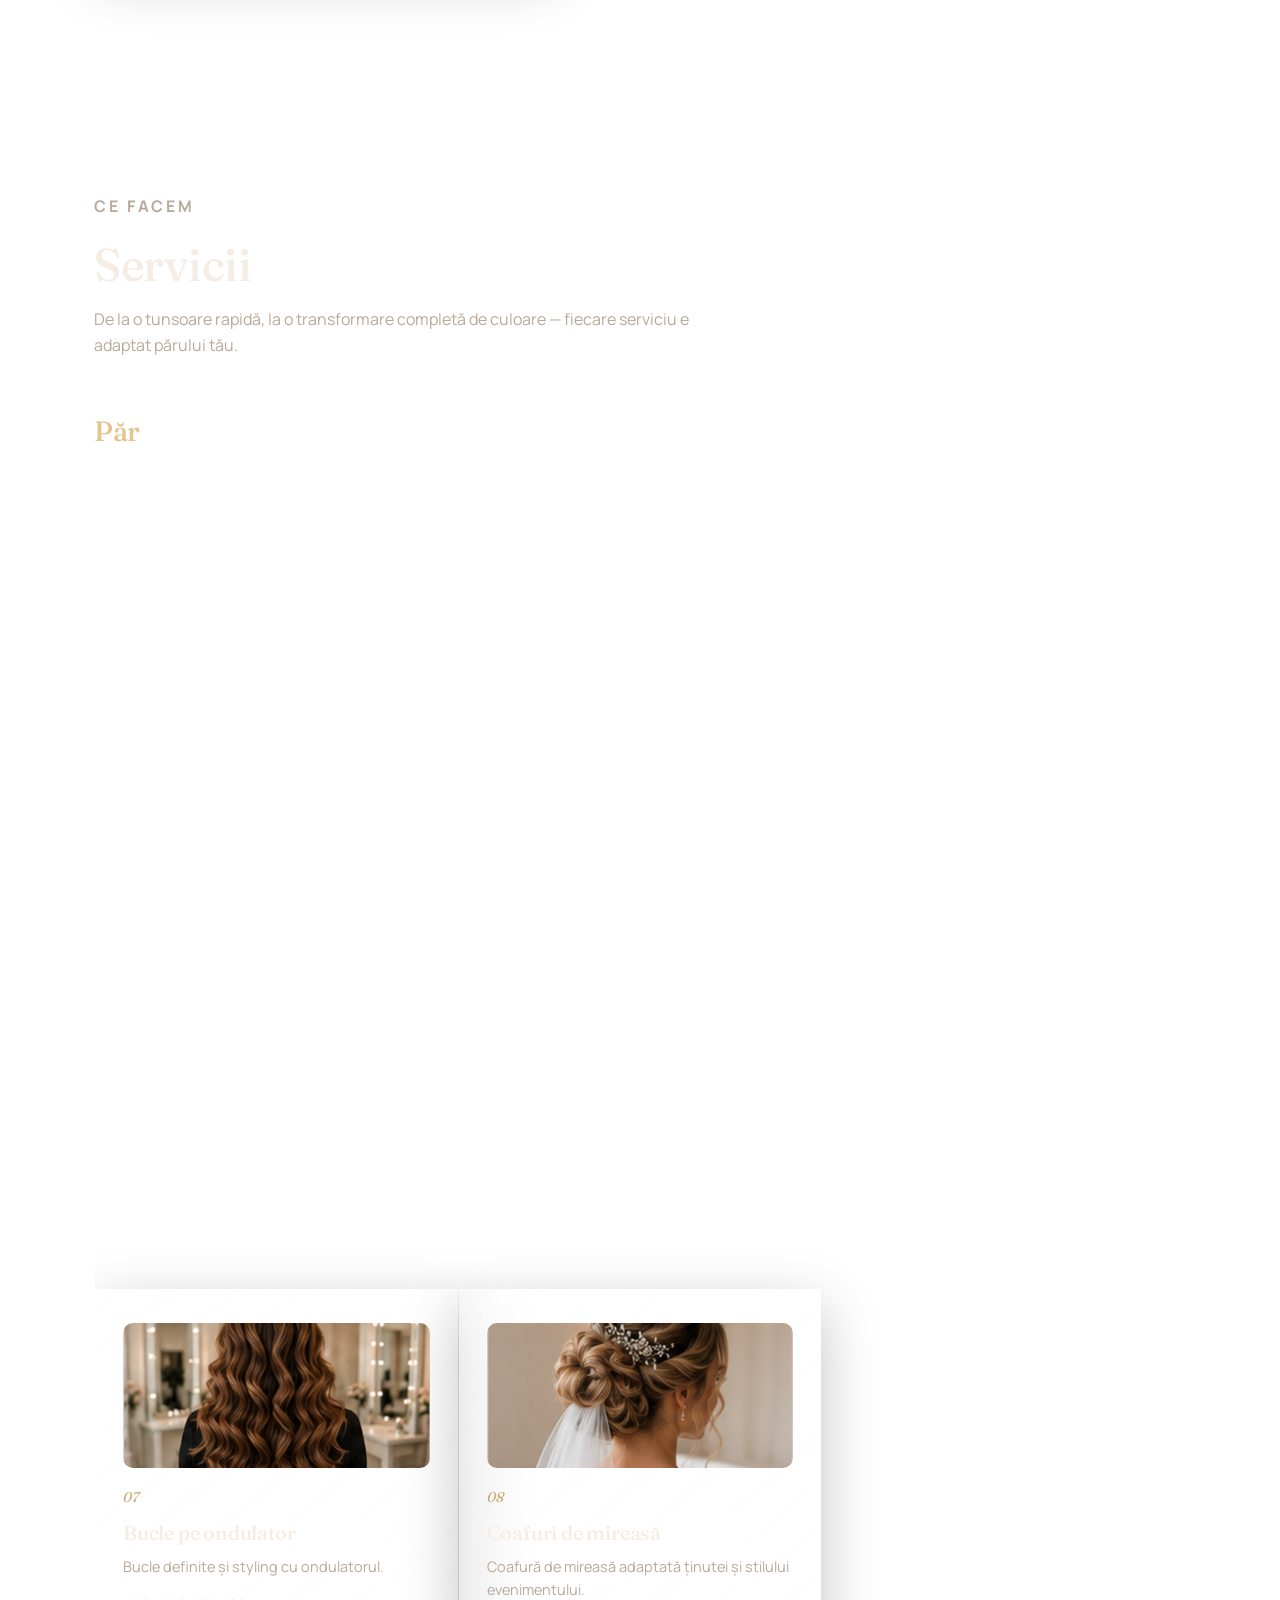
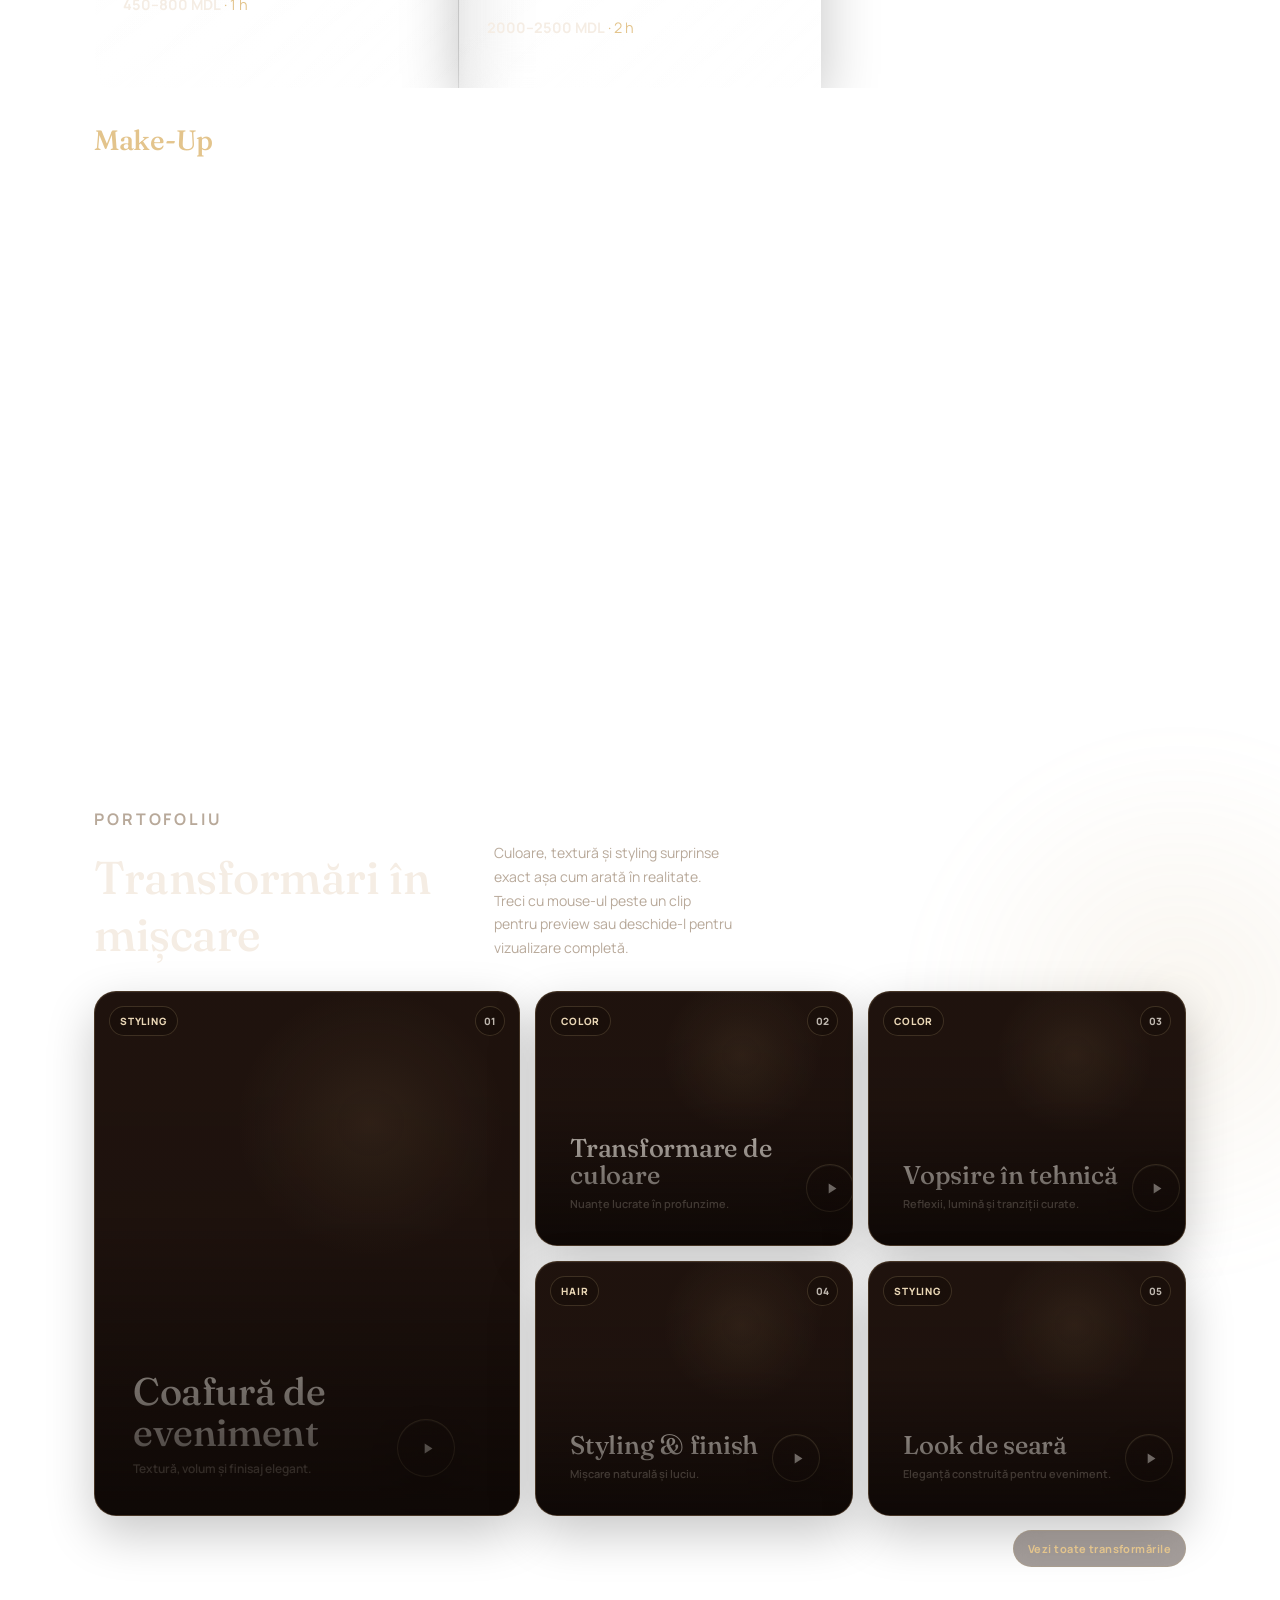
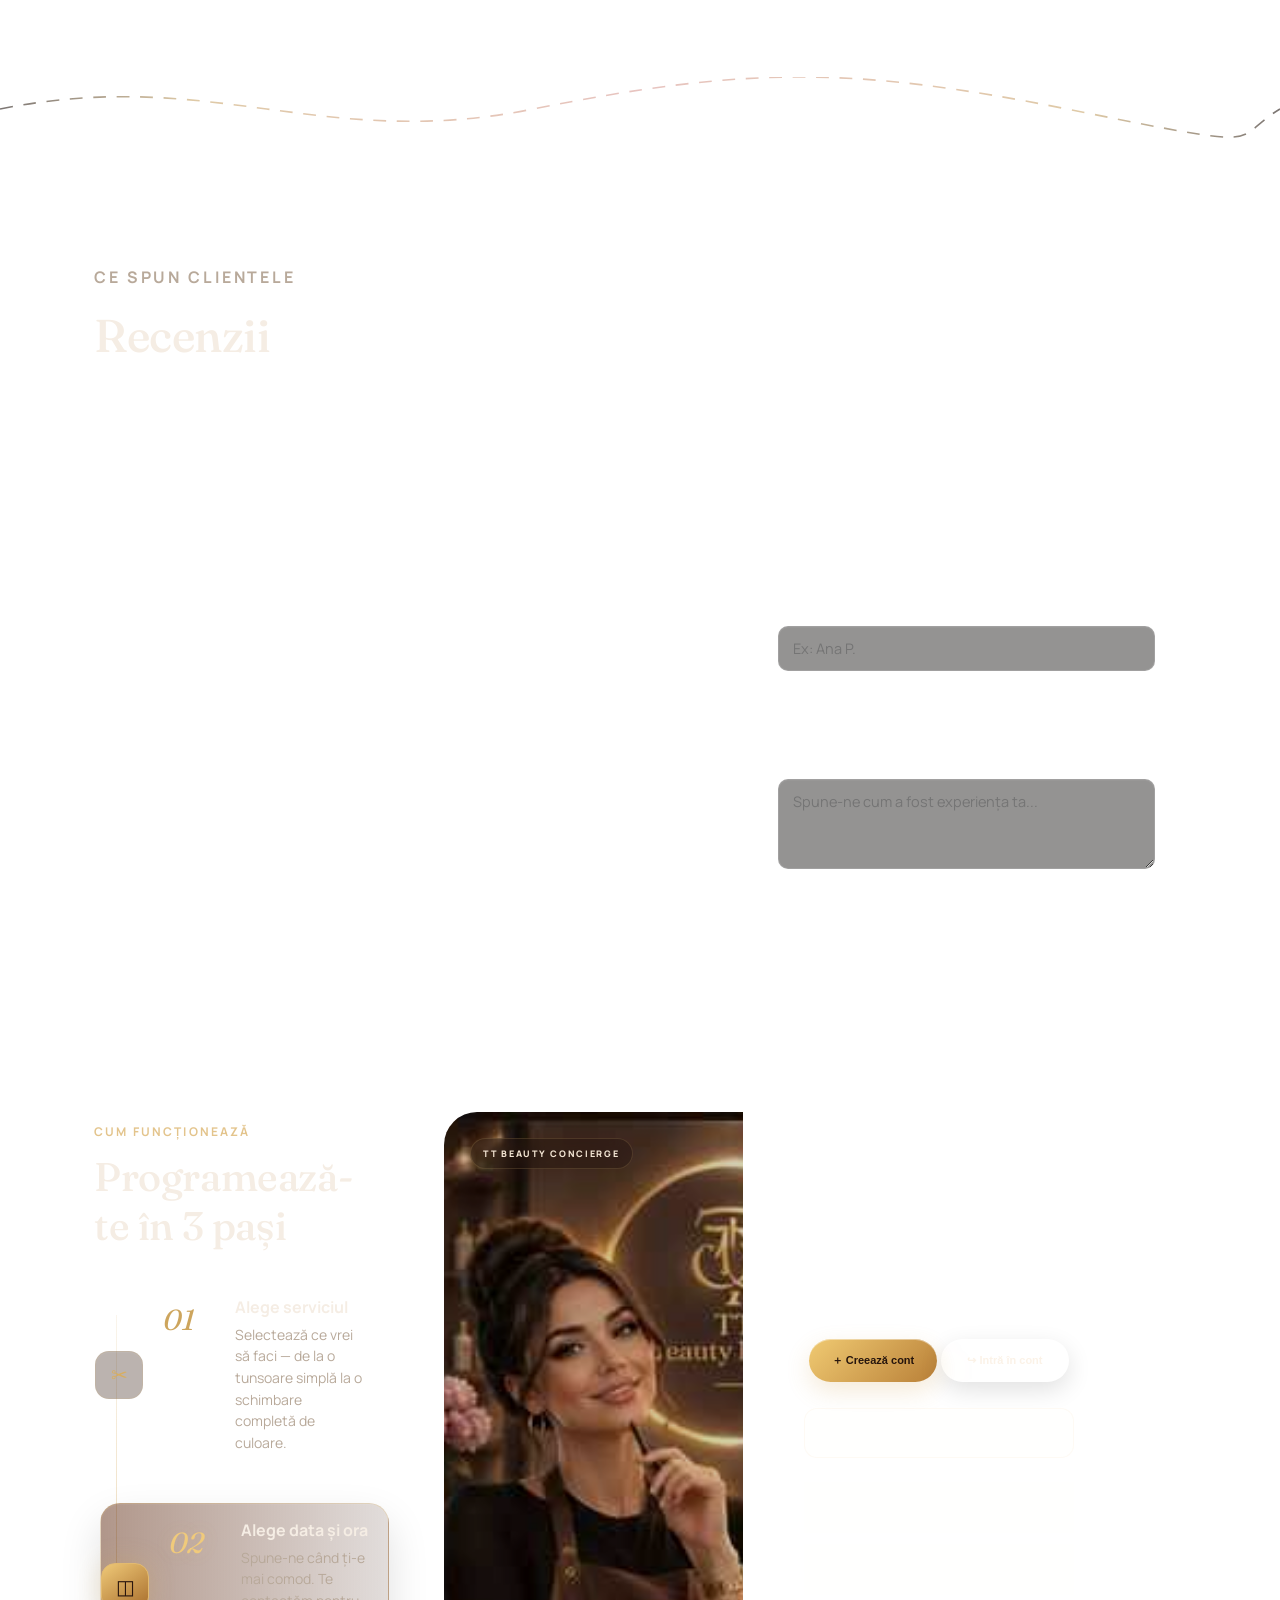
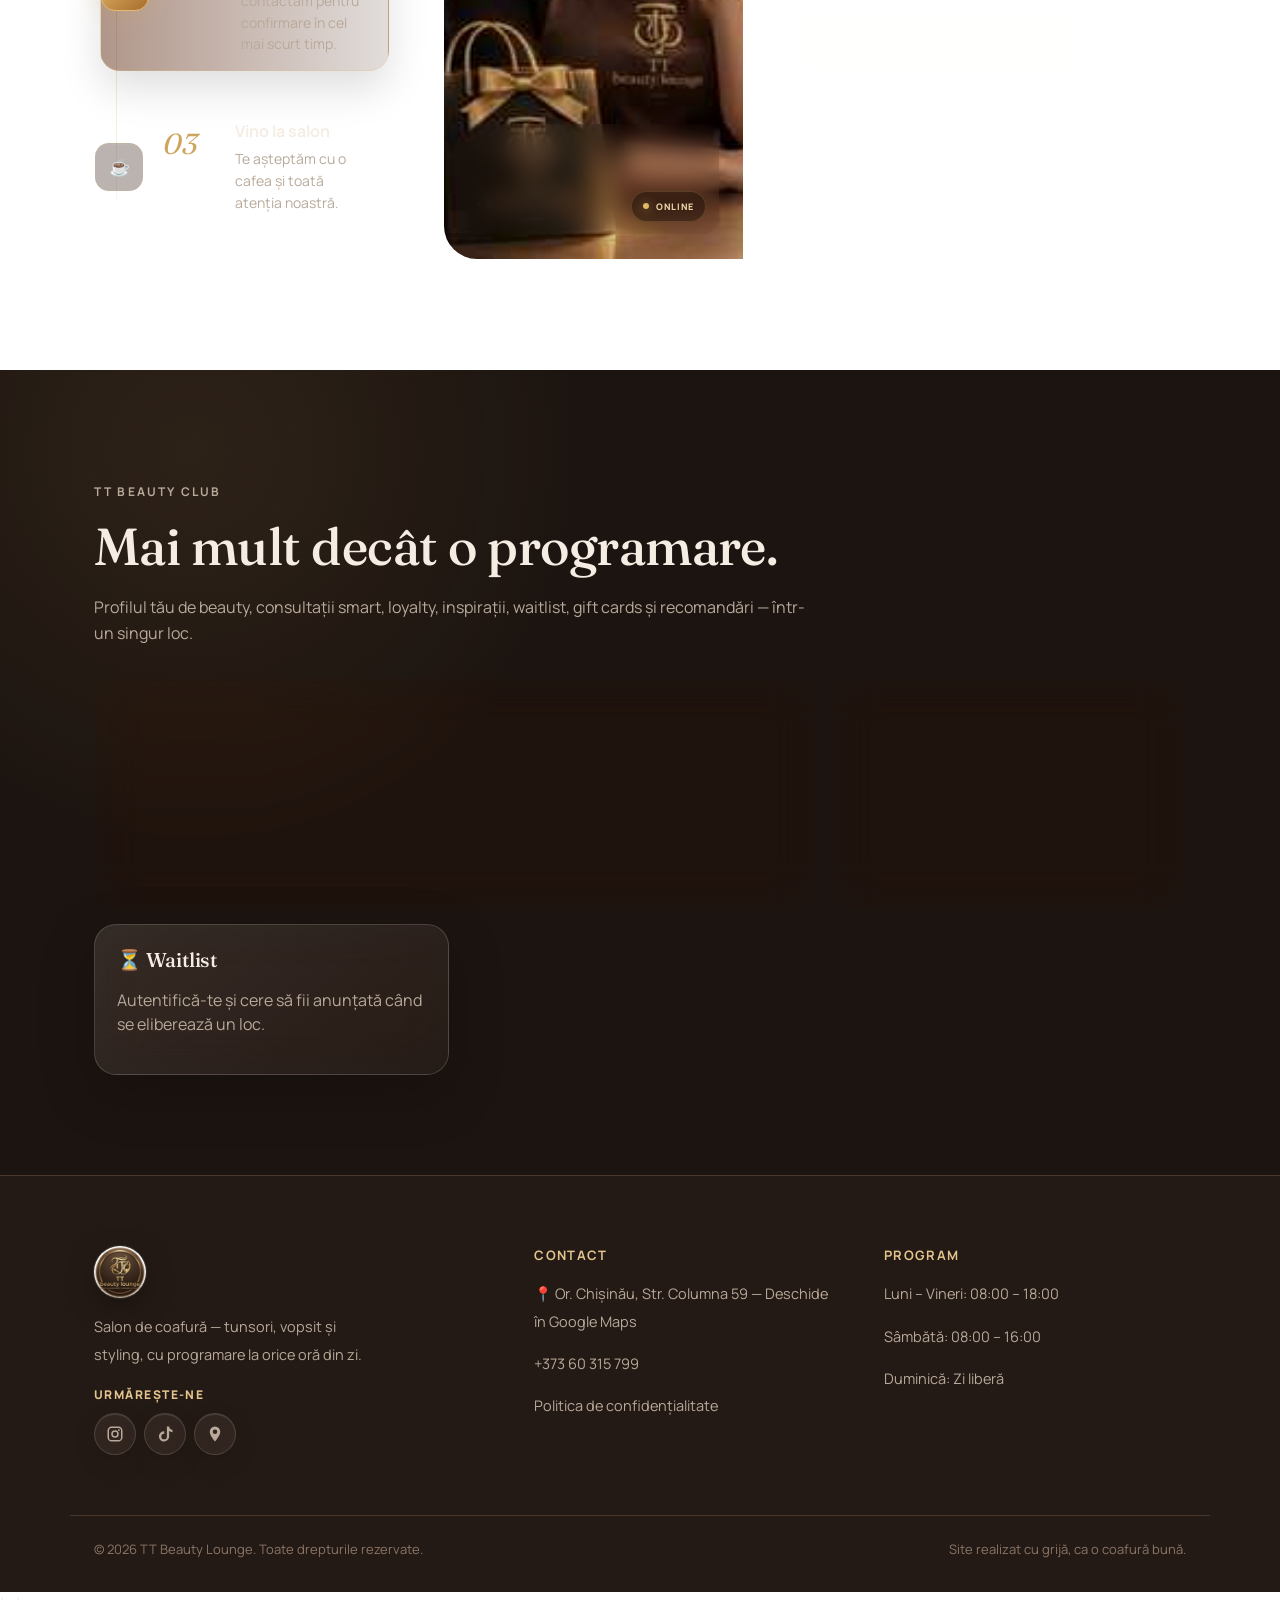
==== commit e6f09bd2: "Bust cache for concierge repair" ====
--- a/index.html
+++ b/index.html
@@ -475,7 +475,7 @@
 </footer>
 
 <script src="js/i18n.js?v=8"></script>
-<script src="js/account.js?v=12"></script>
+<script src="js/account.js?v=13"></script>
 <script src="js/script.js?v=8"></script>
 
 <script src="js/hero-wow.js?v=1" defer></script>\n<script src="js/gallery-wow.js?v=1" defer></script>\n</body>
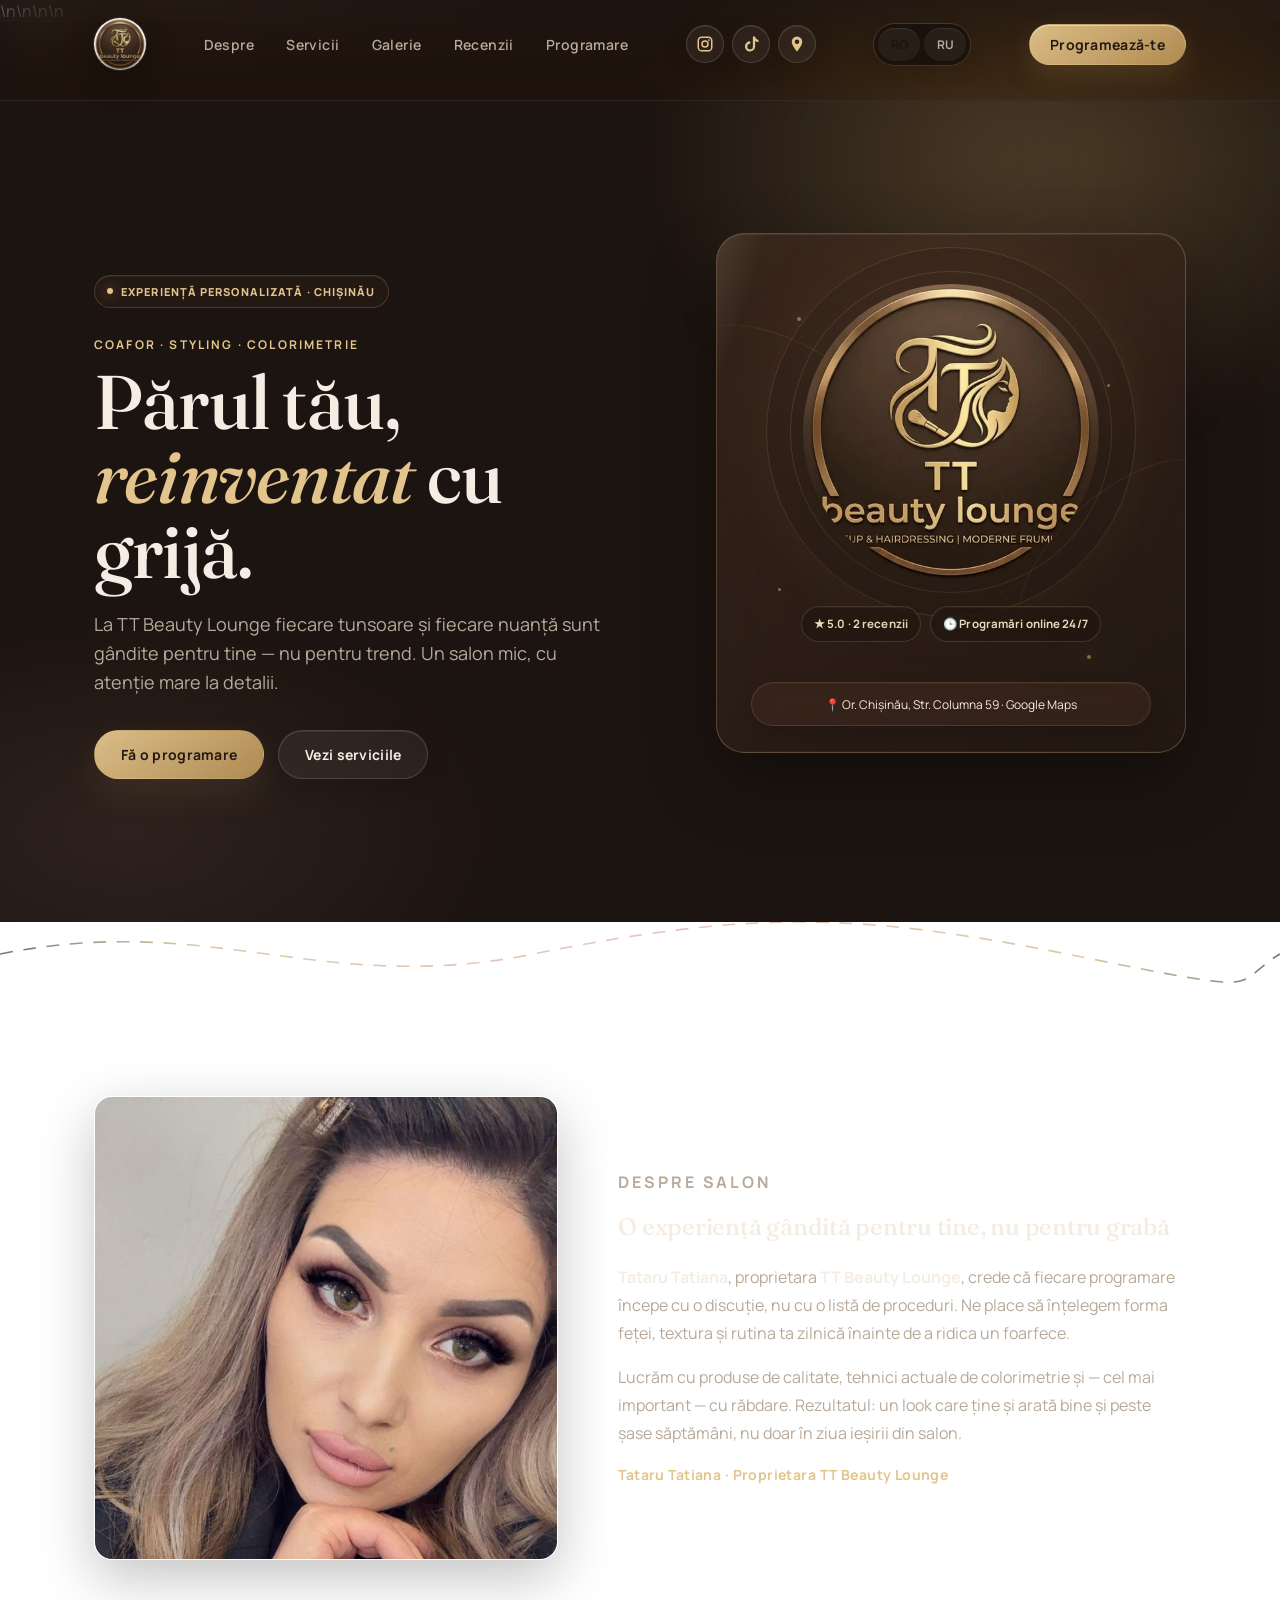
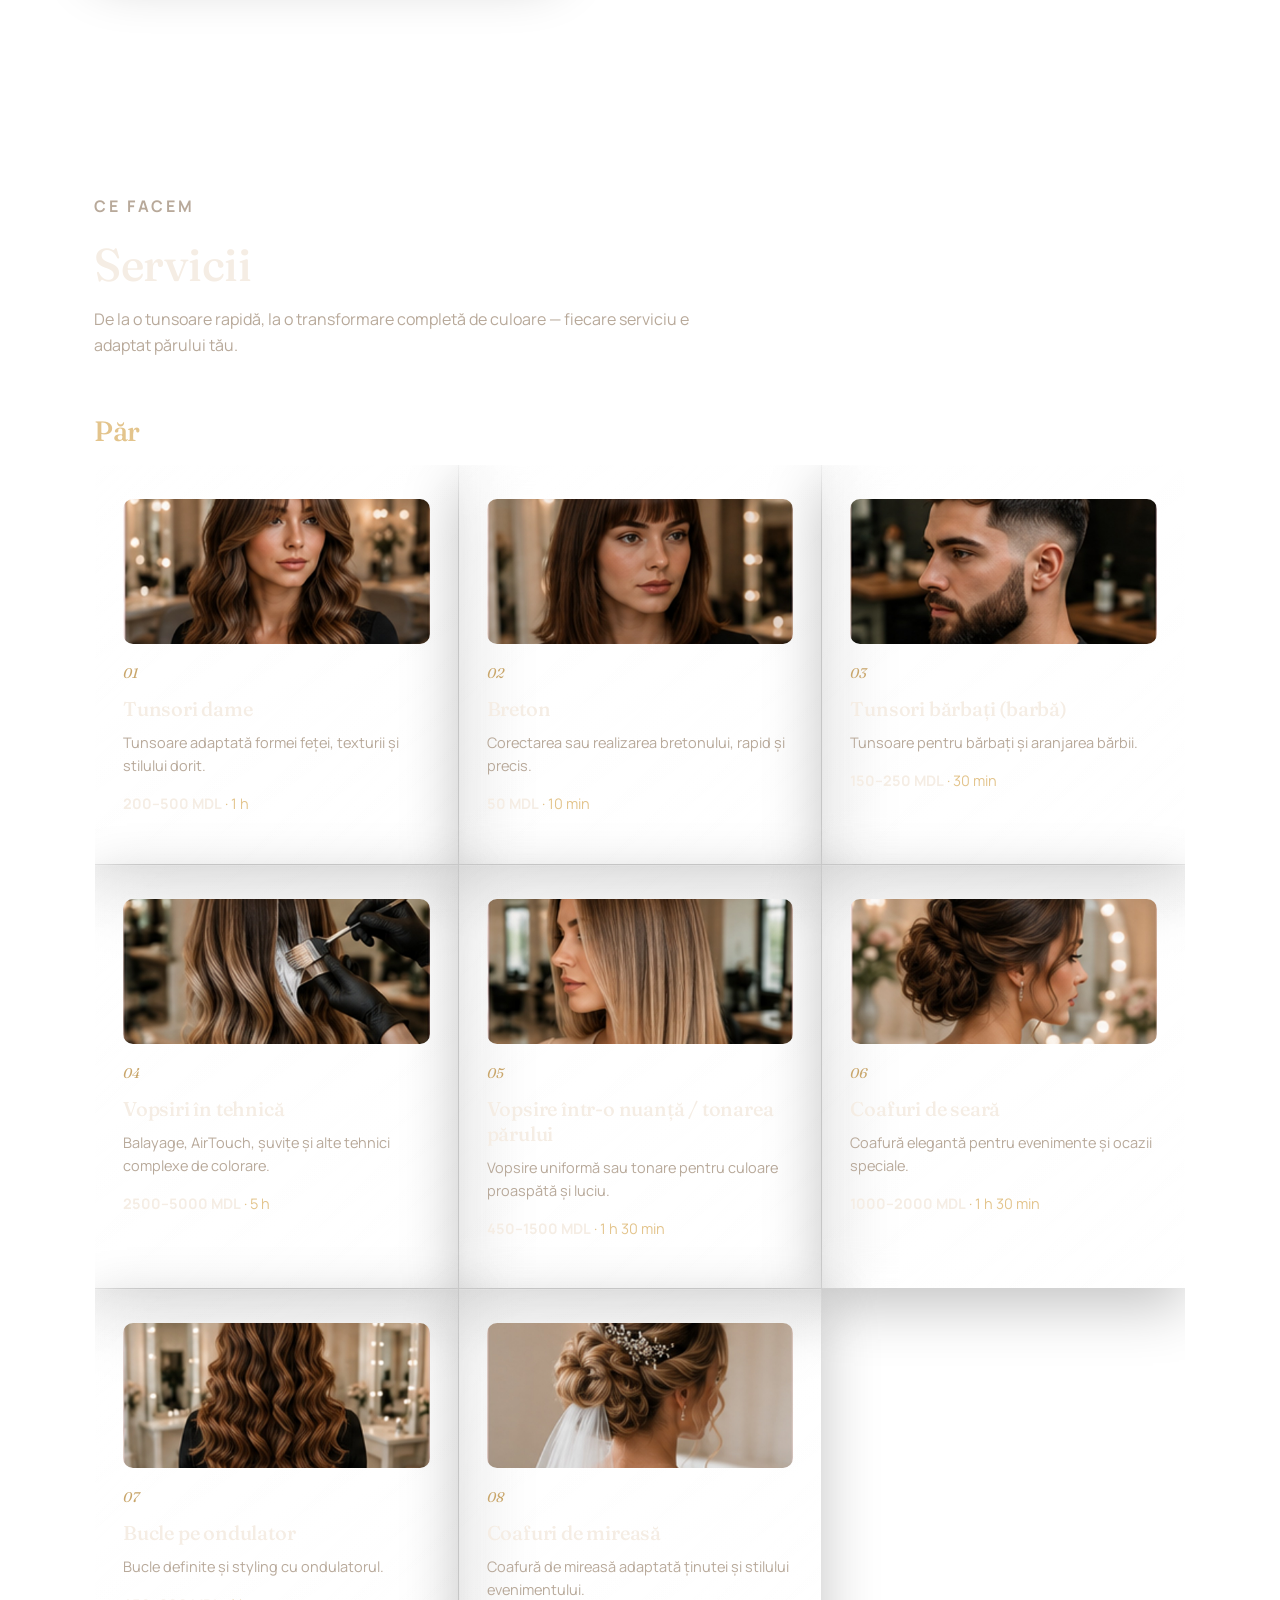
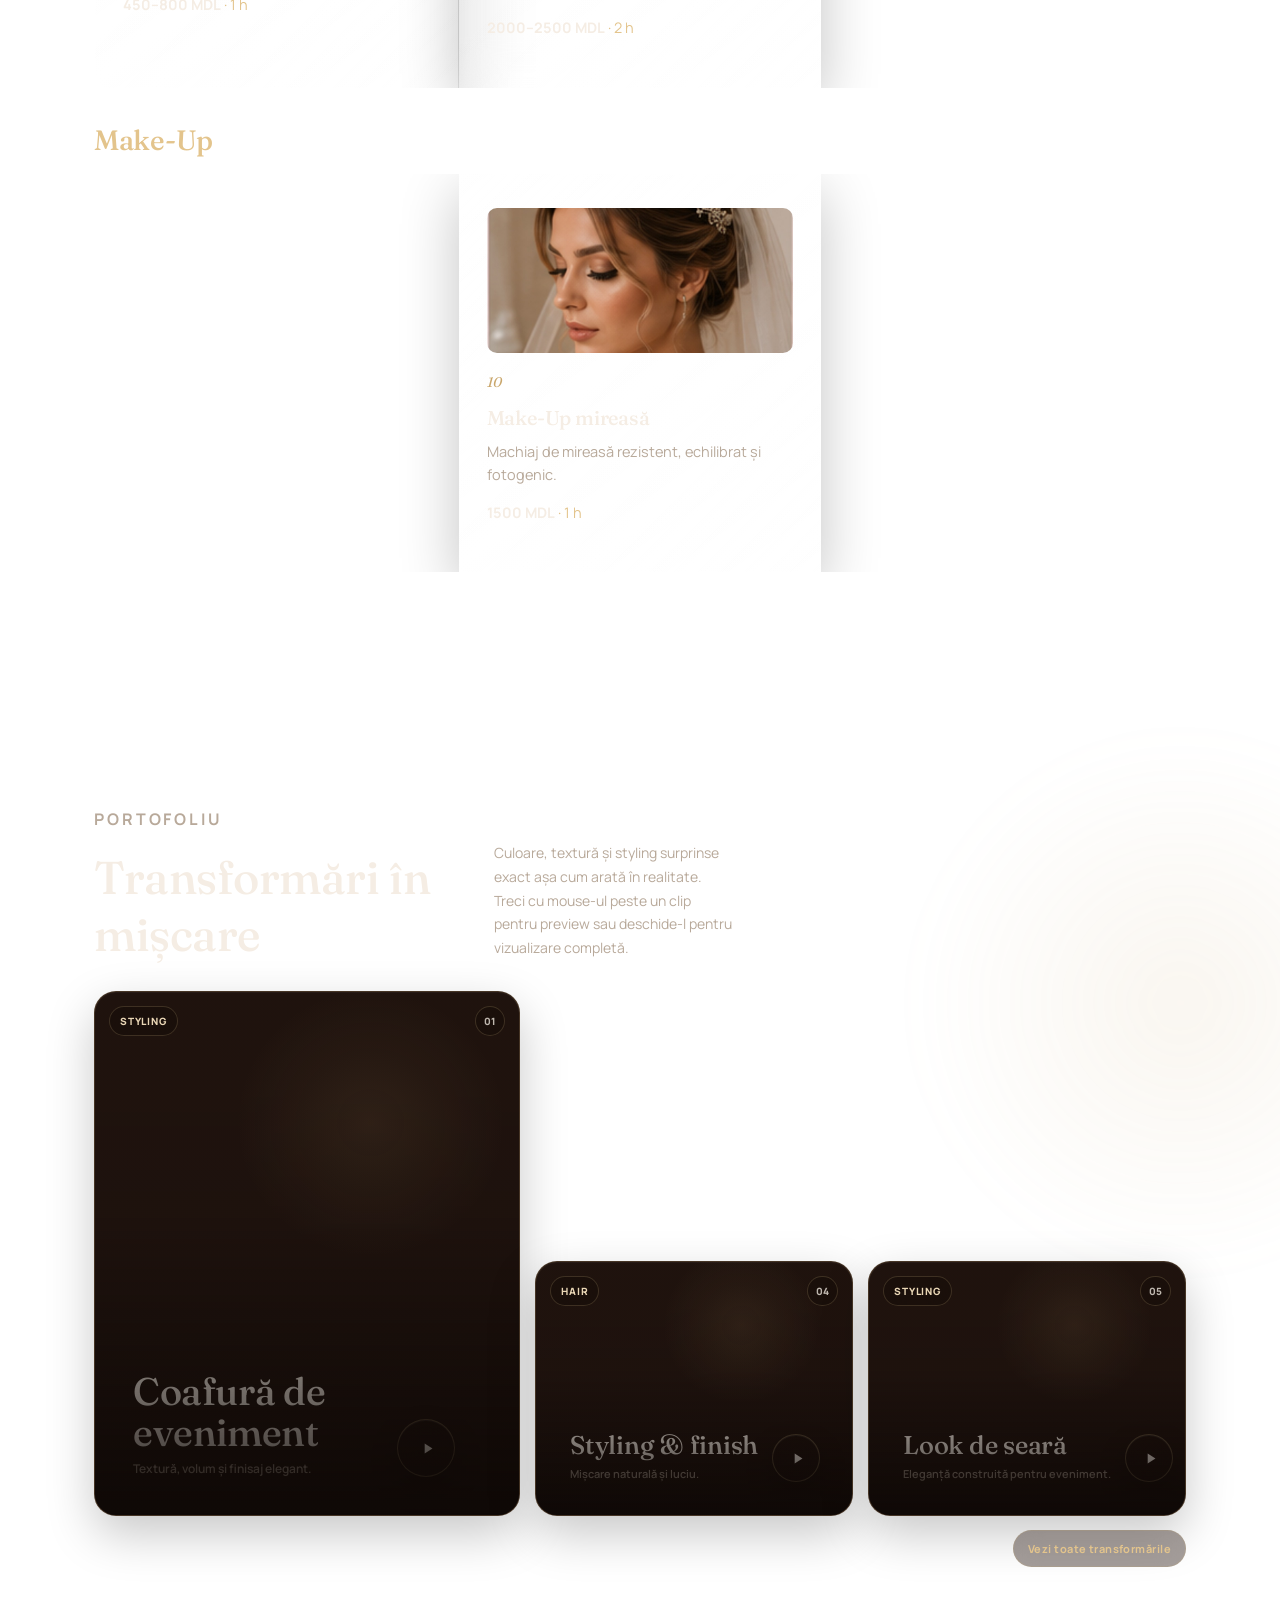
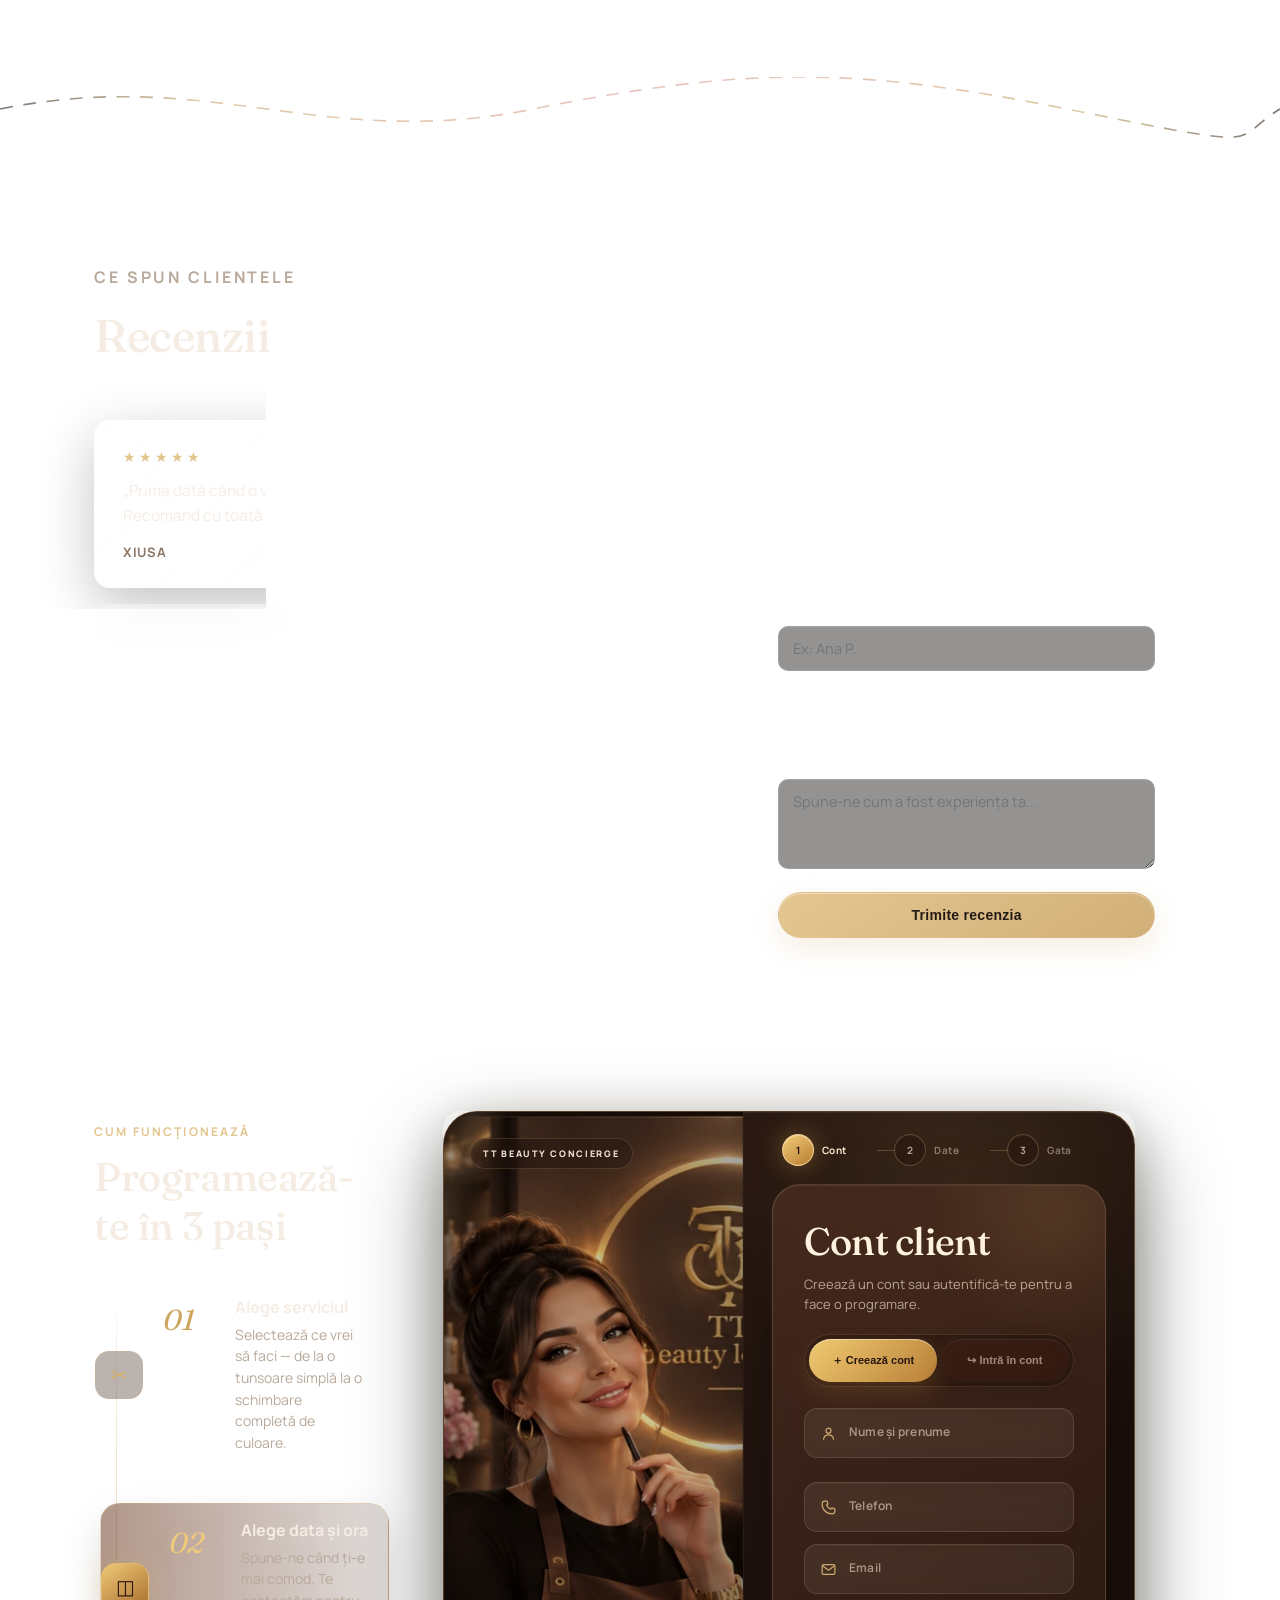
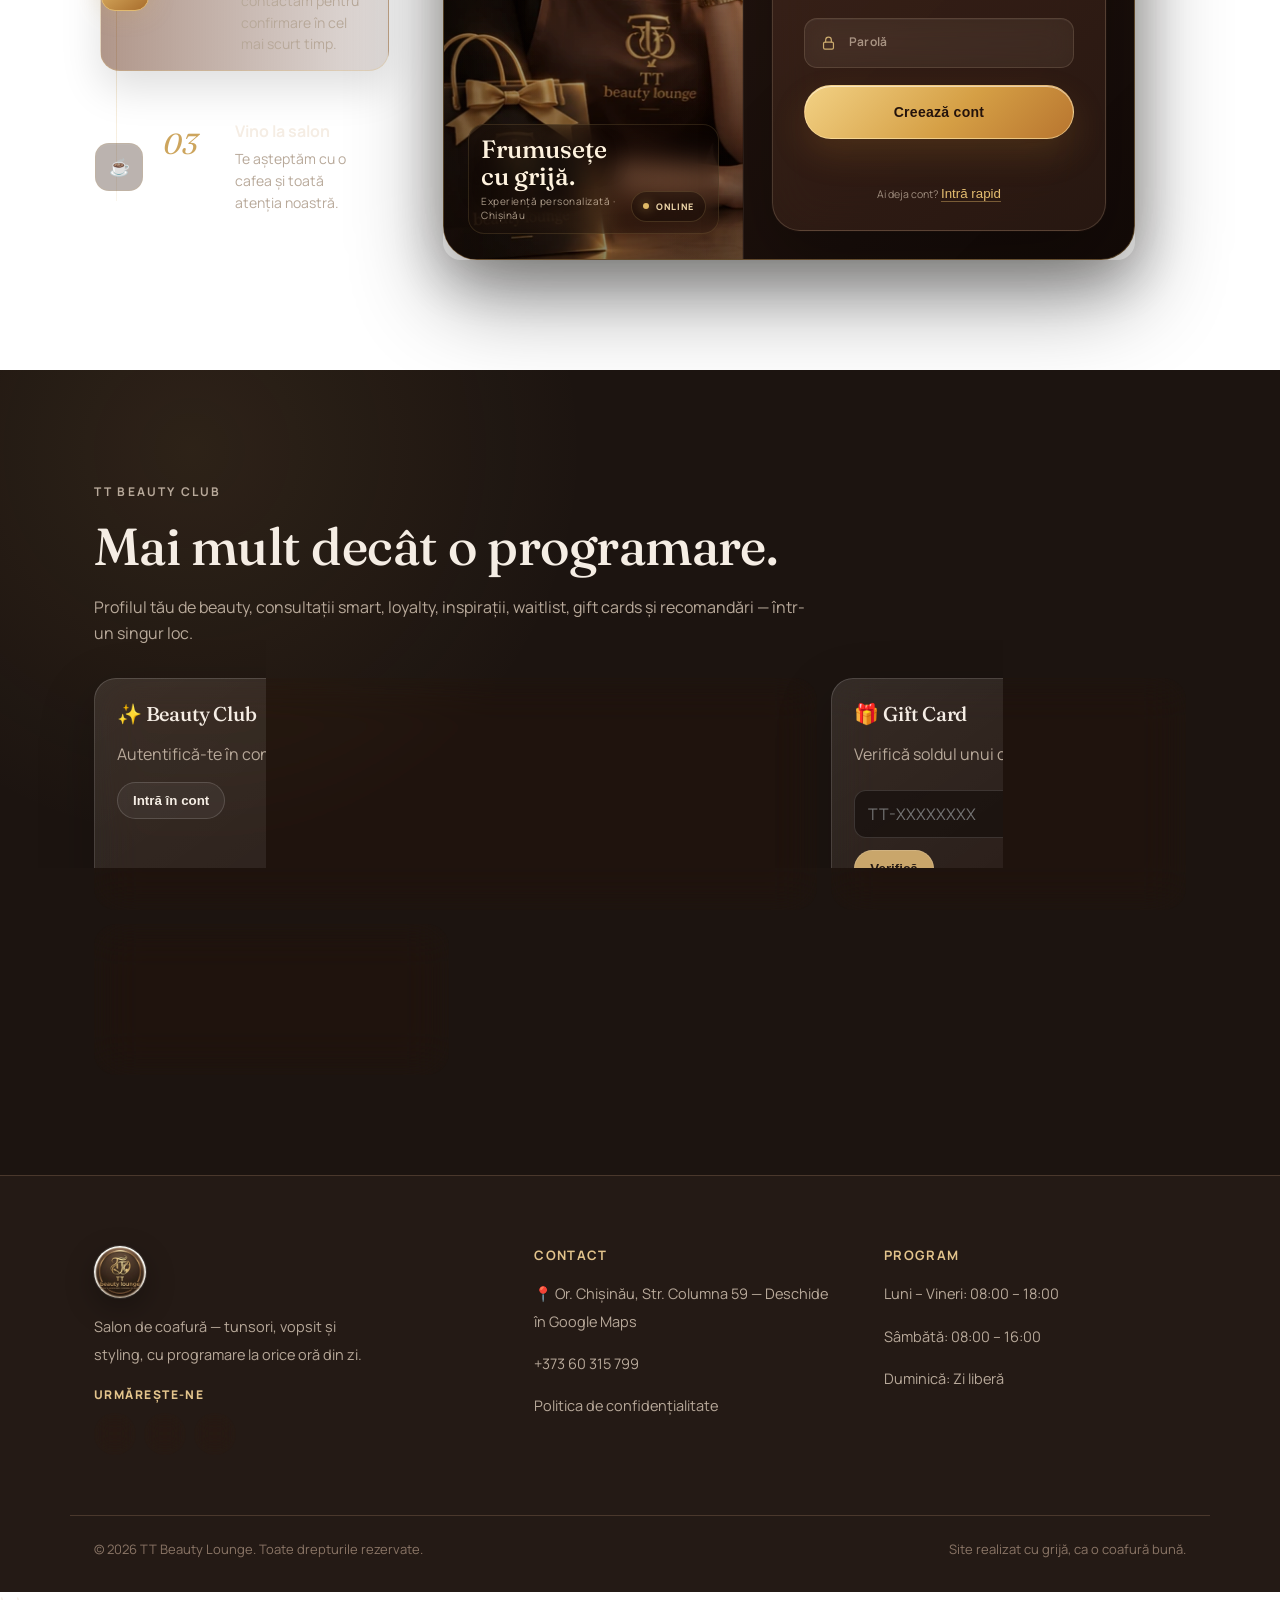
==== commit 946f1bc5: "Bust cache for validated HD concierge" ====
--- a/index.html
+++ b/index.html
@@ -475,7 +475,7 @@
 </footer>
 
 <script src="js/i18n.js?v=8"></script>
-<script src="js/account.js?v=13"></script>
+<script src="js/account.js?v=14"></script>
 <script src="js/script.js?v=8"></script>
 
 <script src="js/hero-wow.js?v=1" defer></script>\n<script src="js/gallery-wow.js?v=1" defer></script>\n</body>
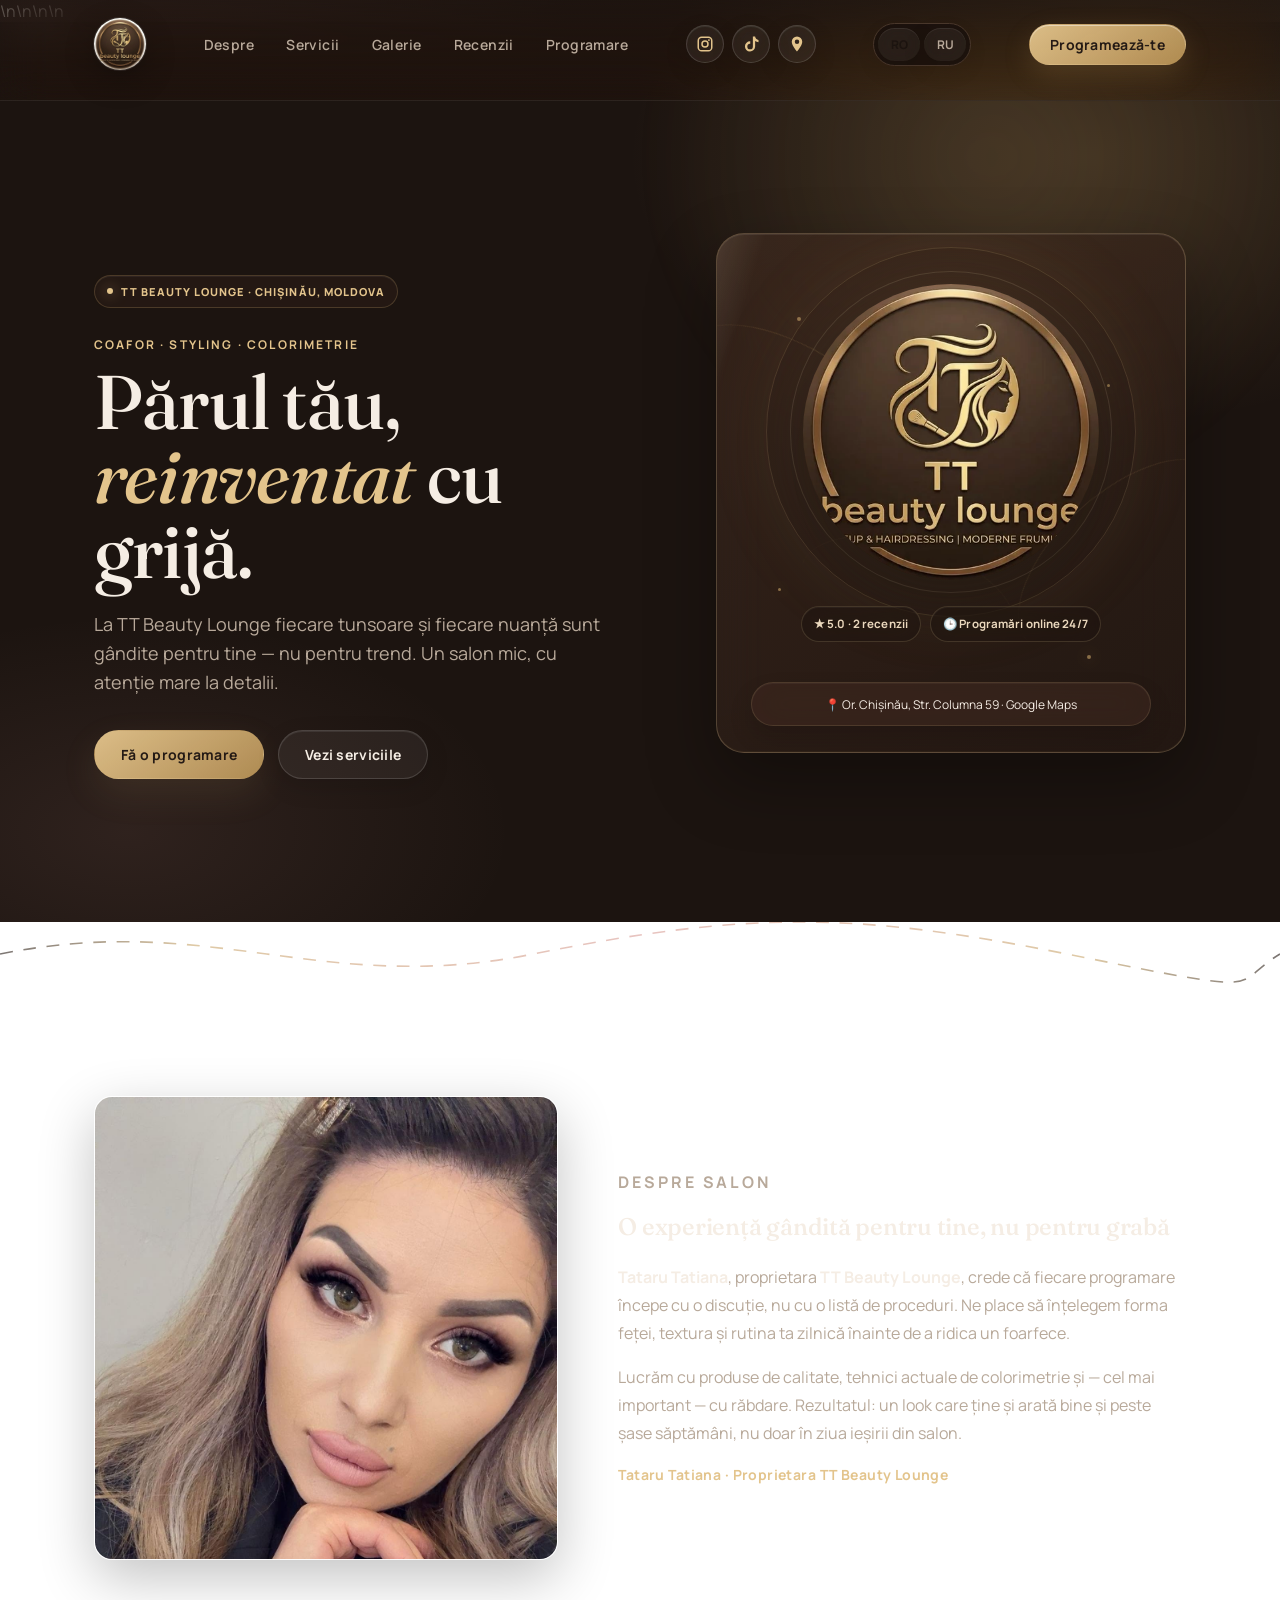
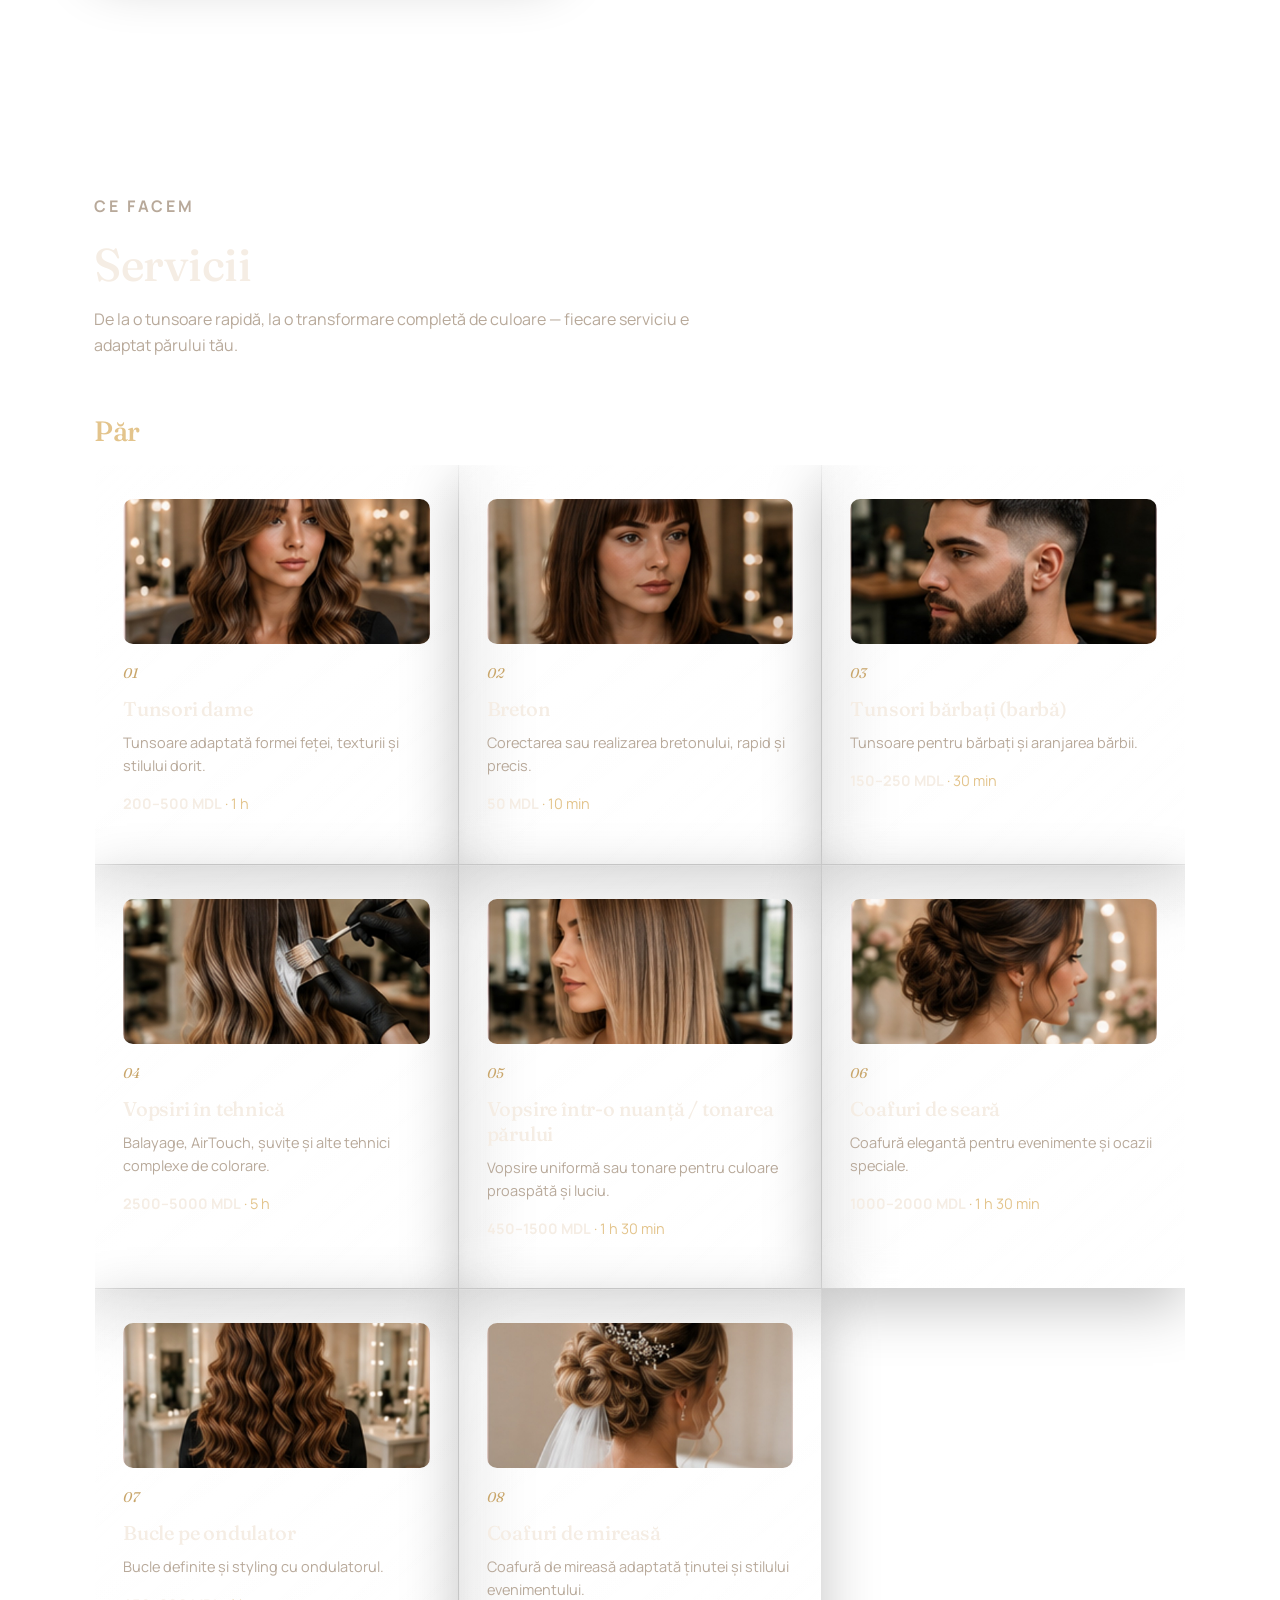
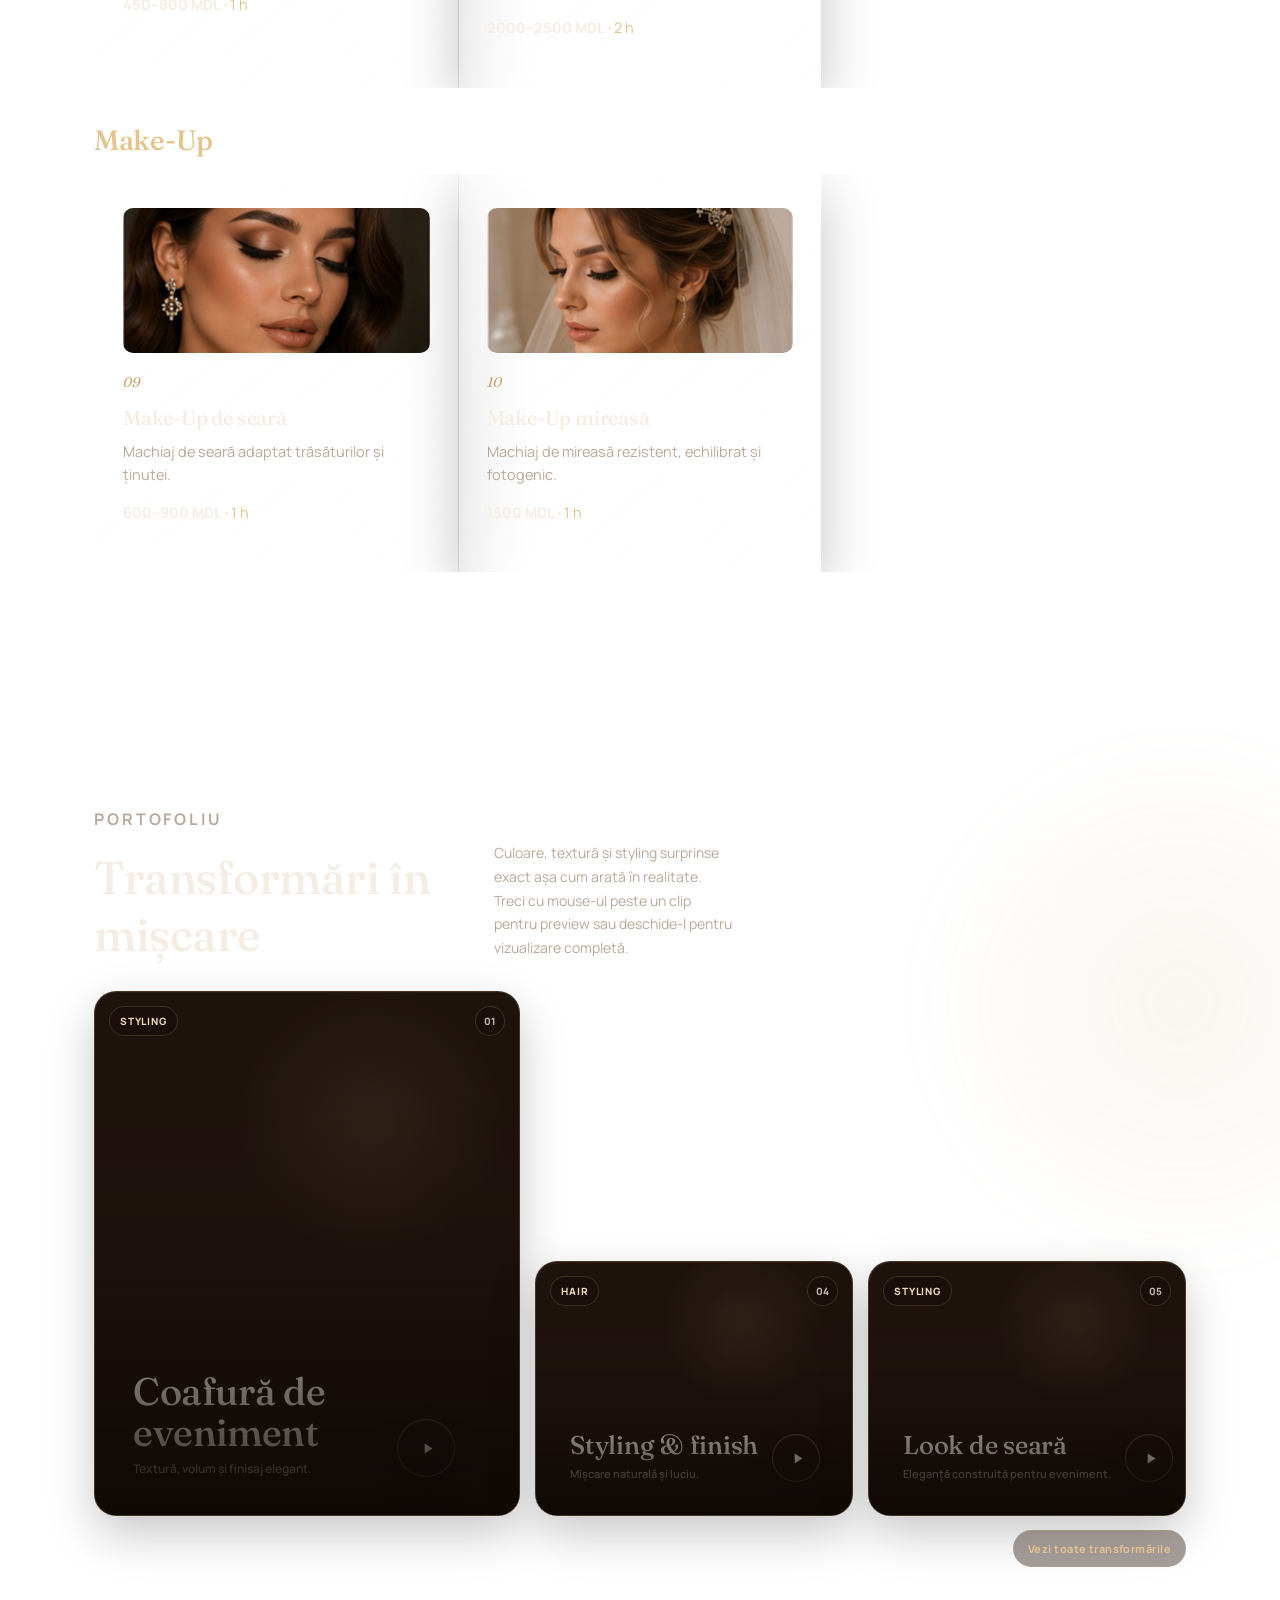
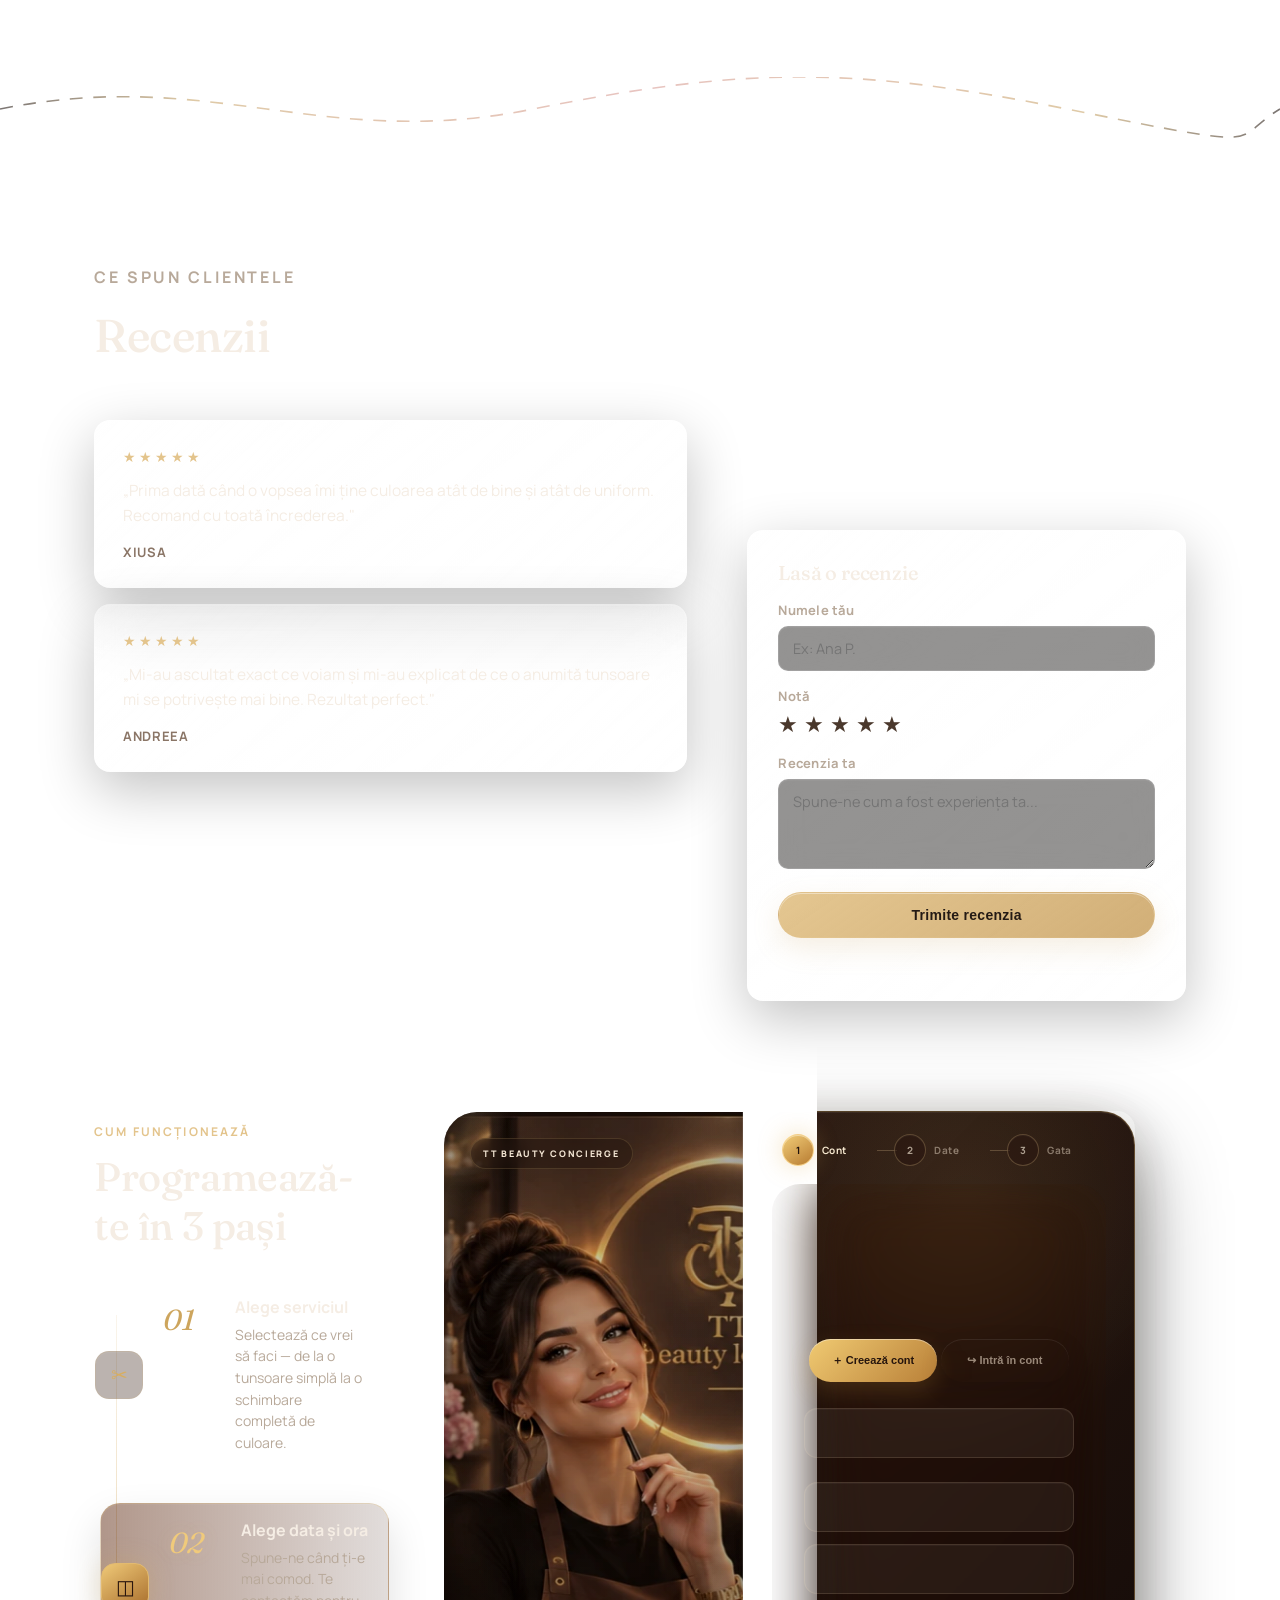
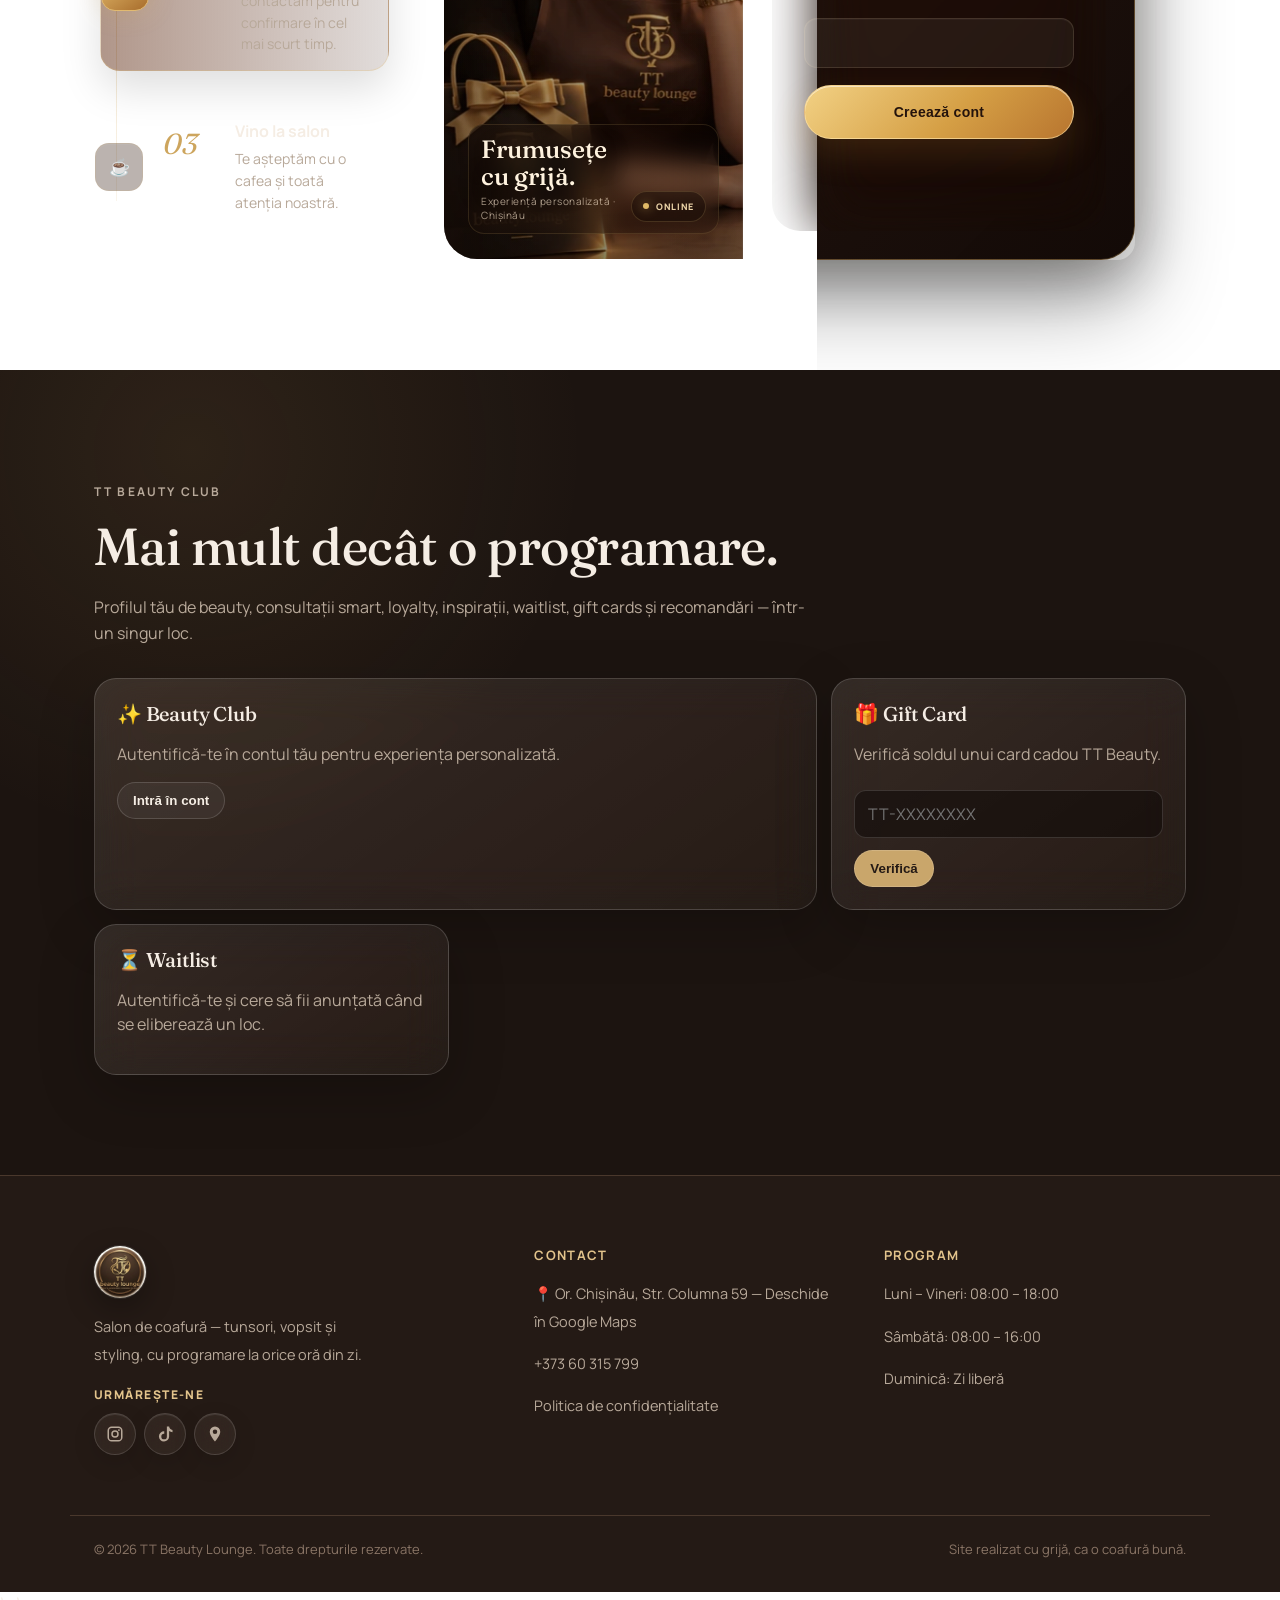
==== commit 3aed4ce3: "Improve local SEO for TT Beauty Lounge Chisinau Moldova" ====
--- a/index.html
+++ b/index.html
@@ -3,24 +3,27 @@
 <head>
 <meta charset="UTF-8">
 <meta name="viewport" content="width=device-width, initial-scale=1.0">
-<title>TT Beauty Lounge — Coafor, Styling & Colorimetrie Chișinău</title>
-<meta name="description" content="TT Beauty Lounge — salon de coafură în Chișinău. Tunsori, vopsit, balayage, coafuri de mireasă și make-up. Programare online rapidă.">
-<meta name="keywords" content="coafor Chișinău, salon beauty, tunsori, vopsit, balayage, coafuri mireasă, make-up">
+<title>TT Beauty Lounge Chișinău | Coafor, Vopsire & Styling</title>
+<meta name="description" content="TT Beauty Lounge din Chișinău, Moldova — coafor pe Str. Columna 59. Tunsori, vopsire, balayage, styling, coafuri de eveniment și make-up. Programări online.">
+<meta name="keywords" content="TT Beauty Lounge, TT Beauty Lounge Chișinău, TT Beauty Lounge Moldova, coafor Chișinău, salon de frumusețe Chișinău, vopsire păr, balayage, styling, make-up">
 <meta name="author" content="TT Beauty Lounge">
-<meta name="robots" content="index, follow">
+<meta name="robots" content="index, follow, max-image-preview:large, max-snippet:-1, max-video-preview:-1">
 <link rel="canonical" href="https://ttbeautylounge.pages.dev/">
+<link rel="sitemap" type="application/xml" href="https://ttbeautylounge.pages.dev/sitemap.xml">
 <meta property="og:type" content="website">
 <meta property="og:locale" content="ro_MD">
 <meta property="og:locale:alternate" content="ru_RU">
 <meta property="og:site_name" content="TT Beauty Lounge">
-<meta property="og:title" content="TT Beauty Lounge — Părul tău, reinventat cu grijă">
-<meta property="og:description" content="Salon de coafură în Chișinău. Tunsori, vopsit, balayage, coafuri de mireasă și make-up. Programare online.">
+<meta property="og:title" content="TT Beauty Lounge Chișinău — Coafor, Vopsire & Styling">
+<meta property="og:description" content="Salon de coafură în Chișinău, Str. Columna 59. Tunsori, vopsire, balayage, styling, coafuri și make-up. Programări online.">
 <meta property="og:url" content="https://ttbeautylounge.pages.dev/">
 <meta property="og:image" content="https://ttbeautylounge.pages.dev/images/tt-beauty-lounge-logo-new.webp?v=3">
+<meta property="og:image:alt" content="Logo TT Beauty Lounge Chișinău">
 <meta name="twitter:card" content="summary_large_image">
-<meta name="twitter:title" content="TT Beauty Lounge — Coafor Chișinău">
-<meta name="twitter:description" content="Tunsori, vopsit, balayage, coafuri de mireasă și make-up.">
+<meta name="twitter:title" content="TT Beauty Lounge Chișinău">
+<meta name="twitter:description" content="Coafor în Chișinău — tunsori, vopsire, balayage, styling, coafuri de eveniment și make-up.">
 <meta name="twitter:image" content="https://ttbeautylounge.pages.dev/images/tt-beauty-lounge-logo-new.webp?v=3">
+<meta name="twitter:image:alt" content="Logo TT Beauty Lounge Chișinău">
 <link rel="icon" type="image/png" href="images/favicon.png">
 <link rel="apple-touch-icon" href="images/favicon.png">
 <meta name="theme-color" content="#1c1410">
@@ -32,25 +35,70 @@
 <script type="application/ld+json">
 {
   "@context": "https://schema.org",
-  "@type": "HairSalon",
-  "name": "TT Beauty Lounge",
-  "image": "https://ttbeautylounge.pages.dev/images/tt-beauty-lounge-logo-new.webp?v=3",
-  "url": "https://ttbeautylounge.pages.dev/",
-  "telephone": "+37360315799",
-  "priceRange": "50–5000 MDL",
-  "address": {
-    "@type": "PostalAddress",
-    "streetAddress": "Str. Columna 59",
-    "addressLocality": "Chișinău",
-    "addressCountry": "MD"
-  },
-  "openingHoursSpecification": [
-    {"@type":"OpeningHoursSpecification","dayOfWeek":["Monday","Tuesday","Wednesday","Thursday","Friday"],"opens":"08:00","closes":"18:00"},
-    {"@type":"OpeningHoursSpecification","dayOfWeek":"Saturday","opens":"08:00","closes":"16:00"}
-  ],
-  "sameAs": [
-    "https://www.instagram.com/tatiana_tataru_",
-    "https://www.tiktok.com/@tatianatatiana057"
+  "@graph": [
+    {
+      "@type": "HairSalon",
+      "@id": "https://ttbeautylounge.pages.dev/#salon",
+      "name": "TT Beauty Lounge",
+      "alternateName": "TT Beauty Lounge Chișinău",
+      "description": "TT Beauty Lounge este un salon de coafură din Chișinău, Moldova, specializat în tunsori, vopsire, balayage, styling, coafuri de eveniment și make-up.",
+      "url": "https://ttbeautylounge.pages.dev/",
+      "logo": "https://ttbeautylounge.pages.dev/images/tt-beauty-lounge-logo-new.webp?v=3",
+      "image": "https://ttbeautylounge.pages.dev/images/tt-beauty-lounge-logo-new.webp?v=3",
+      "telephone": "+37360315799",
+      "priceRange": "50–5000 MDL",
+      "currenciesAccepted": "MDL",
+      "hasMap": "https://maps.app.goo.gl/zRLtjFdoJ3BUi8KTA",
+      "address": {
+        "@type": "PostalAddress",
+        "streetAddress": "Str. Columna 59",
+        "addressLocality": "Chișinău",
+        "addressCountry": "MD"
+      },
+      "areaServed": [
+        {
+          "@type": "City",
+          "name": "Chișinău"
+        },
+        {
+          "@type": "Country",
+          "name": "Moldova"
+        }
+      ],
+      "openingHoursSpecification": [
+        {
+          "@type": "OpeningHoursSpecification",
+          "dayOfWeek": ["Monday","Tuesday","Wednesday","Thursday","Friday"],
+          "opens": "08:00",
+          "closes": "18:00"
+        },
+        {
+          "@type": "OpeningHoursSpecification",
+          "dayOfWeek": "Saturday",
+          "opens": "08:00",
+          "closes": "16:00"
+        }
+      ],
+      "sameAs": [
+        "https://www.instagram.com/tatiana_tataru_",
+        "https://www.tiktok.com/@tatianatatiana057"
+      ],
+      "potentialAction": {
+        "@type": "ReserveAction",
+        "target": "https://ttbeautylounge.pages.dev/#programare"
+      }
+    },
+    {
+      "@type": "WebSite",
+      "@id": "https://ttbeautylounge.pages.dev/#website",
+      "url": "https://ttbeautylounge.pages.dev/",
+      "name": "TT Beauty Lounge",
+      "alternateName": "TT Beauty Lounge Chișinău",
+      "publisher": {
+        "@id": "https://ttbeautylounge.pages.dev/#salon"
+      },
+      "inLanguage": ["ro","ru"]
+    }
   ]
 }
 </script>
@@ -95,7 +143,7 @@
 <section class="hero">
   <div class="wrap">
     <div class="hero-copy">
-      <div class="hero-personal-badge">Experiență personalizată · Chișinău</div>
+      <div class="hero-personal-badge">TT Beauty Lounge · Chișinău, Moldova</div>
       <p class="eyebrow">Coafor · Styling · Colorimetrie</p>
       <h1>Părul tău,<br><em>reinventat</em> cu grijă.</h1>
       <p class="lead">La TT Beauty Lounge fiecare tunsoare și fiecare nuanță sunt gândite pentru tine — nu pentru trend. Un salon mic, cu atenție mare la detalii.</p>
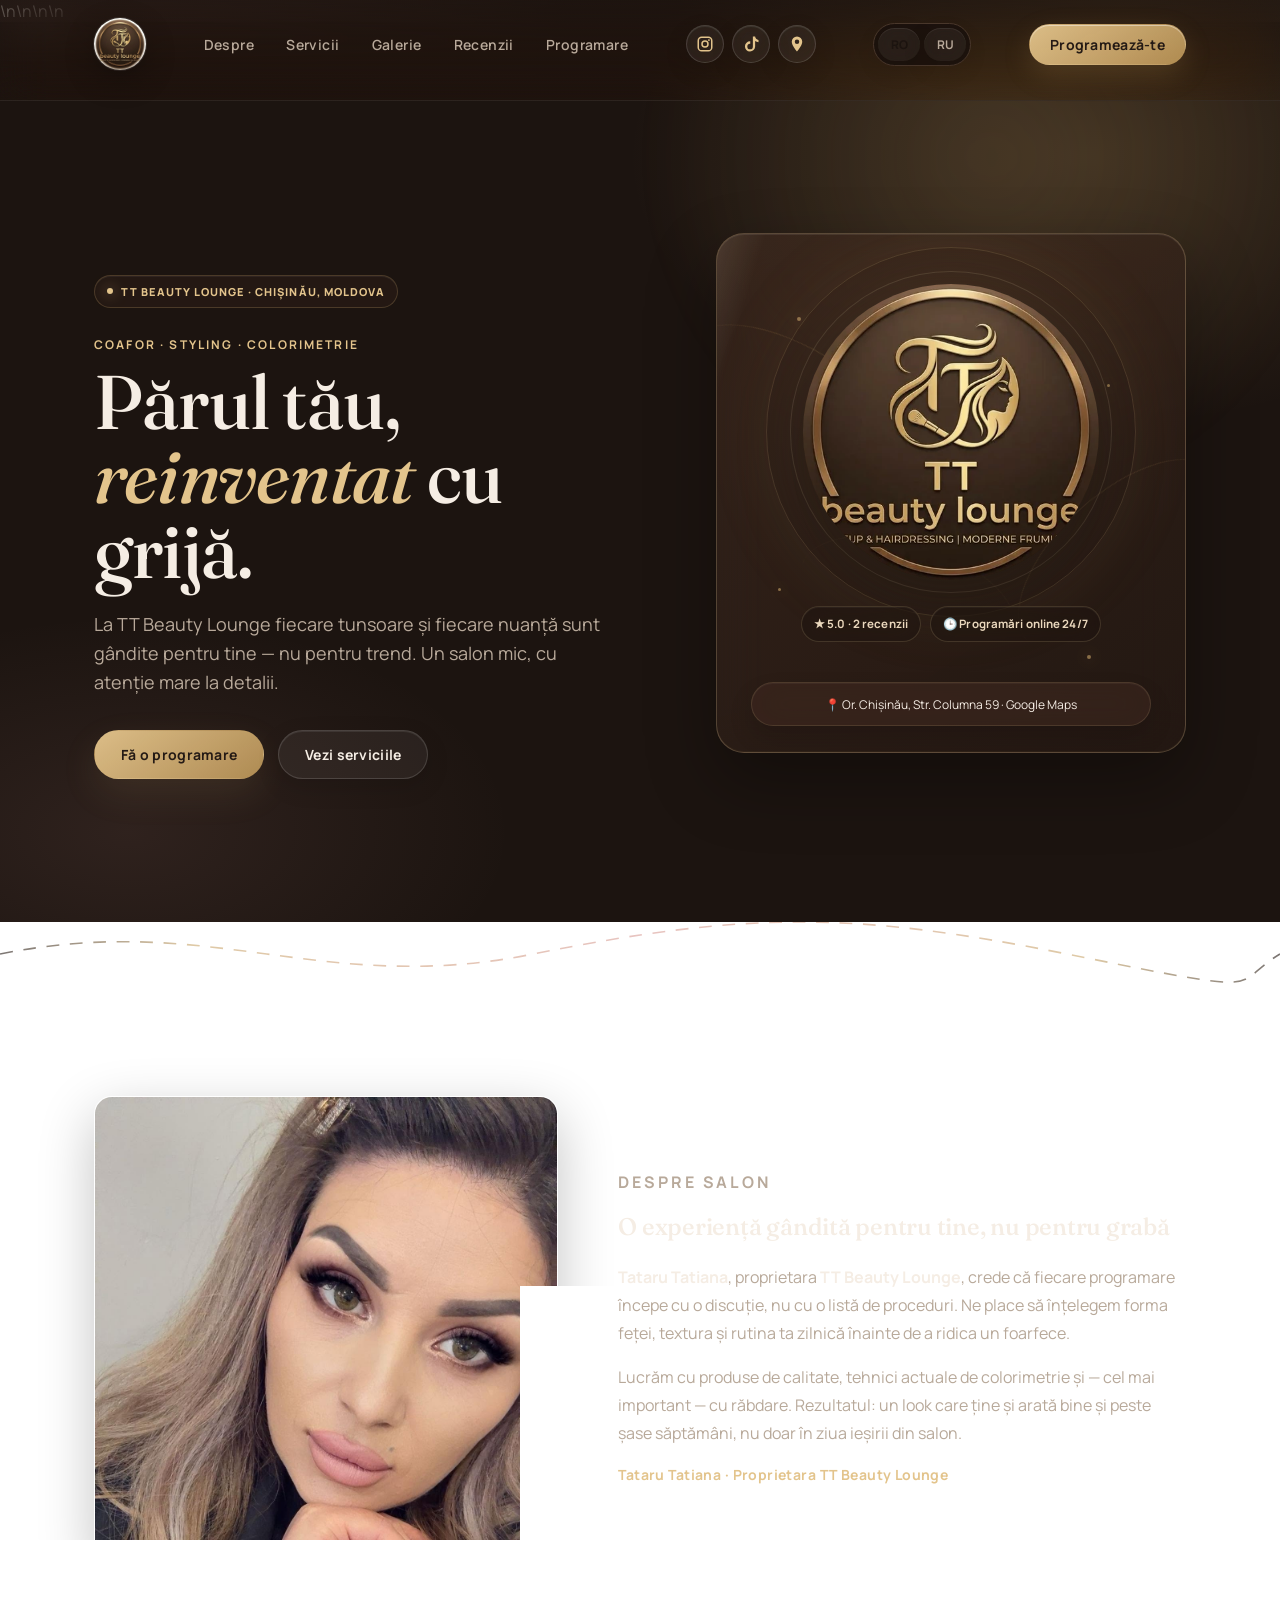
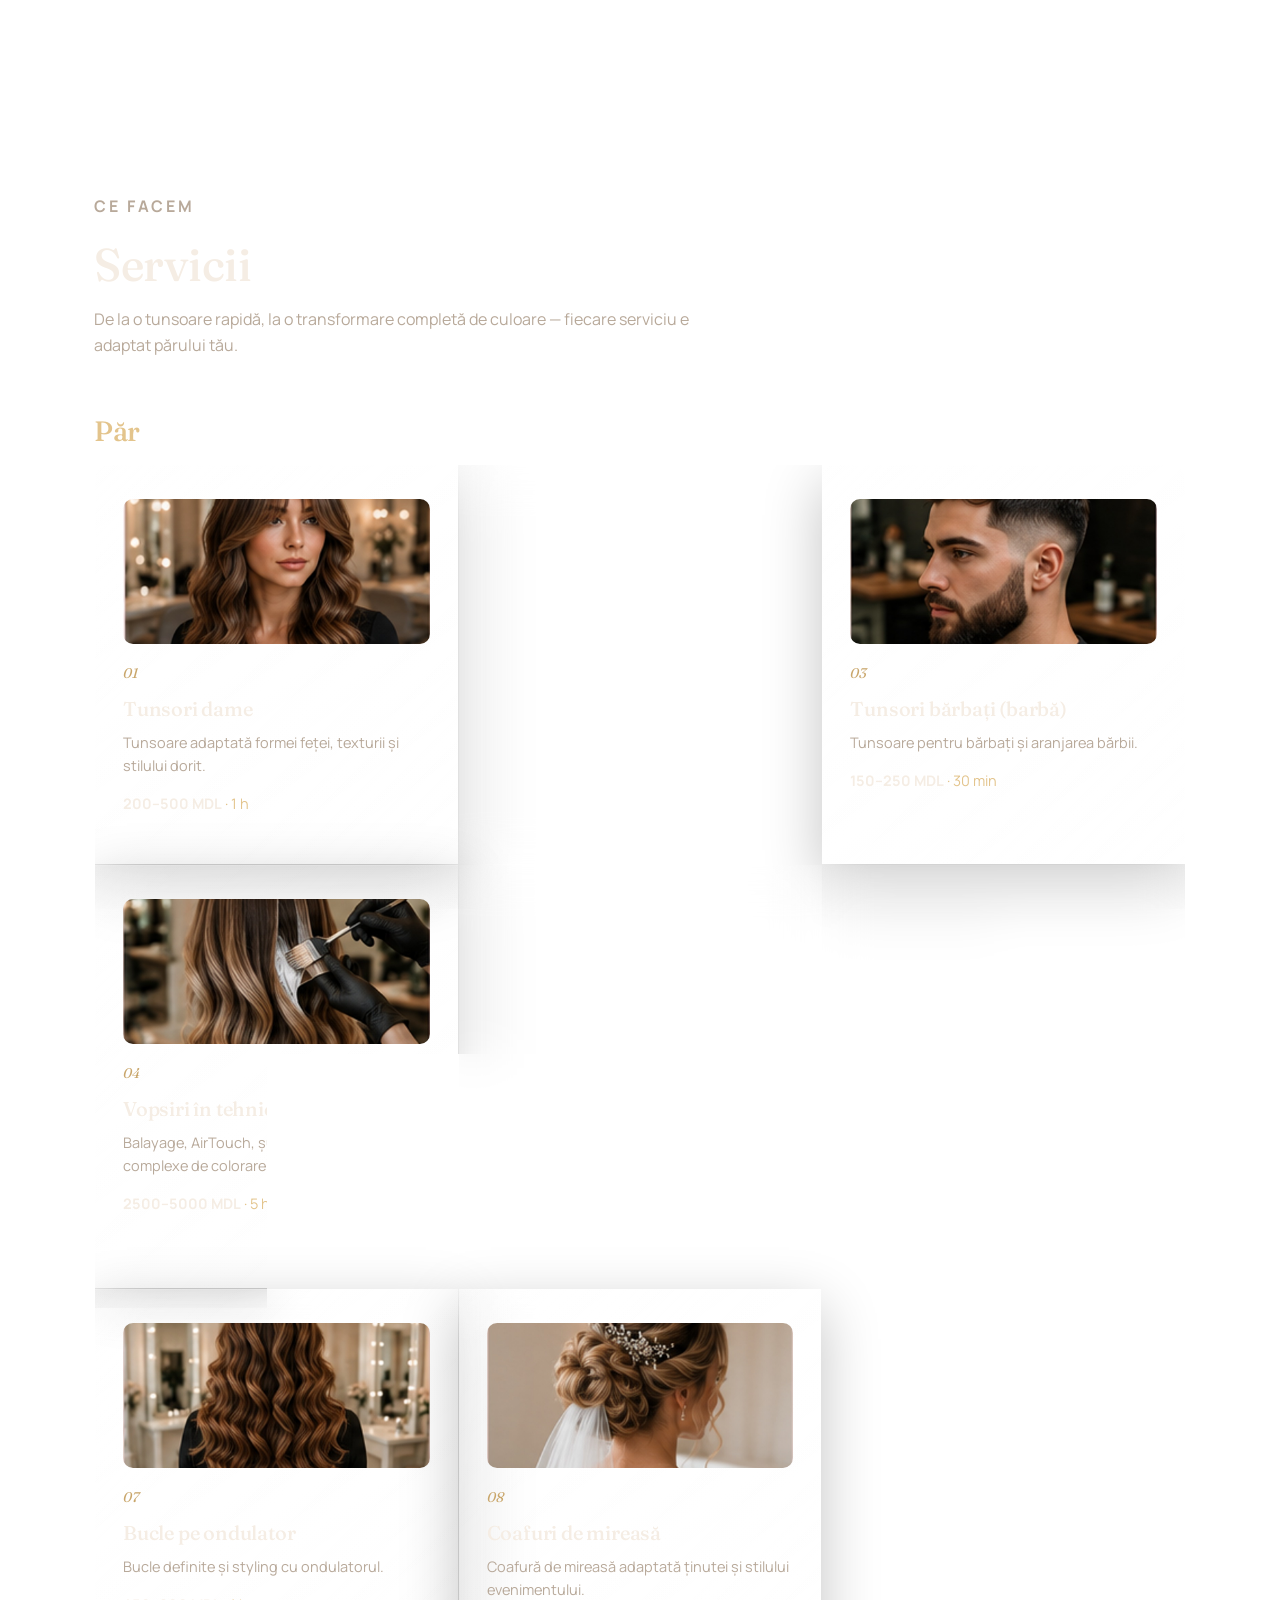
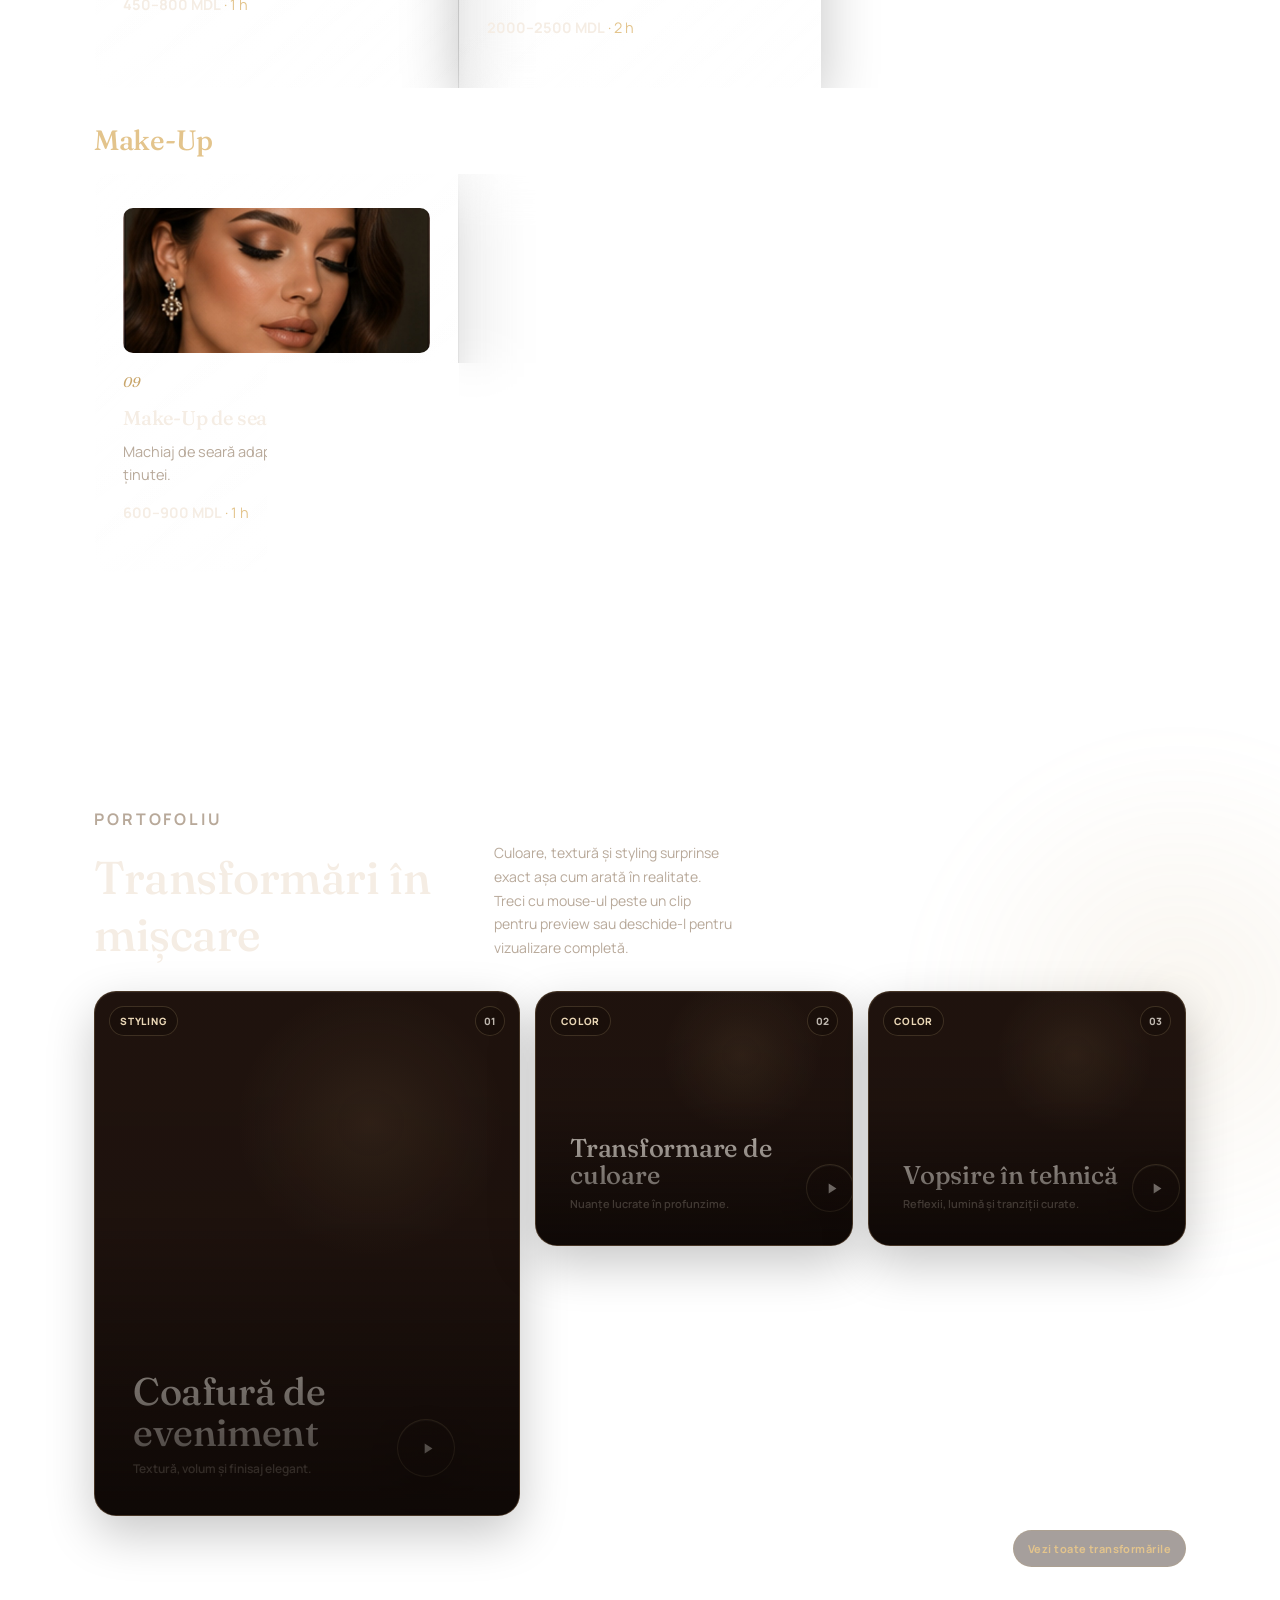
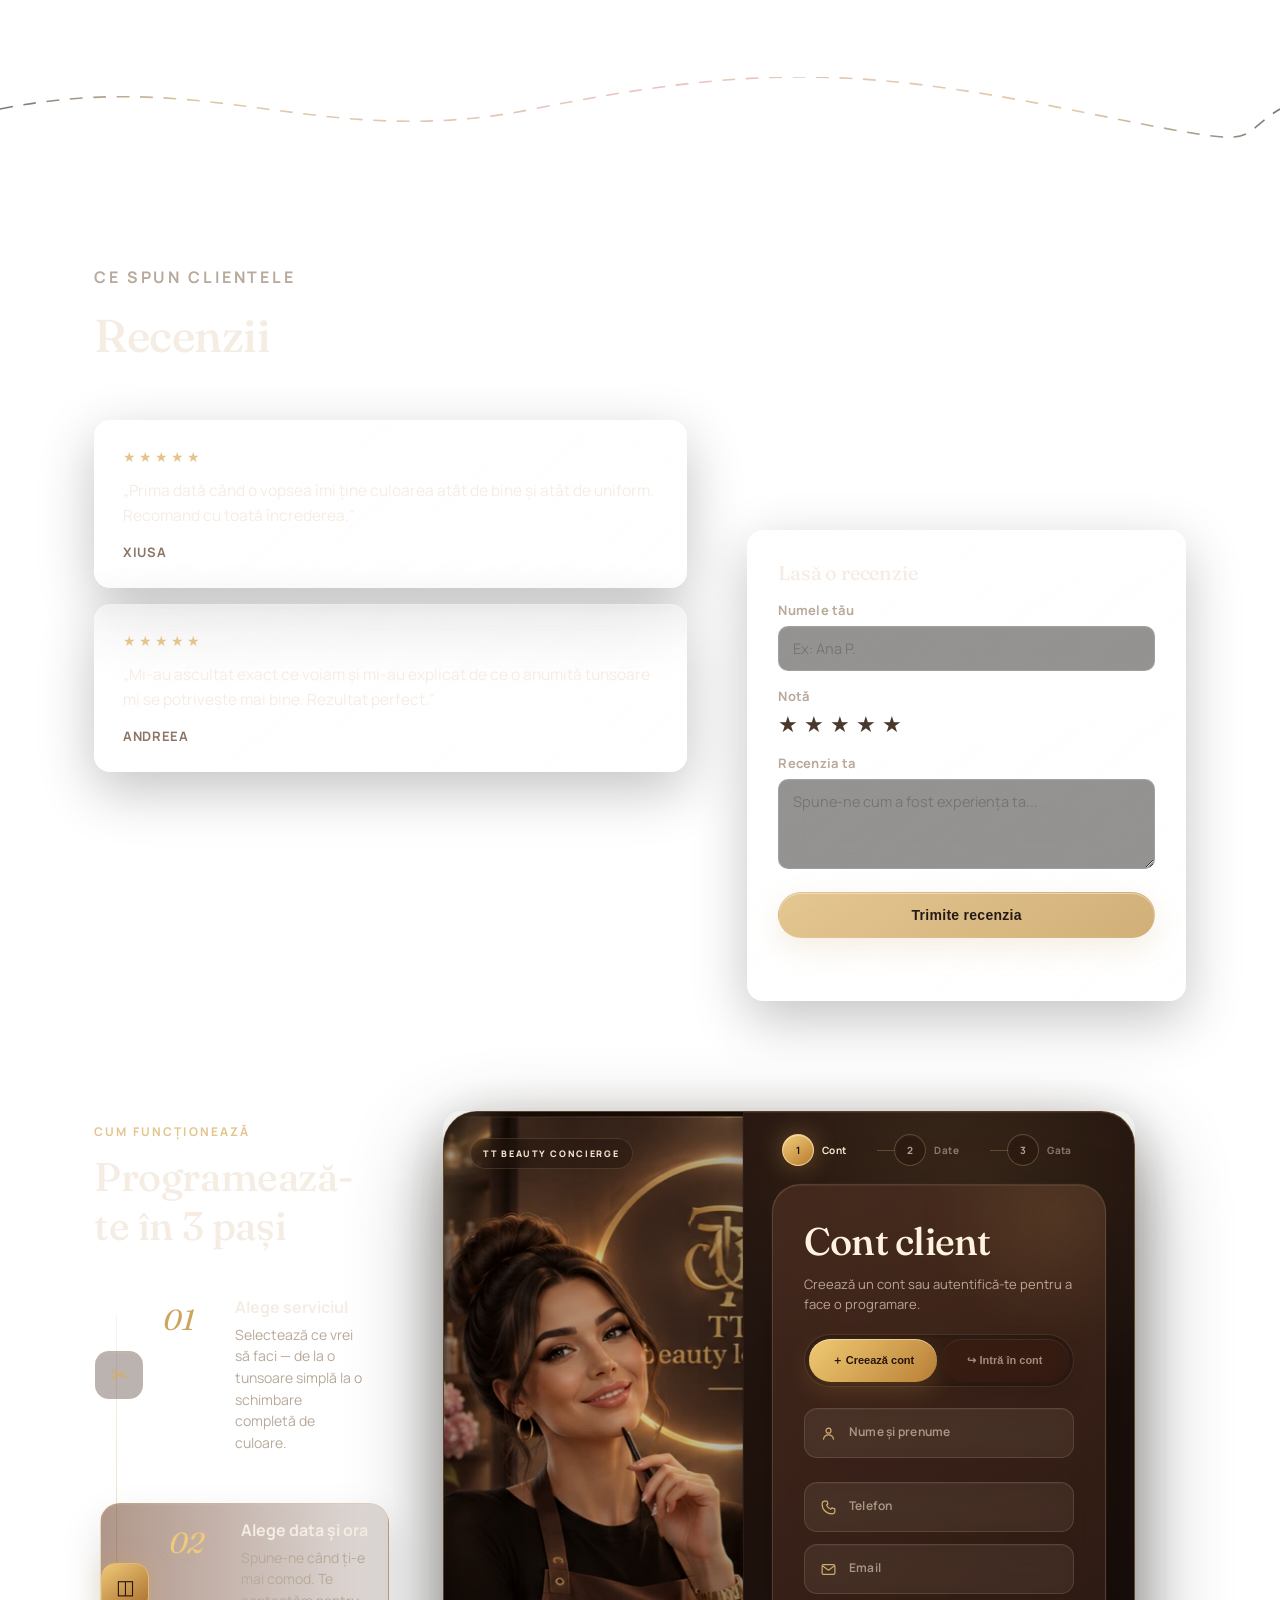
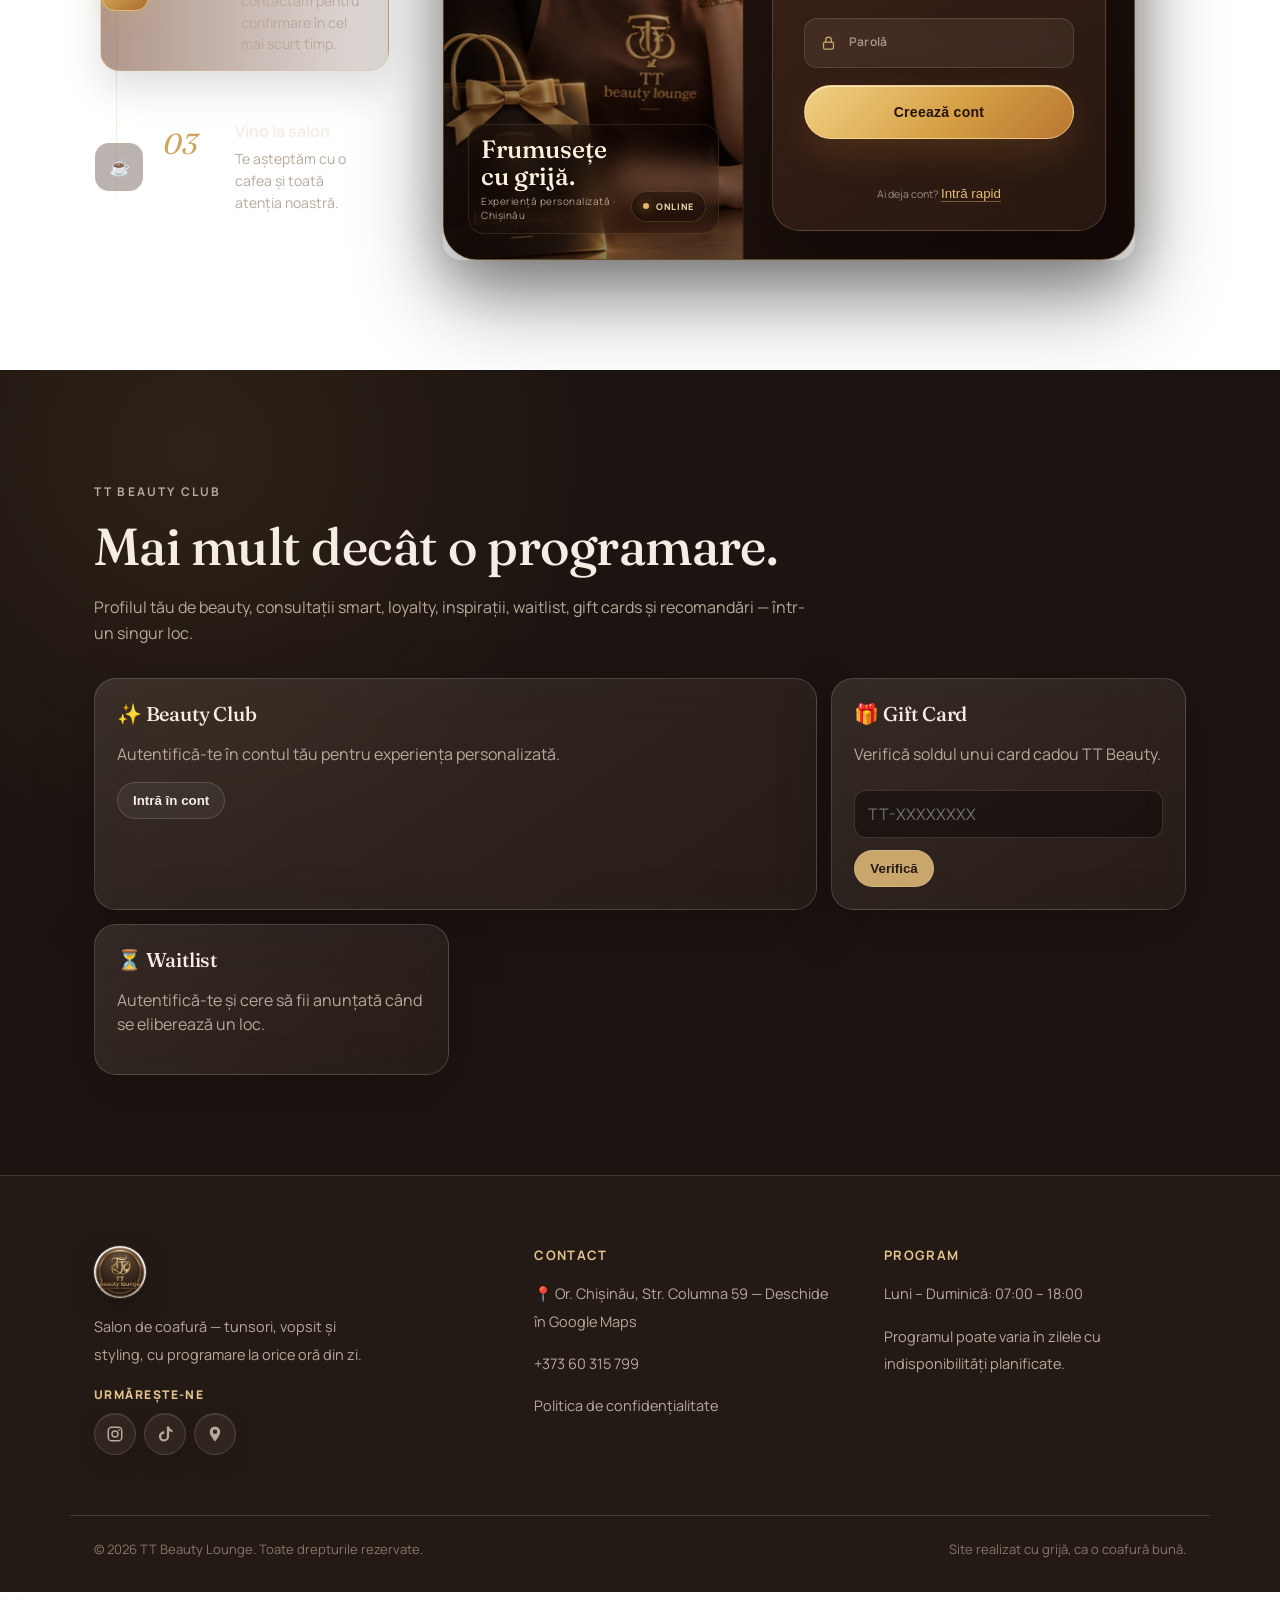
==== commit b9e8657b: "Update salon public hours to daily 07-18" ====
--- a/index.html
+++ b/index.html
@@ -68,15 +68,9 @@
       "openingHoursSpecification": [
         {
           "@type": "OpeningHoursSpecification",
-          "dayOfWeek": ["Monday","Tuesday","Wednesday","Thursday","Friday"],
-          "opens": "08:00",
+          "dayOfWeek": ["Monday","Tuesday","Wednesday","Thursday","Friday","Saturday","Sunday"],
+          "opens": "07:00",
           "closes": "18:00"
-        },
-        {
-          "@type": "OpeningHoursSpecification",
-          "dayOfWeek": "Saturday",
-          "opens": "08:00",
-          "closes": "16:00"
         }
       ],
       "sameAs": [
@@ -511,9 +505,8 @@
     </div>
     <div>
       <h4>Program</h4>
-      <p>Luni – Vineri: 08:00 – 18:00</p>
-      <p>Sâmbătă: 08:00 – 16:00</p>
-      <p>Duminică: Zi liberă</p>
+      <p>Luni – Duminică: 07:00 – 18:00</p>
+      <p>Programul poate varia în zilele cu indisponibilități planificate.</p>
     </div>
   </div>
   <div class="wrap footer-bottom">
